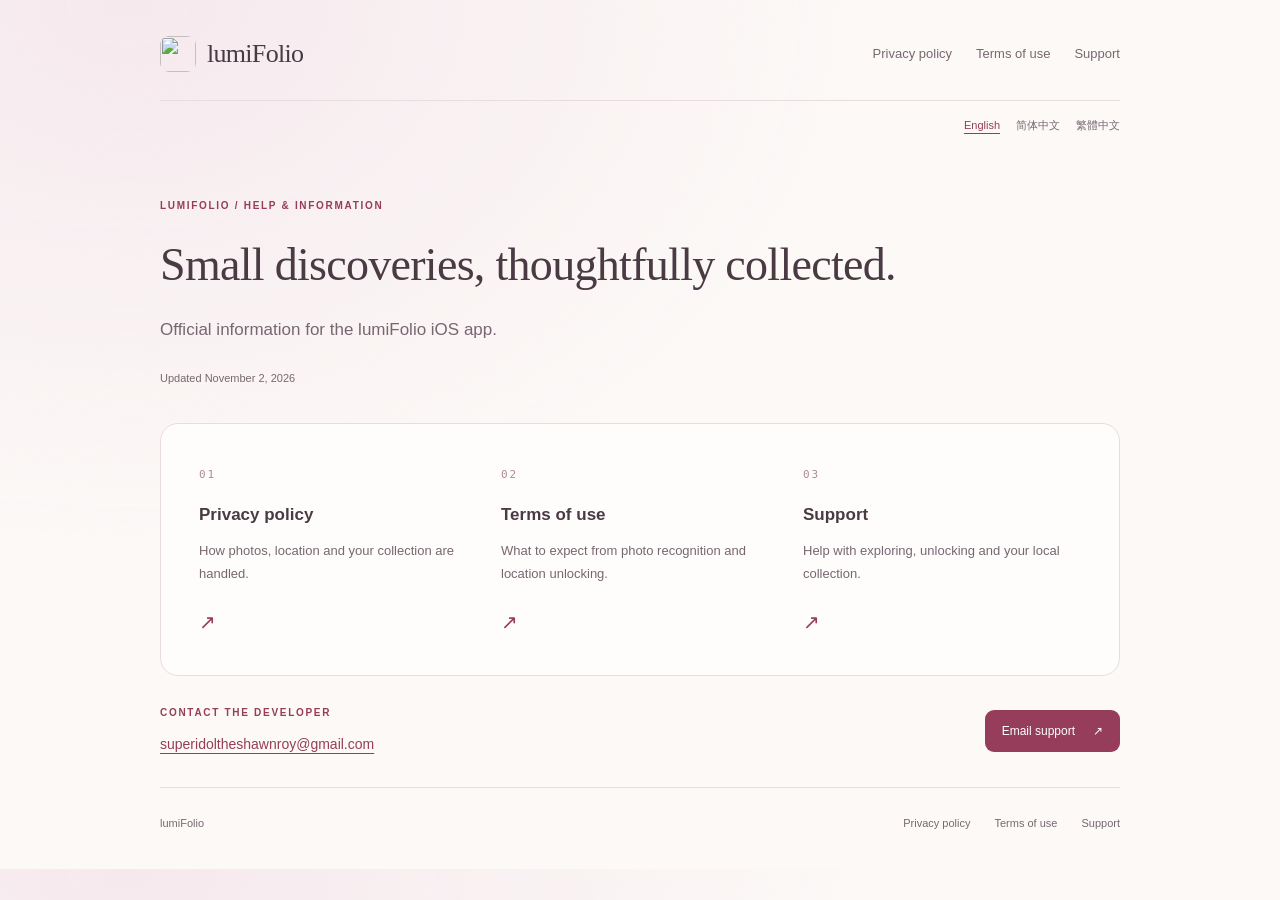
==== index.html @ ff323363 "Publish lumiFolio privacy, terms and support pages" ====
<!doctype html>
<html lang="en"><head><meta charset="utf-8"><meta name="viewport" content="width=device-width,initial-scale=1"><meta name="description" content="Official information for the lumiFolio iOS app."><title>Help &amp; information · lumiFolio</title><link rel="canonical" href="https://superidoltheshawnroy.github.io/lumifolio-support/index.html"><link rel="icon" href="assets/icon.png"><link rel="stylesheet" href="style.css"></head>
<body><a class="skip" href="#content">Help &amp; information</a><div class="page"><header><a class="brand" href="index.html"><img src="assets/icon.png" width="36" height="36" alt="">lumiFolio</a><nav aria-label="Information"><a href="privacy.html">Privacy policy</a><a href="terms.html">Terms of use</a><a href="support.html">Support</a></nav></header><div class="languages"><a href="index.html" lang="en" aria-current="true">English</a><a href="zh-Hans/index.html" lang="zh-Hans">简体中文</a><a href="zh-Hant/index.html" lang="zh-Hant">繁體中文</a></div><main id="content"><div class="title-block"><span class="eyebrow">lumiFolio / Help &amp; information</span><h1>Small discoveries, thoughtfully collected.</h1><p class="lead">Official information for the lumiFolio iOS app.</p><p class="date">Updated November 2, 2026</p></div><div class="document"><div class="routes"><a href="privacy.html"><span class="route-number">01</span><h2>Privacy policy</h2><p>How photos, location and your collection are handled.</p><span aria-hidden="true">↗</span></a><a href="terms.html"><span class="route-number">02</span><h2>Terms of use</h2><p>What to expect from photo recognition and location unlocking.</p><span aria-hidden="true">↗</span></a><a href="support.html"><span class="route-number">03</span><h2>Support</h2><p>Help with exploring, unlocking and your local collection.</p><span aria-hidden="true">↗</span></a></div></div><aside class="contact"><div><span class="eyebrow">Contact the developer</span><a class="email" href="mailto:superidoltheshawnroy@gmail.com?subject=lumiFolio%20support">superidoltheshawnroy@gmail.com</a></div><a class="email-button" href="mailto:superidoltheshawnroy@gmail.com?subject=lumiFolio%20support">Email support <span aria-hidden="true">↗</span></a></aside></main><footer><span>lumiFolio</span><div><a href="privacy.html">Privacy policy</a><a href="terms.html">Terms of use</a><a href="support.html">Support</a></div></footer></div></body></html>
---- style.css ----
:root{color-scheme:light;--paper:#fcf9f7;--card:#fffdfc;--ink:#493a43;--muted:#776771;--line:#e9dce1;--accent:#953d5a;--soft:#f3e6eb}*{box-sizing:border-box}html{scroll-behavior:smooth}body{margin:0;background:radial-gradient(ellipse at 10% 0%,#f6e9ee,transparent 45%),var(--paper);color:var(--ink);font-family:-apple-system,BlinkMacSystemFont,"Segoe UI","PingFang SC","Microsoft YaHei",sans-serif;font-size:16px;line-height:1.85;-webkit-font-smoothing:antialiased}a{color:var(--accent);text-underline-offset:4px}a:focus-visible,summary:focus-visible{outline:2px solid var(--accent);outline-offset:5px;border-radius:4px}.page{max-width:1040px;margin:auto;padding:0 40px}.skip{position:absolute;top:-80px;left:20px;background:var(--card);padding:10px 20px;z-index:5}.skip:focus{top:10px}header{display:flex;align-items:center;justify-content:space-between;gap:28px;padding:30px 0 22px;border-bottom:1px solid var(--line)}.brand{display:flex;align-items:center;gap:11px;text-decoration:none;font-family:Georgia,"Songti SC",serif;font-size:26px;font-weight:500;letter-spacing:-.7px;color:var(--ink)}.brand img{border-radius:9px}nav,footer>div{display:flex;gap:24px;flex-wrap:wrap}nav a,footer a{text-decoration:none;font-size:13px;color:var(--muted)}nav a[aria-current=page],footer a[aria-current=page]{color:var(--accent)}.languages{display:flex;justify-content:flex-end;gap:16px;padding-top:14px}.languages a{font-size:11px;text-decoration:none;color:var(--muted)}.languages a[aria-current=true]{color:var(--accent);text-decoration:underline}.title-block{padding:54px 0 35px}.eyebrow{text-transform:uppercase;letter-spacing:1.7px;font-size:10px;color:var(--accent);font-weight:600}h1{font-family:Georgia,"Songti SC","Noto Serif CJK SC",serif;font-size:clamp(30px,4.6vw,46px);line-height:1.35;font-weight:500;letter-spacing:-.7px;max-width:780px;margin:15px 0}p{margin:0 0 18px}.lead{font-size:17px;color:var(--muted);margin-top:18px;max-width:670px}.date{font-size:11px;color:var(--muted);margin:22px 0 0}.document{background:var(--card);border:1px solid var(--line);border-radius:18px;padding:34px 38px;max-width:960px}.document section+section{margin-top:30px}.document h2{font-size:18px;line-height:1.5;font-weight:600;margin:0 0 13px;display:flex;gap:14px;align-items:baseline}.document p{font-size:14px;line-height:1.95;white-space:pre-line}.number{font-size:10px;font-family:ui-monospace,monospace;color:#ae8a9a;letter-spacing:1px;flex:none}.summary{padding-bottom:22px;border-bottom:1px solid var(--line);font-weight:500}.document p:last-child{margin-bottom:0}.small-note{color:var(--muted);font-size:12px!important;line-height:1.9!important;margin-top:27px}.contact{padding:28px 0;display:flex;justify-content:space-between;gap:20px;align-items:center;border-bottom:1px solid var(--line)}.contact .eyebrow{display:block;margin-bottom:7px;font-size:10px}.email{font-size:14px;overflow-wrap:anywhere}.email-button{background:var(--accent);color:white;text-decoration:none;padding:10px 17px;font-size:12px;border-radius:9px;white-space:nowrap;display:flex;gap:18px;align-items:center}.email-button:hover{background:#7d3049}footer{display:flex;justify-content:space-between;padding:25px 0 36px;gap:25px;color:var(--muted);font-size:11px}footer a{font-size:11px}.routes{display:grid;grid-template-columns:repeat(3,minmax(0,1fr));gap:24px}.routes>a{position:relative;text-decoration:none;color:var(--ink);padding-right:12px}.routes h2{margin:14px 0 12px;font-size:17px}.routes p{font-size:13px;color:var(--muted);line-height:1.8}.routes>a>span:last-child{color:var(--accent);font-size:20px}.route-number{font:11px ui-monospace,monospace;color:#ae8a9a;letter-spacing:2px}details{border-top:1px solid var(--line);padding:17px 0}details:last-of-type{border-bottom:1px solid var(--line)}summary{cursor:pointer;font-size:14px;font-weight:500}details p{padding:12px 0 0;color:var(--muted);margin:0}@media(max-width:650px){.page{padding:0 22px}header{align-items:flex-start;padding-top:24px;gap:17px;flex-direction:column}.brand{font-size:25px}nav{gap:20px}nav a{font-size:12px}.languages{gap:14px}.title-block{padding:36px 0 26px}.lead{font-size:15px}.document{padding:25px 22px;border-radius:14px}.document h2{font-size:16px;gap:10px}.document p{font-size:14px}.contact{align-items:flex-start;flex-direction:column;padding:25px 0}.email{font-size:13px}footer{flex-direction:column;gap:12px}.routes{grid-template-columns:1fr;gap:24px}.routes>a+a{border-top:1px solid var(--line);padding-top:22px}.routes h2{margin-top:7px}.title-block h1{font-size:32px}}
@media(prefers-reduced-motion:reduce){html{scroll-behavior:auto}}
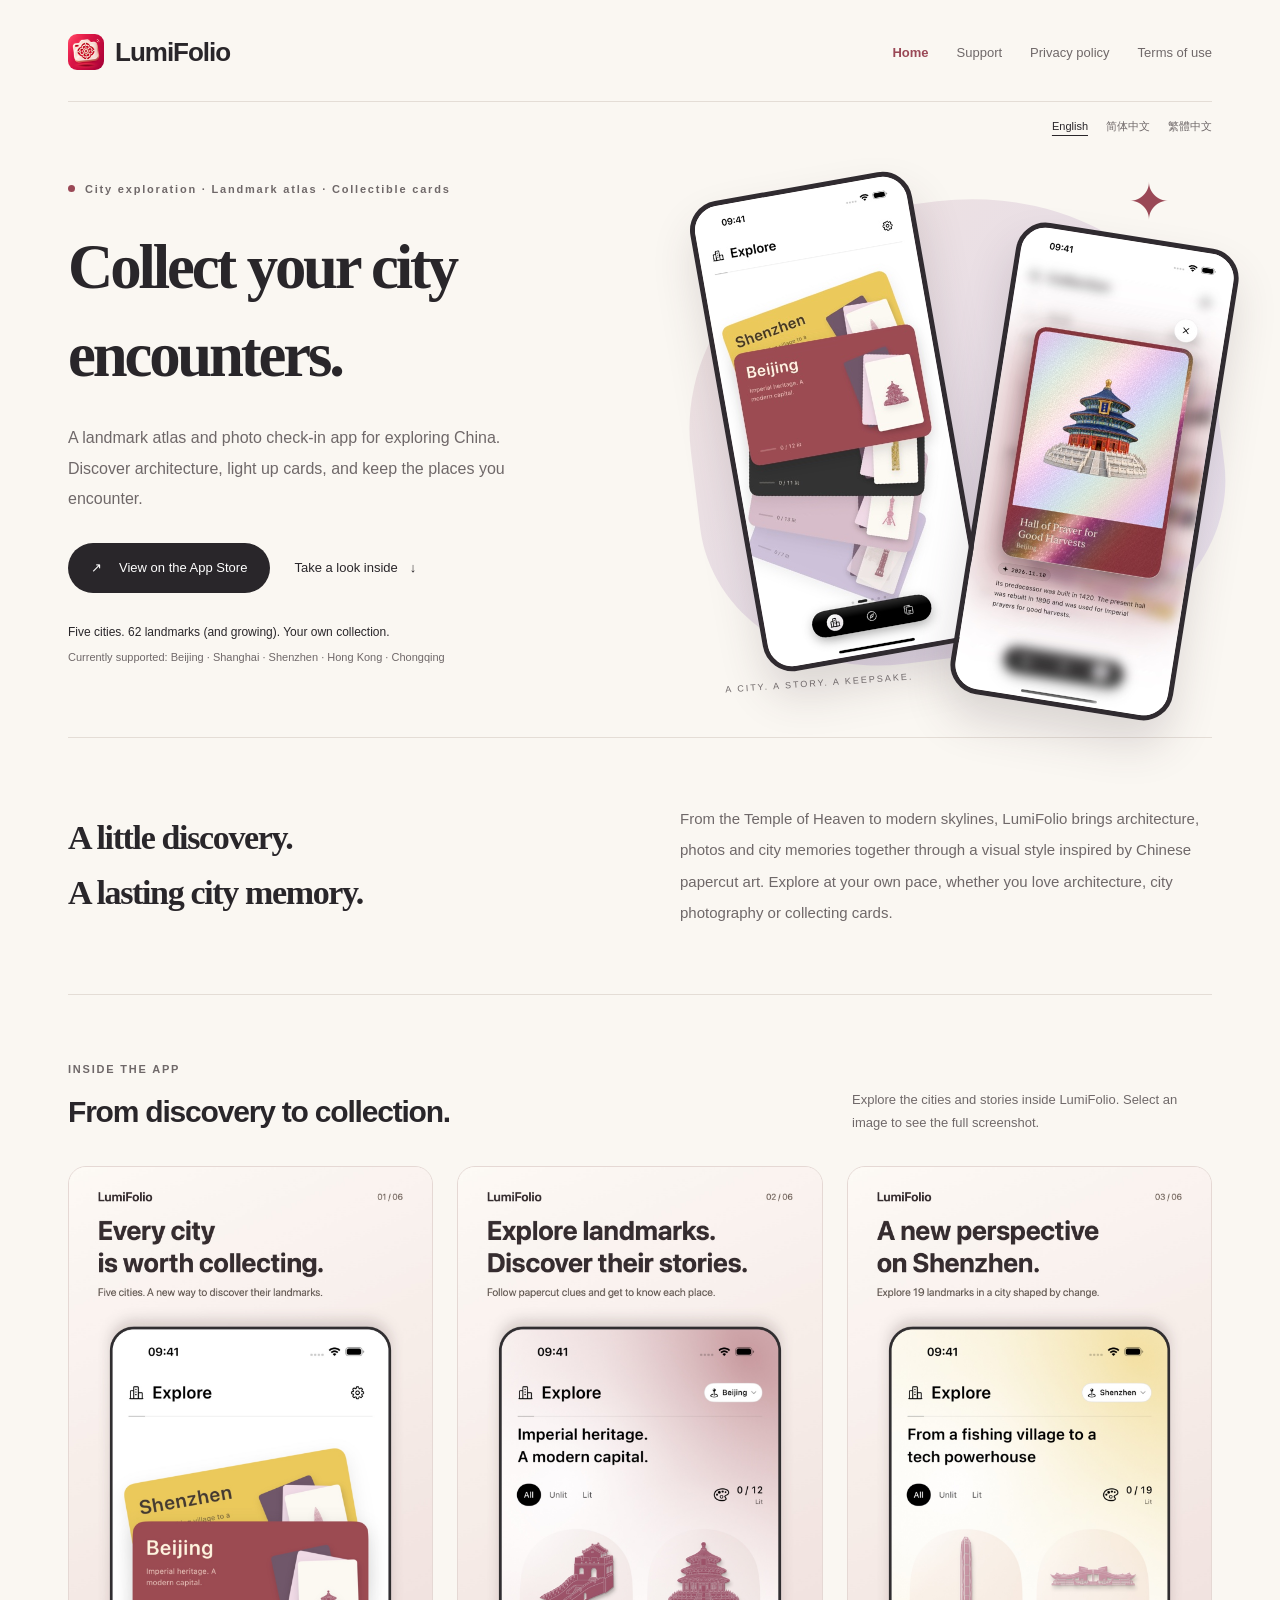
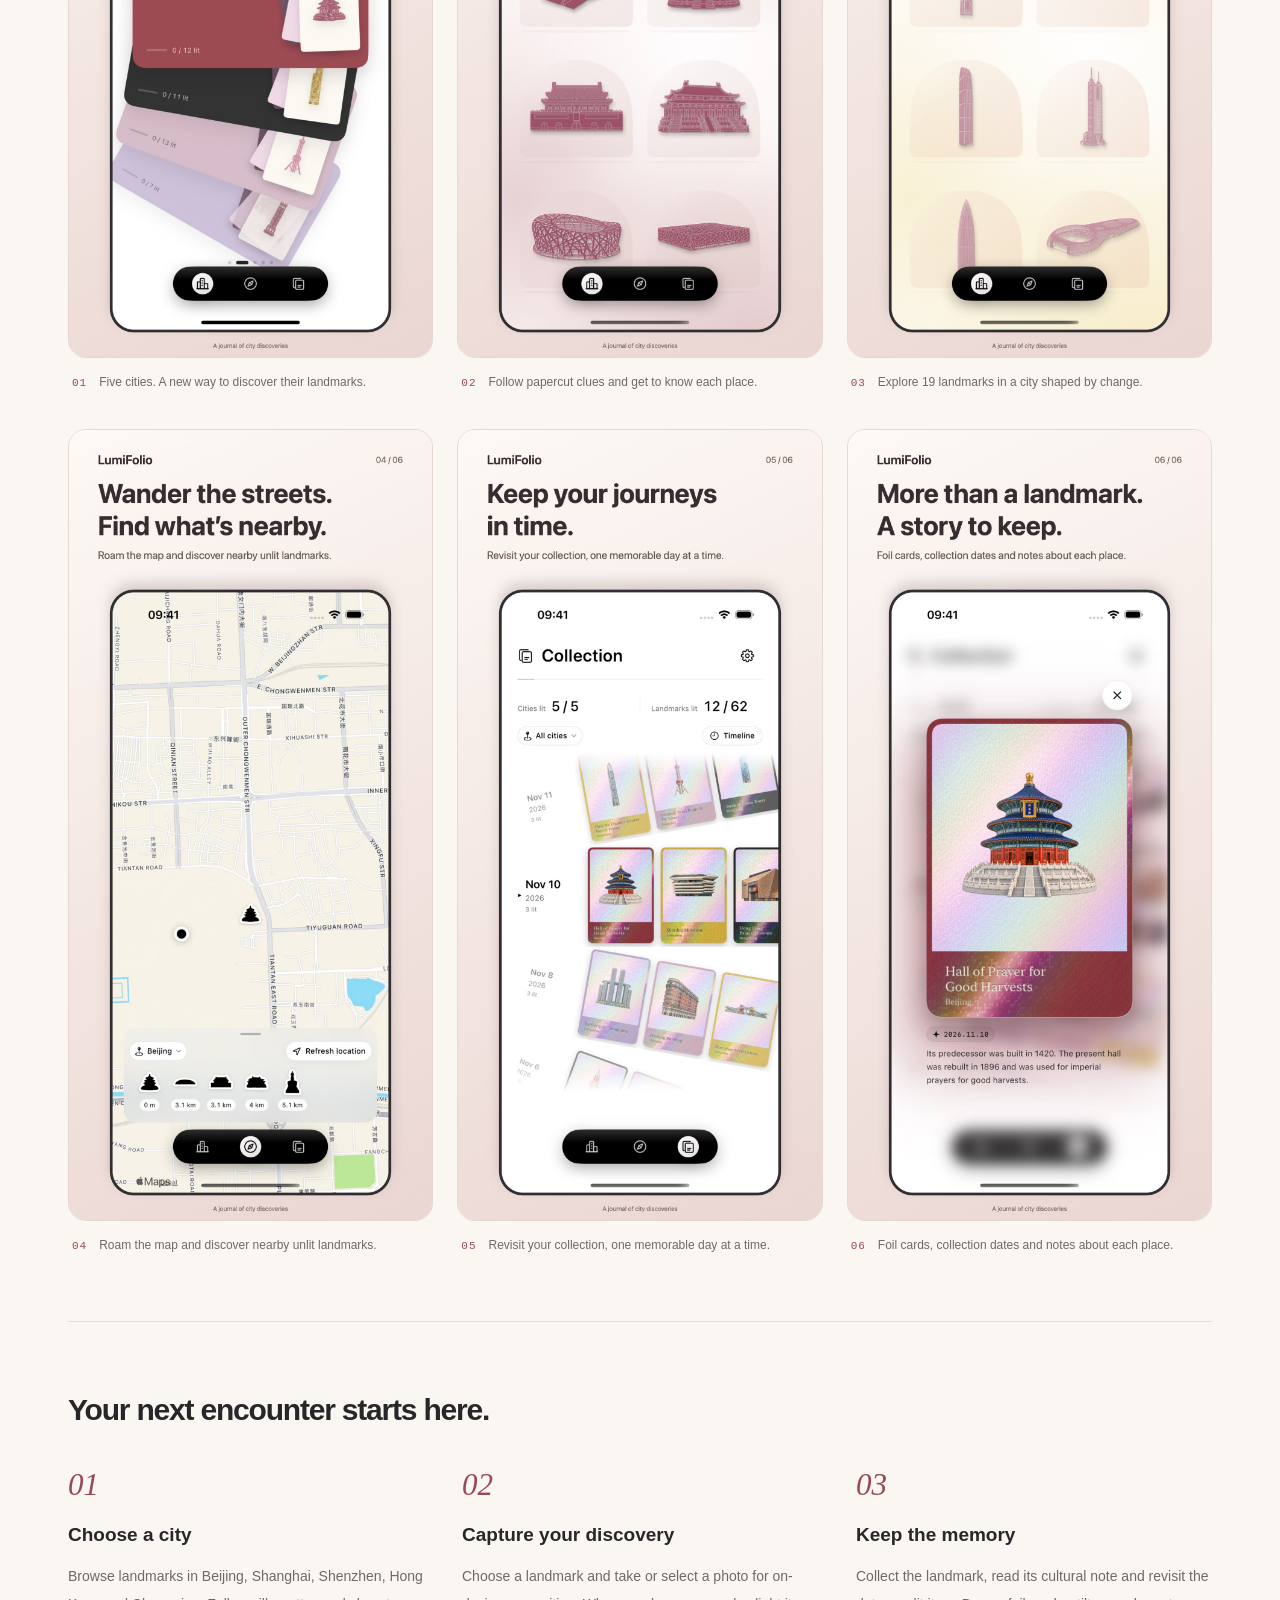
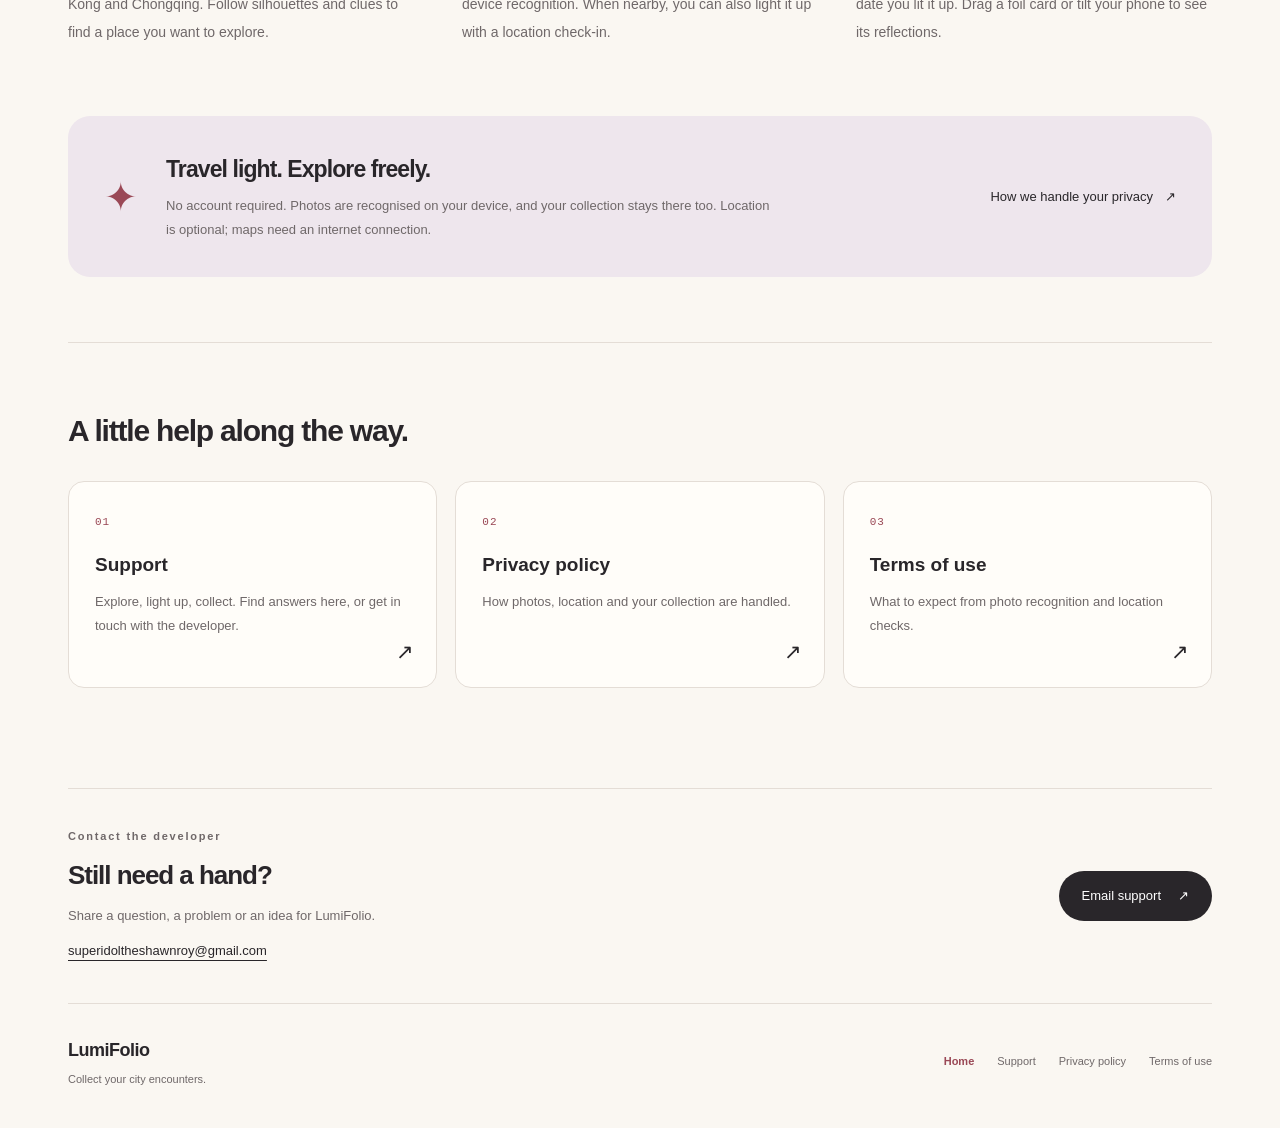
==== commit bc92fb86: "Refresh LumiFolio website with app screenshots and product introduction" ====
--- a/index.html
+++ b/index.html
@@ -1,3 +1,3 @@
 <!doctype html>
-<html lang="en"><head><meta charset="utf-8"><meta name="viewport" content="width=device-width,initial-scale=1"><meta name="description" content="Official information for the lumiFolio iOS app."><title>Help &amp; information · lumiFolio</title><link rel="canonical" href="https://superidoltheshawnroy.github.io/lumifolio-support/index.html"><link rel="icon" href="assets/icon.png"><link rel="stylesheet" href="style.css"></head>
-<body><a class="skip" href="#content">Help &amp; information</a><div class="page"><header><a class="brand" href="index.html"><img src="assets/icon.png" width="36" height="36" alt="">lumiFolio</a><nav aria-label="Information"><a href="privacy.html">Privacy policy</a><a href="terms.html">Terms of use</a><a href="support.html">Support</a></nav></header><div class="languages"><a href="index.html" lang="en" aria-current="true">English</a><a href="zh-Hans/index.html" lang="zh-Hans">简体中文</a><a href="zh-Hant/index.html" lang="zh-Hant">繁體中文</a></div><main id="content"><div class="title-block"><span class="eyebrow">lumiFolio / Help &amp; information</span><h1>Small discoveries, thoughtfully collected.</h1><p class="lead">Official information for the lumiFolio iOS app.</p><p class="date">Updated November 2, 2026</p></div><div class="document"><div class="routes"><a href="privacy.html"><span class="route-number">01</span><h2>Privacy policy</h2><p>How photos, location and your collection are handled.</p><span aria-hidden="true">↗</span></a><a href="terms.html"><span class="route-number">02</span><h2>Terms of use</h2><p>What to expect from photo recognition and location unlocking.</p><span aria-hidden="true">↗</span></a><a href="support.html"><span class="route-number">03</span><h2>Support</h2><p>Help with exploring, unlocking and your local collection.</p><span aria-hidden="true">↗</span></a></div></div><aside class="contact"><div><span class="eyebrow">Contact the developer</span><a class="email" href="mailto:superidoltheshawnroy@gmail.com?subject=lumiFolio%20support">superidoltheshawnroy@gmail.com</a></div><a class="email-button" href="mailto:superidoltheshawnroy@gmail.com?subject=lumiFolio%20support">Email support <span aria-hidden="true">↗</span></a></aside></main><footer><span>lumiFolio</span><div><a href="privacy.html">Privacy policy</a><a href="terms.html">Terms of use</a><a href="support.html">Support</a></div></footer></div></body></html>+<html lang="en"><head><meta charset="utf-8"><meta name="viewport" content="width=device-width,initial-scale=1"><meta name="description" content="A landmark atlas and photo check-in app for exploring China. Discover architecture, light up cards, and keep the places you encounter."><meta name="theme-color" content="#faf7f2"><title>Collect your city encounters. · LumiFolio</title><link rel="canonical" href="https://superidoltheshawnroy.github.io/lumifolio-support/index.html"><link rel="alternate" hreflang="en" href="https://superidoltheshawnroy.github.io/lumifolio-support/index.html"><link rel="alternate" hreflang="zh-Hans" href="https://superidoltheshawnroy.github.io/lumifolio-support/zh-Hans/index.html"><link rel="alternate" hreflang="zh-Hant" href="https://superidoltheshawnroy.github.io/lumifolio-support/zh-Hant/index.html"><meta property="og:title" content="Collect your city encounters. · LumiFolio"><meta property="og:description" content="A landmark atlas and photo check-in app for exploring China. Discover architecture, light up cards, and keep the places you encounter."><meta property="og:type" content="website"><meta property="og:url" content="https://superidoltheshawnroy.github.io/lumifolio-support/index.html"><link rel="icon" href="assets/icon.png"><link rel="stylesheet" href="style.css"></head>
+<body class="page-home"><a class="skip" href="#content">Home</a><div class="page"><header><a class="brand" href="index.html"><img src="assets/icon.png" width="36" height="36" alt="">LumiFolio</a><nav aria-label="Information"><a href="index.html" aria-current="page">Home</a><a href="support.html">Support</a><a href="privacy.html">Privacy policy</a><a href="terms.html">Terms of use</a></nav></header><div class="languages"><a href="index.html" lang="en" hreflang="en" aria-current="true">English</a><a href="zh-Hans/index.html" lang="zh-Hans" hreflang="zh-Hans">简体中文</a><a href="zh-Hant/index.html" lang="zh-Hant" hreflang="zh-Hant">繁體中文</a></div><main id="content"><div class="title-block"><div class="title-copy"><span class="eyebrow"><i class="status-dot" aria-hidden="true"></i>City exploration · Landmark atlas · Collectible cards</span><h1><span>Collect your city</span><span>encounters.</span></h1><p class="lead">A landmark atlas and photo check-in app for exploring China. Discover architecture, light up cards, and keep the places you encounter.</p><div class="hero-actions"><a class="app-store" href="https://apps.apple.com/app/id6829957036"><span aria-hidden="true">↗</span>View on the App Store</a><a class="text-link" href="#inside">Take a look inside <span aria-hidden="true">↓</span></a></div><p class="hero-meta">Five cities. 62 landmarks (and growing). Your own collection.</p><p class="hero-cities">Currently supported: Beijing · Shanghai · Shenzhen · Hong Kong · Chongqing</p></div><div class="hero-art" role="img" aria-label="App screens showing city exploration and a landmark foil card"><span class="art-orbit" aria-hidden="true"></span><span class="art-star" aria-hidden="true">✦</span><img class="device device-explore" src="assets/screenshots/en/01-explore-screen.jpg" width="368" height="800" alt="" fetchpriority="high"><img class="device device-flash" src="assets/screenshots/en/06-flash-screen.jpg" width="368" height="800" alt=""><span class="art-note" aria-hidden="true">A CITY. A STORY. A KEEPSAKE.</span></div></div><div class="home-content"><section class="position section"><h2>A little discovery.<br>A lasting city memory.</h2><p>From the Temple of Heaven to modern skylines, LumiFolio brings architecture, photos and city memories together through a visual style inspired by Chinese papercut art. Explore at your own pace, whether you love architecture, city photography or collecting cards.</p></section><section class="showcase section" id="inside"><div class="section-heading"><div><span class="eyebrow">INSIDE THE APP</span><h2>From discovery to collection.</h2></div><p>Explore the cities and stories inside LumiFolio. Select an image to see the full screenshot.</p></div><div class="screenshot-grid"><figure><a class="poster-link" href="assets/screenshots/en/01-explore.jpg"><img src="assets/screenshots/en/01-explore.jpg" width="1206" height="2622" loading="lazy" decoding="async" alt="Every city is worth collecting. — Five cities. A new way to discover their landmarks."></a><figcaption><span class="number">01</span><span>Five cities. A new way to discover their landmarks.</span></figcaption></figure><figure><a class="poster-link" href="assets/screenshots/en/02-city.jpg"><img src="assets/screenshots/en/02-city.jpg" width="1206" height="2622" loading="lazy" decoding="async" alt="Explore landmarks. Discover their stories. — Follow papercut clues and get to know each place."></a><figcaption><span class="number">02</span><span>Follow papercut clues and get to know each place.</span></figcaption></figure><figure><a class="poster-link" href="assets/screenshots/en/03-shenzhen.jpg"><img src="assets/screenshots/en/03-shenzhen.jpg" width="1206" height="2622" loading="lazy" decoding="async" alt="A new perspective on Shenzhen. — Explore 19 landmarks in a city shaped by change."></a><figcaption><span class="number">03</span><span>Explore 19 landmarks in a city shaped by change.</span></figcaption></figure><figure><a class="poster-link" href="assets/screenshots/en/04-roam.jpg"><img src="assets/screenshots/en/04-roam.jpg" width="1206" height="2622" loading="lazy" decoding="async" alt="Wander the streets. Find what’s nearby. — Roam the map and discover nearby unlit landmarks."></a><figcaption><span class="number">04</span><span>Roam the map and discover nearby unlit landmarks.</span></figcaption></figure><figure><a class="poster-link" href="assets/screenshots/en/05-timeline-multicity.jpg"><img src="assets/screenshots/en/05-timeline-multicity.jpg" width="1206" height="2622" loading="lazy" decoding="async" alt="Keep your journeys in time. — Revisit your collection, one memorable day at a time."></a><figcaption><span class="number">05</span><span>Revisit your collection, one memorable day at a time.</span></figcaption></figure><figure><a class="poster-link" href="assets/screenshots/en/06-flash.jpg"><img src="assets/screenshots/en/06-flash.jpg" width="1206" height="2622" loading="lazy" decoding="async" alt="More than a landmark. A story to keep. — Foil cards, collection dates and notes about each place."></a><figcaption><span class="number">06</span><span>Foil cards, collection dates and notes about each place.</span></figcaption></figure></div></section><section class="how-it-works section"><h2>Your next encounter starts here.</h2><ol class="steps"><li><span class="step-number">01</span><h3>Choose a city</h3><p>Browse landmarks in Beijing, Shanghai, Shenzhen, Hong Kong and Chongqing. Follow silhouettes and clues to find a place you want to explore.</p></li><li><span class="step-number">02</span><h3>Capture your discovery</h3><p>Choose a landmark and take or select a photo for on-device recognition. When nearby, you can also light it up with a location check-in.</p></li><li><span class="step-number">03</span><h3>Keep the memory</h3><p>Collect the landmark, read its cultural note and revisit the date you lit it up. Drag a foil card or tilt your phone to see its reflections.</p></li></ol></section><aside class="privacy-banner"><span class="privacy-mark" aria-hidden="true">✦</span><div><h2>Travel light. Explore freely.</h2><p>No account required. Photos are recognised on your device, and your collection stays there too. Location is optional; maps need an internet connection.</p></div><a class="text-link" href="privacy.html">How we handle your privacy <span aria-hidden="true">↗</span></a></aside><section class="resources section"><h2>A little help along the way.</h2><div class="routes"><a href="support.html"><span class="route-number">01</span><h3>Support</h3><p>Explore, light up, collect. Find answers here, or get in touch with the developer.</p><span class="route-arrow" aria-hidden="true">↗</span></a><a href="privacy.html"><span class="route-number">02</span><h3>Privacy policy</h3><p>How photos, location and your collection are handled.</p><span class="route-arrow" aria-hidden="true">↗</span></a><a href="terms.html"><span class="route-number">03</span><h3>Terms of use</h3><p>What to expect from photo recognition and location checks.</p><span class="route-arrow" aria-hidden="true">↗</span></a></div></section></div><aside class="contact"><div><span class="eyebrow">Contact the developer</span><h2>Still need a hand?</h2><p>Share a question, a problem or an idea for LumiFolio.</p><a class="email" href="mailto:superidoltheshawnroy@gmail.com?subject=LumiFolio%20support">superidoltheshawnroy@gmail.com</a></div><a class="email-button" href="mailto:superidoltheshawnroy@gmail.com?subject=LumiFolio%20support">Email support <span aria-hidden="true">↗</span></a></aside></main><footer><div><a class="footer-brand" href="index.html">LumiFolio</a><p>Collect your city encounters.</p></div><div class="footer-links"><a href="index.html" aria-current="page">Home</a><a href="support.html">Support</a><a href="privacy.html">Privacy policy</a><a href="terms.html">Terms of use</a></div></footer></div></body></html>
--- a/style.css
+++ b/style.css
@@ -1,2 +1,12 @@
-:root{color-scheme:light;--paper:#fcf9f7;--card:#fffdfc;--ink:#493a43;--muted:#776771;--line:#e9dce1;--accent:#953d5a;--soft:#f3e6eb}*{box-sizing:border-box}html{scroll-behavior:smooth}body{margin:0;background:radial-gradient(ellipse at 10% 0%,#f6e9ee,transparent 45%),var(--paper);color:var(--ink);font-family:-apple-system,BlinkMacSystemFont,"Segoe UI","PingFang SC","Microsoft YaHei",sans-serif;font-size:16px;line-height:1.85;-webkit-font-smoothing:antialiased}a{color:var(--accent);text-underline-offset:4px}a:focus-visible,summary:focus-visible{outline:2px solid var(--accent);outline-offset:5px;border-radius:4px}.page{max-width:1040px;margin:auto;padding:0 40px}.skip{position:absolute;top:-80px;left:20px;background:var(--card);padding:10px 20px;z-index:5}.skip:focus{top:10px}header{display:flex;align-items:center;justify-content:space-between;gap:28px;padding:30px 0 22px;border-bottom:1px solid var(--line)}.brand{display:flex;align-items:center;gap:11px;text-decoration:none;font-family:Georgia,"Songti SC",serif;font-size:26px;font-weight:500;letter-spacing:-.7px;color:var(--ink)}.brand img{border-radius:9px}nav,footer>div{display:flex;gap:24px;flex-wrap:wrap}nav a,footer a{text-decoration:none;font-size:13px;color:var(--muted)}nav a[aria-current=page],footer a[aria-current=page]{color:var(--accent)}.languages{display:flex;justify-content:flex-end;gap:16px;padding-top:14px}.languages a{font-size:11px;text-decoration:none;color:var(--muted)}.languages a[aria-current=true]{color:var(--accent);text-decoration:underline}.title-block{padding:54px 0 35px}.eyebrow{text-transform:uppercase;letter-spacing:1.7px;font-size:10px;color:var(--accent);font-weight:600}h1{font-family:Georgia,"Songti SC","Noto Serif CJK SC",serif;font-size:clamp(30px,4.6vw,46px);line-height:1.35;font-weight:500;letter-spacing:-.7px;max-width:780px;margin:15px 0}p{margin:0 0 18px}.lead{font-size:17px;color:var(--muted);margin-top:18px;max-width:670px}.date{font-size:11px;color:var(--muted);margin:22px 0 0}.document{background:var(--card);border:1px solid var(--line);border-radius:18px;padding:34px 38px;max-width:960px}.document section+section{margin-top:30px}.document h2{font-size:18px;line-height:1.5;font-weight:600;margin:0 0 13px;display:flex;gap:14px;align-items:baseline}.document p{font-size:14px;line-height:1.95;white-space:pre-line}.number{font-size:10px;font-family:ui-monospace,monospace;color:#ae8a9a;letter-spacing:1px;flex:none}.summary{padding-bottom:22px;border-bottom:1px solid var(--line);font-weight:500}.document p:last-child{margin-bottom:0}.small-note{color:var(--muted);font-size:12px!important;line-height:1.9!important;margin-top:27px}.contact{padding:28px 0;display:flex;justify-content:space-between;gap:20px;align-items:center;border-bottom:1px solid var(--line)}.contact .eyebrow{display:block;margin-bottom:7px;font-size:10px}.email{font-size:14px;overflow-wrap:anywhere}.email-button{background:var(--accent);color:white;text-decoration:none;padding:10px 17px;font-size:12px;border-radius:9px;white-space:nowrap;display:flex;gap:18px;align-items:center}.email-button:hover{background:#7d3049}footer{display:flex;justify-content:space-between;padding:25px 0 36px;gap:25px;color:var(--muted);font-size:11px}footer a{font-size:11px}.routes{display:grid;grid-template-columns:repeat(3,minmax(0,1fr));gap:24px}.routes>a{position:relative;text-decoration:none;color:var(--ink);padding-right:12px}.routes h2{margin:14px 0 12px;font-size:17px}.routes p{font-size:13px;color:var(--muted);line-height:1.8}.routes>a>span:last-child{color:var(--accent);font-size:20px}.route-number{font:11px ui-monospace,monospace;color:#ae8a9a;letter-spacing:2px}details{border-top:1px solid var(--line);padding:17px 0}details:last-of-type{border-bottom:1px solid var(--line)}summary{cursor:pointer;font-size:14px;font-weight:500}details p{padding:12px 0 0;color:var(--muted);margin:0}@media(max-width:650px){.page{padding:0 22px}header{align-items:flex-start;padding-top:24px;gap:17px;flex-direction:column}.brand{font-size:25px}nav{gap:20px}nav a{font-size:12px}.languages{gap:14px}.title-block{padding:36px 0 26px}.lead{font-size:15px}.document{padding:25px 22px;border-radius:14px}.document h2{font-size:16px;gap:10px}.document p{font-size:14px}.contact{align-items:flex-start;flex-direction:column;padding:25px 0}.email{font-size:13px}footer{flex-direction:column;gap:12px}.routes{grid-template-columns:1fr;gap:24px}.routes>a+a{border-top:1px solid var(--line);padding-top:22px}.routes h2{margin-top:7px}.title-block h1{font-size:32px}}
-@media(prefers-reduced-motion:reduce){html{scroll-behavior:auto}}
+:root{color-scheme:light;--paper:#faf7f2;--card:#fffdf9;--ink:#29262a;--muted:#6f6869;--line:#e4ddd6;--rose:#9a4856;--lilac:#d9cbdc;--serif:"Iowan Old Style","Songti SC","Noto Serif CJK SC",serif}
+*{box-sizing:border-box}html{scroll-behavior:smooth;scroll-padding-top:28px}body{margin:0;background:var(--paper);color:var(--ink);font-family:-apple-system,BlinkMacSystemFont,"Segoe UI","PingFang SC","Microsoft YaHei",sans-serif;font-size:16px;line-height:1.8;-webkit-font-smoothing:antialiased}a{color:inherit;text-underline-offset:5px}a:focus-visible,summary:focus-visible{outline:2px solid var(--rose);outline-offset:5px}img{max-width:100%;height:auto}p{margin:0 0 18px}h1,h2,h3{margin:0;font-weight:600}h1,h2{letter-spacing:-.04em}h2{font-size:30px;line-height:1.5}h3{font-size:19px;line-height:1.5}.page{max-width:1240px;margin:auto;padding:0 48px}.skip{position:absolute;top:-90px;left:20px;background:var(--card);padding:10px 20px;z-index:5}.skip:focus{top:10px}
+header{display:flex;align-items:center;justify-content:space-between;gap:28px;padding:29px 0 25px;border-bottom:1px solid var(--line)}.brand{display:flex;align-items:center;gap:11px;text-decoration:none;font-size:26px;font-weight:650;letter-spacing:-1px}.brand img{border-radius:9px}nav,.footer-links{display:flex;gap:28px;flex-wrap:wrap}nav a,.footer-links a{text-decoration:none;font-size:13px;color:var(--muted)}nav a[aria-current=page],.footer-links a[aria-current=page]{color:var(--rose);font-weight:600}nav a:hover,.footer-links a:hover{text-decoration:underline}.languages{display:flex;justify-content:flex-end;gap:18px;padding-top:15px}.languages a{font-size:11px;text-decoration:none;color:var(--muted)}.languages a[aria-current=true]{color:var(--ink);text-decoration:underline}.title-block{padding:54px 0 40px}.eyebrow{display:block;letter-spacing:1.8px;font-size:11px;color:var(--muted);font-weight:550}.status-dot{display:inline-block;width:7px;height:7px;border-radius:50%;background:var(--rose);margin-right:10px;vertical-align:1px}h1{font-family:var(--serif);font-size:clamp(36px,4.8vw,56px);line-height:1.3;margin:18px 0;max-width:850px}.lead{font-size:17px;color:var(--muted);margin-top:20px;max-width:660px;line-height:1.9}.date{font-size:11px;color:var(--muted);margin:22px 0 0}.title-copy{min-width:0}.text-link{display:inline-flex;align-items:center;gap:12px;font-size:13px;text-decoration:none}.text-link:hover{text-decoration:underline}.app-store,.email-button{display:inline-flex;align-items:center;justify-content:center;gap:17px;background:var(--ink);color:#fff;text-decoration:none;padding:13px 23px;font-size:13px;border-radius:30px;white-space:nowrap;transition:background .2s,transform .2s}.app-store:hover,.email-button:hover{background:var(--rose);transform:translateY(-2px)}
+.page-home .title-block{display:grid;grid-template-columns:1.1fr 1fr;align-items:center;gap:32px;padding:20px 0 45px;min-height:595px}.page-home h1{font-size:clamp(42px,4.9vw,64px);line-height:1.4;letter-spacing:-.05em;margin:24px 0}.page-home h1 span{display:block}.page-home .lead{font-size:16px;max-width:480px}.hero-actions{display:flex;align-items:center;flex-wrap:wrap;gap:24px;margin:29px 0}.hero-meta{font-size:12px;margin:0 0 5px;color:var(--ink)}.hero-cities{font-size:11px;color:var(--muted);margin:0}.hero-art{position:relative;height:535px;isolation:isolate}.art-orbit{position:absolute;inset:44px -6px 36px 8px;background:linear-gradient(140deg,#f0e3e0,#e5dce9 70%,#ebe4ed);border-radius:48% 48% 35% 35%;transform:rotate(-7deg);z-index:-1}.device{position:absolute;width:47%;max-width:225px;border:5px solid #302b30;border-radius:30px;box-shadow:0 25px 44px #4533422b}.device-explore{left:8%;top:26px;transform:rotate(-10deg)}.device-flash{right:1%;top:76px;transform:rotate(9deg)}.art-star{position:absolute;right:8%;top:0;font-size:50px;color:var(--rose)}.art-note{position:absolute;bottom:0;left:8%;font-size:9px;letter-spacing:2px;color:var(--muted);transform:rotate(-4deg)}
+.section{padding:65px 0;border-top:1px solid var(--line)}.position{display:grid;grid-template-columns:1fr 1fr;gap:80px;align-items:center}.position h2{font-family:var(--serif);font-size:34px;line-height:1.6}.position p{font-size:15px;color:var(--muted);margin:0;line-height:2.1}.section-heading{display:flex;justify-content:space-between;gap:40px;align-items:flex-end;margin-bottom:32px}.section-heading h2{margin-top:10px}.section-heading>p{font-size:13px;color:var(--muted);max-width:360px;margin:0}.screenshot-grid{display:grid;grid-template-columns:repeat(3,minmax(0,1fr));gap:35px 24px}figure{margin:0;min-width:0}.poster-link{display:block;border-radius:18px;overflow:hidden;border:1px solid #e5d8d4;background:#f0e3df;transition:transform .25s,box-shadow .25s}.poster-link:hover{transform:translateY(-5px);box-shadow:0 15px 30px #49334116}.poster-link img{display:block;width:100%}figcaption{display:flex;align-items:baseline;gap:12px;font-size:12px;color:var(--muted);line-height:1.8;padding:14px 4px 0}.number{font:11px ui-monospace,monospace;color:var(--rose);letter-spacing:1px;flex:none}.steps{list-style:none;padding:0;margin:35px 0 0;display:grid;grid-template-columns:repeat(3,minmax(0,1fr));gap:38px}.step-number{display:block;color:var(--rose);font:italic 31px var(--serif);margin-bottom:18px}.steps h3{margin-bottom:12px}.steps p{color:var(--muted);font-size:14px;line-height:2;margin:0}.privacy-banner{display:flex;align-items:center;gap:28px;padding:36px;background:#eee6ed;border-radius:22px;margin:5px 0 65px}.privacy-mark{font-size:40px;color:var(--rose);flex:none}.privacy-banner h2{font-size:23px}.privacy-banner p{font-size:13px;color:var(--muted);max-width:610px;margin:8px 0 0}.privacy-banner>.text-link{margin-left:auto;flex:none}.resources h2{margin-bottom:28px}.routes{display:grid;grid-template-columns:repeat(3,minmax(0,1fr));gap:18px}.routes>a{position:relative;text-decoration:none;padding:24px 26px 32px;border:1px solid var(--line);border-radius:16px;background:var(--card);min-width:0;transition:border-color .2s}.routes>a:hover{border-color:var(--rose)}.routes h3{margin:16px 0 10px}.routes p{font-size:13px;color:var(--muted);line-height:1.9;padding-bottom:16px;margin:0}.route-arrow{position:absolute;right:22px;bottom:16px;font-size:21px}.route-number{font:11px ui-monospace,monospace;color:var(--rose);letter-spacing:1px}
+.document{background:var(--card);border:1px solid var(--line);border-radius:22px;padding:36px 42px;max-width:1040px}.document section+section{margin-top:32px}.document h2{font-size:18px;line-height:1.6;letter-spacing:0;margin:0 0 13px;display:flex;gap:15px;align-items:baseline}.document p{font-size:14px;line-height:1.95;white-space:pre-line}.document p:last-child{margin-bottom:0}.summary{padding-bottom:24px;border-bottom:1px solid var(--line);font-weight:500}.small-note{color:var(--muted);font-size:12px!important;line-height:1.9!important;margin-top:28px}.support-layout{display:grid;grid-template-columns:255px minmax(0,1fr);gap:65px;padding-bottom:65px}.help-topics{display:flex;flex-direction:column;align-self:start;position:sticky;top:28px;background:#eee6ed;padding:8px 22px;border-radius:16px}.help-topics>a{display:flex;align-items:baseline;gap:12px;text-decoration:none;font-size:13px;padding:19px 0}.help-topics>a+ a{border-top:1px solid #d8cbd5}.help-topics>a>span:last-child{margin-left:auto}.help-topics>a:hover{color:var(--rose)}.faq-group{scroll-margin-top:28px}.faq-group+.faq-group{margin-top:45px}.faq-group h2{display:flex;align-items:baseline;gap:16px;font-size:22px;margin:0 0 20px}details{border-top:1px solid var(--line);padding:19px 0}details:last-of-type{border-bottom:1px solid var(--line)}summary{cursor:pointer;font-size:15px;font-weight:550;line-height:1.7;padding-right:15px}summary::marker{color:var(--rose)}details p{padding:15px 0 0;color:var(--muted);font-size:14px;line-height:1.95;margin:0}details[open] summary{color:var(--rose)}
+.contact{padding:38px 0;display:flex;justify-content:space-between;gap:40px;align-items:center;border-top:1px solid var(--line);border-bottom:1px solid var(--line);margin-top:35px}.contact .eyebrow{margin-bottom:9px}.contact h2{font-size:26px}.contact p{color:var(--muted);font-size:13px;max-width:650px;margin:9px 0}.email{font-size:13px;overflow-wrap:anywhere}.email-button{flex:none}footer{display:flex;justify-content:space-between;align-items:center;padding:30px 0 38px;gap:30px;color:var(--muted);font-size:11px}.footer-brand{font-size:18px;color:var(--ink);font-weight:600;text-decoration:none;letter-spacing:-.5px}footer p{margin:4px 0 0}.footer-links{gap:23px}.footer-links a{font-size:11px}
+@media(min-width:1400px){.page-home .title-block{min-height:620px}}
+@media(max-width:1000px){.page{padding:0 32px}.page-home .title-block{gap:18px;min-height:540px}.page-home h1{font-size:48px}.hero-art{height:465px}.device{border-radius:26px;width:46%}.device-explore{left:5%;top:35px}.device-flash{top:90px;right:0}.art-note{font-size:8px;bottom:4px;left:0}.hero-actions{gap:17px}.hero-actions .text-link{font-size:12px}.position{gap:40px}.position h2{font-size:29px}.privacy-banner{padding:28px;gap:20px;flex-wrap:wrap}.privacy-banner>.text-link{margin-left:60px}.support-layout{grid-template-columns:215px minmax(0,1fr);gap:35px}.help-topics{padding:6px 16px}.steps{gap:28px}nav{gap:20px}}
+@media(max-width:700px){.page{padding:0 22px}header{align-items:flex-start;padding:22px 0 18px;gap:18px;flex-direction:column}.brand{font-size:25px}nav{gap:23px}nav a{font-size:12px}.languages{gap:16px}.eyebrow{font-size:10px;letter-spacing:1.2px}.title-block{padding:38px 0 30px}h1{font-size:36px}.lead{font-size:15px}.page-home .title-block{display:flex;flex-direction:column;align-items:stretch;padding:37px 0 30px;gap:26px}.page-home h1{font-size:45px;line-height:1.45;margin:20px 0}.page-home .lead{font-size:15px;max-width:450px;margin-top:16px}.hero-actions{margin:25px 0 23px;gap:22px}.app-store{font-size:12px;padding:12px 20px}.hero-meta{font-size:11px}.hero-cities{font-size:10px}.hero-art{height:485px;width:100%;max-width:420px;align-self:center}.device{width:46%;border-width:4px;border-radius:26px}.device-explore{left:7%;top:24px}.device-flash{right:3%;top:78px}.art-orbit{inset:35px 7px 38px 9px}.art-note{left:10%;bottom:7px}.art-star{font-size:42px;right:10%;top:0}.section{padding:42px 0}h2{font-size:25px}.position{grid-template-columns:1fr;gap:22px}.position h2{font-size:29px}.position p{font-size:14px}.section-heading{display:block;margin-bottom:25px}.section-heading>p{max-width:400px;margin-top:14px;font-size:12px}.screenshot-grid{grid-template-columns:repeat(2,minmax(0,1fr));gap:25px 14px}.poster-link{border-radius:12px}figcaption{font-size:11px;gap:8px;padding-top:10px;display:block}figcaption .number{margin-right:7px;font-size:9px}.steps{grid-template-columns:1fr;gap:28px;margin-top:28px}.steps li{position:relative;padding-left:50px}.step-number{position:absolute;left:0;top:0;font-size:26px}.steps h3{font-size:18px;margin-bottom:7px}.steps p{font-size:13px}.privacy-banner{margin:0 0 42px;padding:26px 23px;border-radius:18px;gap:14px;align-items:flex-start}.privacy-mark{font-size:28px;line-height:1.2}.privacy-banner>div{flex:1}.privacy-banner h2{font-size:20px}.privacy-banner p{font-size:12px}.privacy-banner>.text-link{margin-left:42px;font-size:12px}.routes{grid-template-columns:1fr;gap:13px}.routes>a{padding:19px 23px 27px}.routes h3{font-size:18px;margin-top:10px}.routes p{padding-right:20px;padding-bottom:0}.resources h2{margin-bottom:23px}.document{padding:25px 23px;border-radius:18px}.document h2{font-size:16px;gap:10px}.document p{font-size:14px}.support-layout{grid-template-columns:1fr;gap:35px;padding-bottom:18px}.help-topics{position:static;padding:6px 20px}.help-topics>a{padding:15px 0}.faq-group h2{font-size:20px;margin-bottom:18px}summary{font-size:14px}details p{font-size:13px}.contact{align-items:flex-start;flex-direction:column;gap:23px;padding:29px 0;margin-top:24px}.contact h2{font-size:24px}.email{font-size:12px}footer{align-items:flex-start;flex-direction:column;gap:24px;padding-bottom:30px}.footer-links{gap:24px}}
+@media(max-width:380px){.page{padding:0 18px}.page-home h1{font-size:39px}.hero-art{height:435px}.device{border-radius:23px}.hero-actions{gap:14px}.hero-actions .text-link{font-size:11px}nav{gap:19px}}
+@media(prefers-reduced-motion:reduce){html{scroll-behavior:auto}*,*::before,*::after{transition:none!important}}
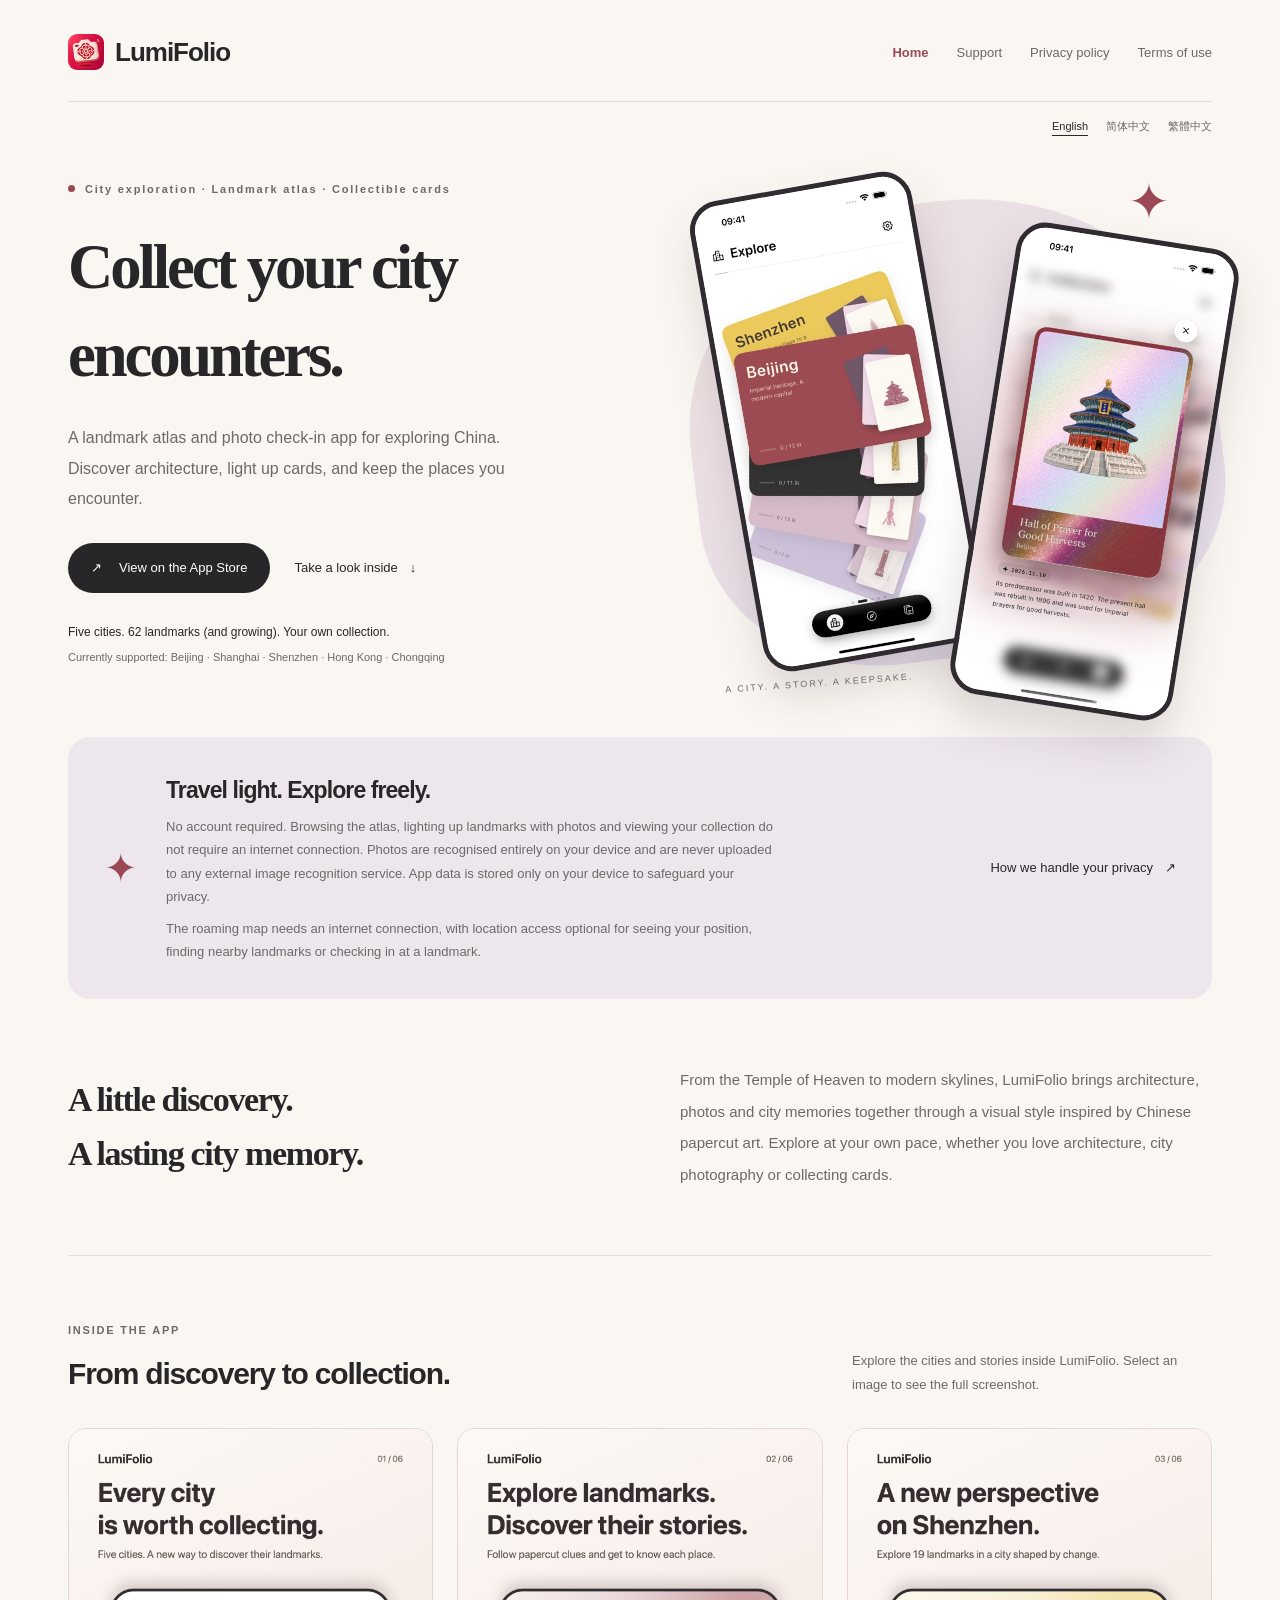
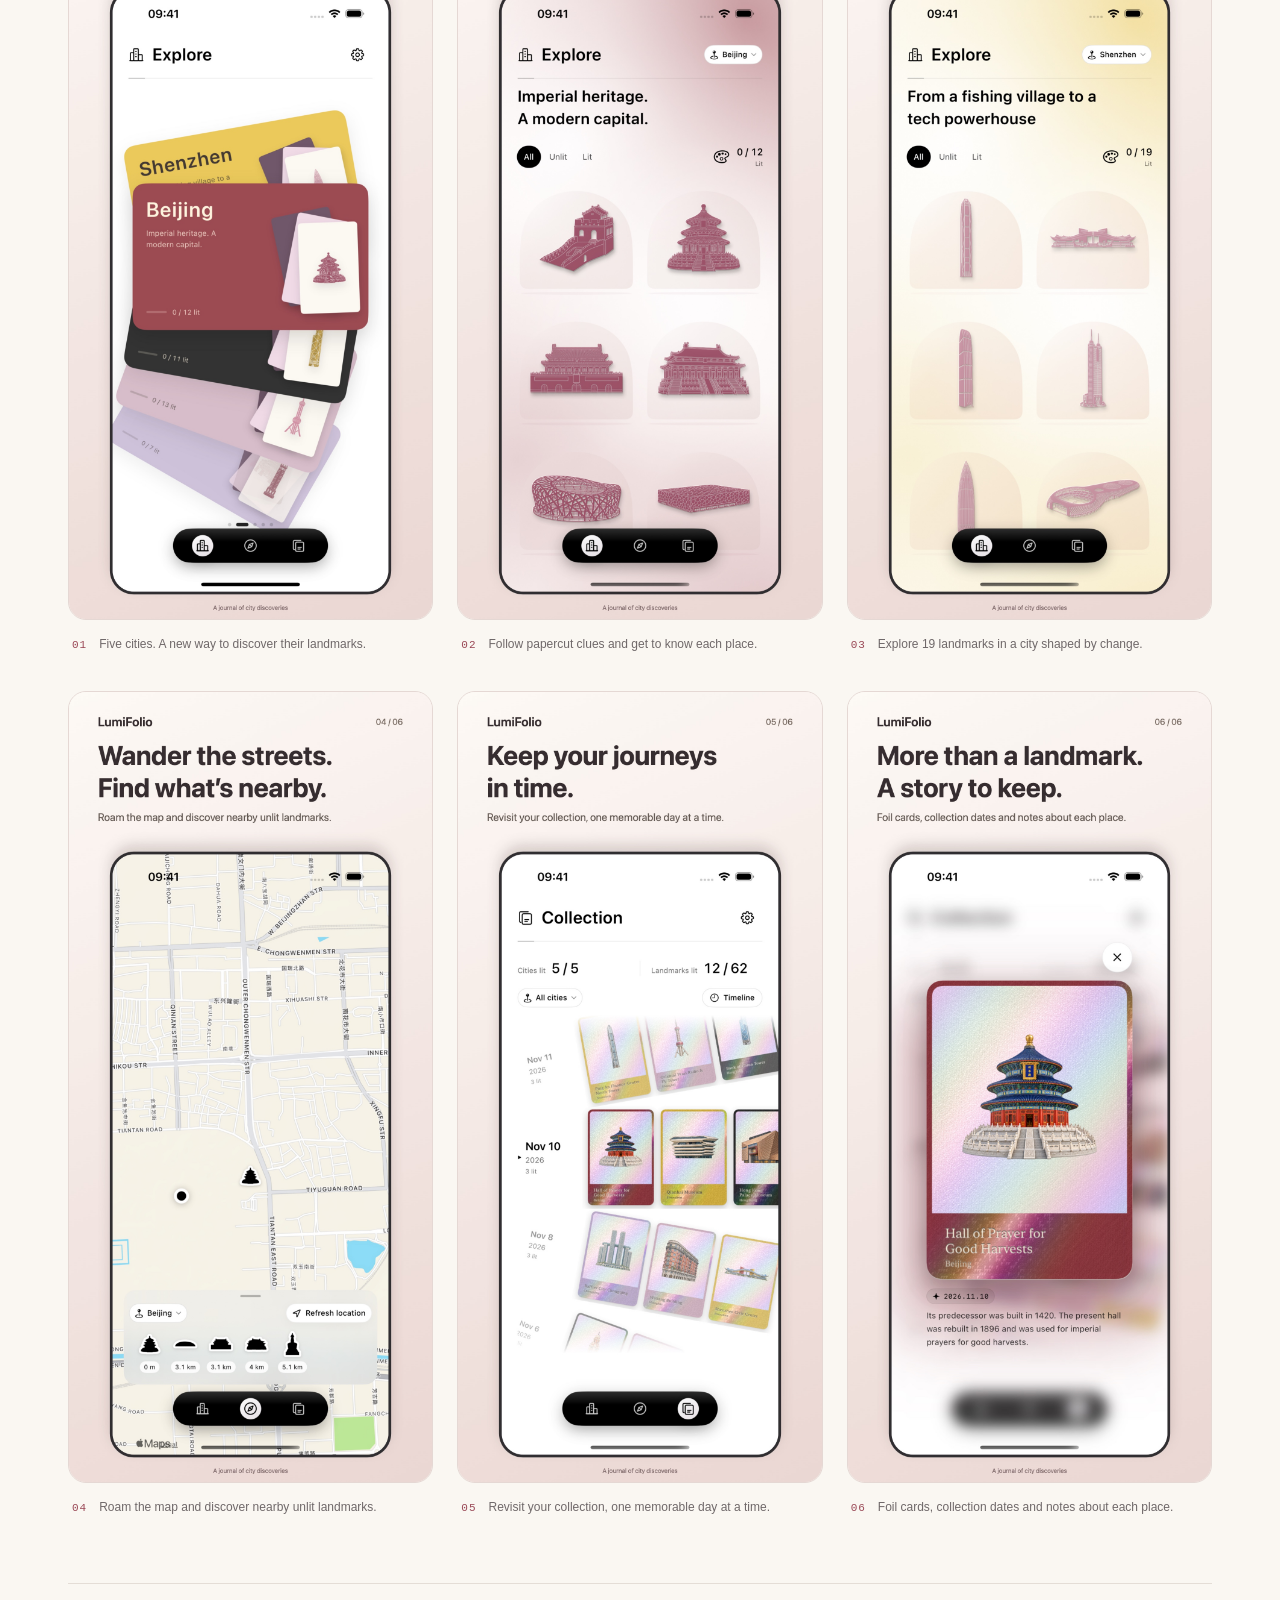
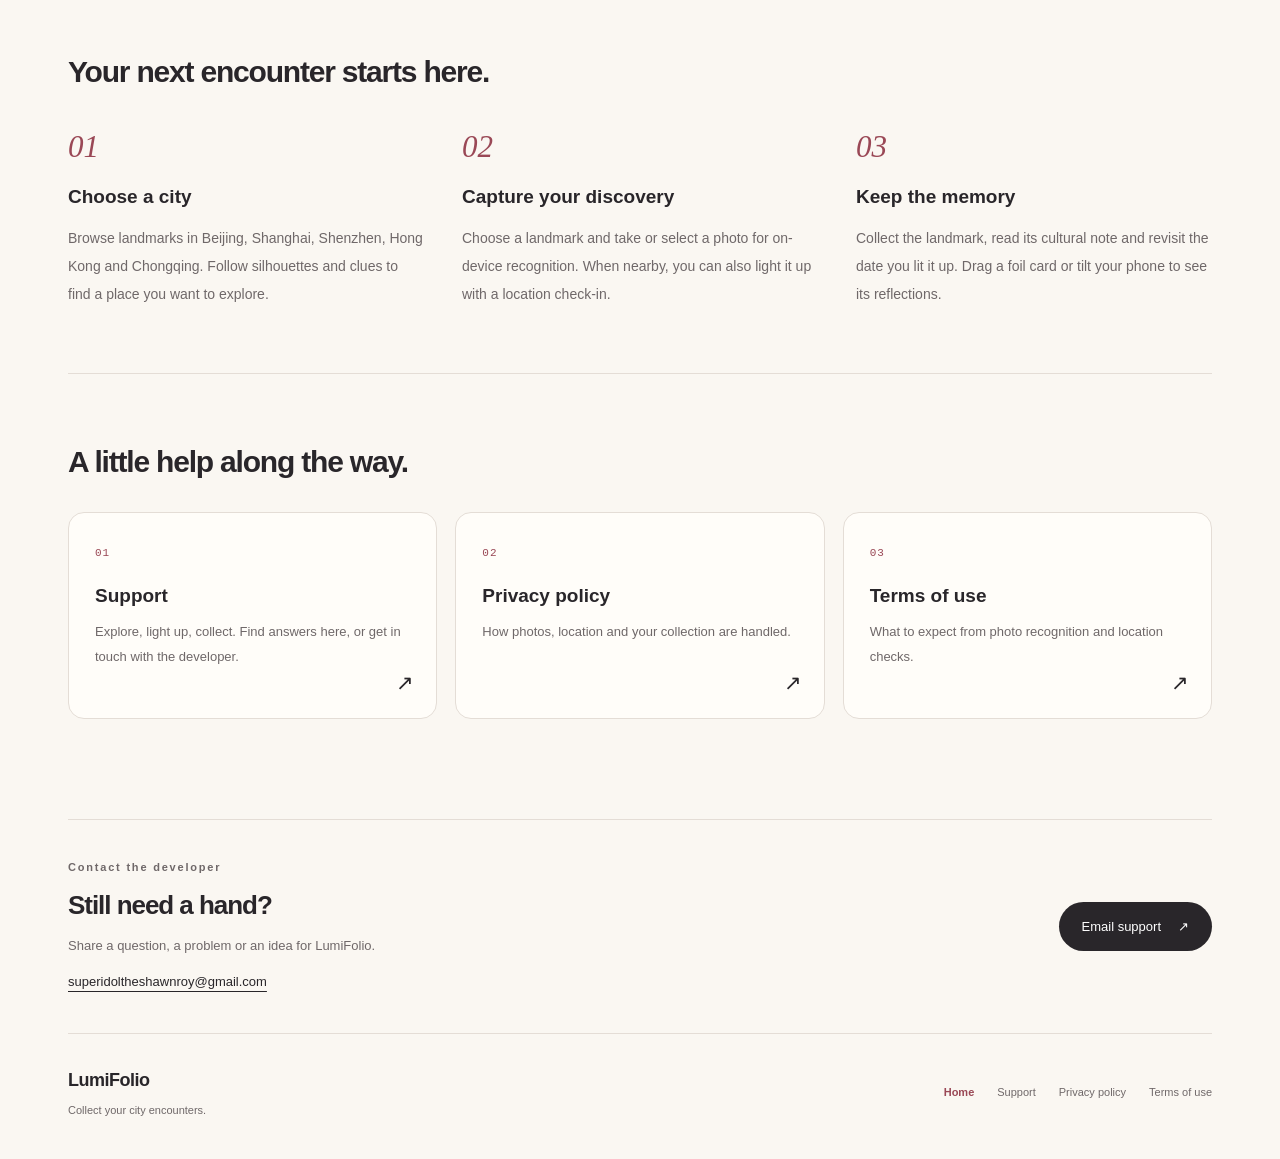
==== commit a69e8f1f: "Highlight local recognition and privacy near the homepage introduction" ====
--- a/index.html
+++ b/index.html
@@ -1,3 +1,3 @@
 <!doctype html>
 <html lang="en"><head><meta charset="utf-8"><meta name="viewport" content="width=device-width,initial-scale=1"><meta name="description" content="A landmark atlas and photo check-in app for exploring China. Discover architecture, light up cards, and keep the places you encounter."><meta name="theme-color" content="#faf7f2"><title>Collect your city encounters. · LumiFolio</title><link rel="canonical" href="https://superidoltheshawnroy.github.io/lumifolio-support/index.html"><link rel="alternate" hreflang="en" href="https://superidoltheshawnroy.github.io/lumifolio-support/index.html"><link rel="alternate" hreflang="zh-Hans" href="https://superidoltheshawnroy.github.io/lumifolio-support/zh-Hans/index.html"><link rel="alternate" hreflang="zh-Hant" href="https://superidoltheshawnroy.github.io/lumifolio-support/zh-Hant/index.html"><meta property="og:title" content="Collect your city encounters. · LumiFolio"><meta property="og:description" content="A landmark atlas and photo check-in app for exploring China. Discover architecture, light up cards, and keep the places you encounter."><meta property="og:type" content="website"><meta property="og:url" content="https://superidoltheshawnroy.github.io/lumifolio-support/index.html"><link rel="icon" href="assets/icon.png"><link rel="stylesheet" href="style.css"></head>
-<body class="page-home"><a class="skip" href="#content">Home</a><div class="page"><header><a class="brand" href="index.html"><img src="assets/icon.png" width="36" height="36" alt="">LumiFolio</a><nav aria-label="Information"><a href="index.html" aria-current="page">Home</a><a href="support.html">Support</a><a href="privacy.html">Privacy policy</a><a href="terms.html">Terms of use</a></nav></header><div class="languages"><a href="index.html" lang="en" hreflang="en" aria-current="true">English</a><a href="zh-Hans/index.html" lang="zh-Hans" hreflang="zh-Hans">简体中文</a><a href="zh-Hant/index.html" lang="zh-Hant" hreflang="zh-Hant">繁體中文</a></div><main id="content"><div class="title-block"><div class="title-copy"><span class="eyebrow"><i class="status-dot" aria-hidden="true"></i>City exploration · Landmark atlas · Collectible cards</span><h1><span>Collect your city</span><span>encounters.</span></h1><p class="lead">A landmark atlas and photo check-in app for exploring China. Discover architecture, light up cards, and keep the places you encounter.</p><div class="hero-actions"><a class="app-store" href="https://apps.apple.com/app/id6829957036"><span aria-hidden="true">↗</span>View on the App Store</a><a class="text-link" href="#inside">Take a look inside <span aria-hidden="true">↓</span></a></div><p class="hero-meta">Five cities. 62 landmarks (and growing). Your own collection.</p><p class="hero-cities">Currently supported: Beijing · Shanghai · Shenzhen · Hong Kong · Chongqing</p></div><div class="hero-art" role="img" aria-label="App screens showing city exploration and a landmark foil card"><span class="art-orbit" aria-hidden="true"></span><span class="art-star" aria-hidden="true">✦</span><img class="device device-explore" src="assets/screenshots/en/01-explore-screen.jpg" width="368" height="800" alt="" fetchpriority="high"><img class="device device-flash" src="assets/screenshots/en/06-flash-screen.jpg" width="368" height="800" alt=""><span class="art-note" aria-hidden="true">A CITY. A STORY. A KEEPSAKE.</span></div></div><div class="home-content"><section class="position section"><h2>A little discovery.<br>A lasting city memory.</h2><p>From the Temple of Heaven to modern skylines, LumiFolio brings architecture, photos and city memories together through a visual style inspired by Chinese papercut art. Explore at your own pace, whether you love architecture, city photography or collecting cards.</p></section><section class="showcase section" id="inside"><div class="section-heading"><div><span class="eyebrow">INSIDE THE APP</span><h2>From discovery to collection.</h2></div><p>Explore the cities and stories inside LumiFolio. Select an image to see the full screenshot.</p></div><div class="screenshot-grid"><figure><a class="poster-link" href="assets/screenshots/en/01-explore.jpg"><img src="assets/screenshots/en/01-explore.jpg" width="1206" height="2622" loading="lazy" decoding="async" alt="Every city is worth collecting. — Five cities. A new way to discover their landmarks."></a><figcaption><span class="number">01</span><span>Five cities. A new way to discover their landmarks.</span></figcaption></figure><figure><a class="poster-link" href="assets/screenshots/en/02-city.jpg"><img src="assets/screenshots/en/02-city.jpg" width="1206" height="2622" loading="lazy" decoding="async" alt="Explore landmarks. Discover their stories. — Follow papercut clues and get to know each place."></a><figcaption><span class="number">02</span><span>Follow papercut clues and get to know each place.</span></figcaption></figure><figure><a class="poster-link" href="assets/screenshots/en/03-shenzhen.jpg"><img src="assets/screenshots/en/03-shenzhen.jpg" width="1206" height="2622" loading="lazy" decoding="async" alt="A new perspective on Shenzhen. — Explore 19 landmarks in a city shaped by change."></a><figcaption><span class="number">03</span><span>Explore 19 landmarks in a city shaped by change.</span></figcaption></figure><figure><a class="poster-link" href="assets/screenshots/en/04-roam.jpg"><img src="assets/screenshots/en/04-roam.jpg" width="1206" height="2622" loading="lazy" decoding="async" alt="Wander the streets. Find what’s nearby. — Roam the map and discover nearby unlit landmarks."></a><figcaption><span class="number">04</span><span>Roam the map and discover nearby unlit landmarks.</span></figcaption></figure><figure><a class="poster-link" href="assets/screenshots/en/05-timeline-multicity.jpg"><img src="assets/screenshots/en/05-timeline-multicity.jpg" width="1206" height="2622" loading="lazy" decoding="async" alt="Keep your journeys in time. — Revisit your collection, one memorable day at a time."></a><figcaption><span class="number">05</span><span>Revisit your collection, one memorable day at a time.</span></figcaption></figure><figure><a class="poster-link" href="assets/screenshots/en/06-flash.jpg"><img src="assets/screenshots/en/06-flash.jpg" width="1206" height="2622" loading="lazy" decoding="async" alt="More than a landmark. A story to keep. — Foil cards, collection dates and notes about each place."></a><figcaption><span class="number">06</span><span>Foil cards, collection dates and notes about each place.</span></figcaption></figure></div></section><section class="how-it-works section"><h2>Your next encounter starts here.</h2><ol class="steps"><li><span class="step-number">01</span><h3>Choose a city</h3><p>Browse landmarks in Beijing, Shanghai, Shenzhen, Hong Kong and Chongqing. Follow silhouettes and clues to find a place you want to explore.</p></li><li><span class="step-number">02</span><h3>Capture your discovery</h3><p>Choose a landmark and take or select a photo for on-device recognition. When nearby, you can also light it up with a location check-in.</p></li><li><span class="step-number">03</span><h3>Keep the memory</h3><p>Collect the landmark, read its cultural note and revisit the date you lit it up. Drag a foil card or tilt your phone to see its reflections.</p></li></ol></section><aside class="privacy-banner"><span class="privacy-mark" aria-hidden="true">✦</span><div><h2>Travel light. Explore freely.</h2><p>No account required. Photos are recognised on your device, and your collection stays there too. Location is optional; maps need an internet connection.</p></div><a class="text-link" href="privacy.html">How we handle your privacy <span aria-hidden="true">↗</span></a></aside><section class="resources section"><h2>A little help along the way.</h2><div class="routes"><a href="support.html"><span class="route-number">01</span><h3>Support</h3><p>Explore, light up, collect. Find answers here, or get in touch with the developer.</p><span class="route-arrow" aria-hidden="true">↗</span></a><a href="privacy.html"><span class="route-number">02</span><h3>Privacy policy</h3><p>How photos, location and your collection are handled.</p><span class="route-arrow" aria-hidden="true">↗</span></a><a href="terms.html"><span class="route-number">03</span><h3>Terms of use</h3><p>What to expect from photo recognition and location checks.</p><span class="route-arrow" aria-hidden="true">↗</span></a></div></section></div><aside class="contact"><div><span class="eyebrow">Contact the developer</span><h2>Still need a hand?</h2><p>Share a question, a problem or an idea for LumiFolio.</p><a class="email" href="mailto:superidoltheshawnroy@gmail.com?subject=LumiFolio%20support">superidoltheshawnroy@gmail.com</a></div><a class="email-button" href="mailto:superidoltheshawnroy@gmail.com?subject=LumiFolio%20support">Email support <span aria-hidden="true">↗</span></a></aside></main><footer><div><a class="footer-brand" href="index.html">LumiFolio</a><p>Collect your city encounters.</p></div><div class="footer-links"><a href="index.html" aria-current="page">Home</a><a href="support.html">Support</a><a href="privacy.html">Privacy policy</a><a href="terms.html">Terms of use</a></div></footer></div></body></html>+<body class="page-home"><a class="skip" href="#content">Home</a><div class="page"><header><a class="brand" href="index.html"><img src="assets/icon.png" width="36" height="36" alt="">LumiFolio</a><nav aria-label="Information"><a href="index.html" aria-current="page">Home</a><a href="support.html">Support</a><a href="privacy.html">Privacy policy</a><a href="terms.html">Terms of use</a></nav></header><div class="languages"><a href="index.html" lang="en" hreflang="en" aria-current="true">English</a><a href="zh-Hans/index.html" lang="zh-Hans" hreflang="zh-Hans">简体中文</a><a href="zh-Hant/index.html" lang="zh-Hant" hreflang="zh-Hant">繁體中文</a></div><main id="content"><div class="title-block"><div class="title-copy"><span class="eyebrow"><i class="status-dot" aria-hidden="true"></i>City exploration · Landmark atlas · Collectible cards</span><h1><span>Collect your city</span><span>encounters.</span></h1><p class="lead">A landmark atlas and photo check-in app for exploring China. Discover architecture, light up cards, and keep the places you encounter.</p><div class="hero-actions"><a class="app-store" href="https://apps.apple.com/app/id6829957036"><span aria-hidden="true">↗</span>View on the App Store</a><a class="text-link" href="#inside">Take a look inside <span aria-hidden="true">↓</span></a></div><p class="hero-meta">Five cities. 62 landmarks (and growing). Your own collection.</p><p class="hero-cities">Currently supported: Beijing · Shanghai · Shenzhen · Hong Kong · Chongqing</p></div><div class="hero-art" role="img" aria-label="App screens showing city exploration and a landmark foil card"><span class="art-orbit" aria-hidden="true"></span><span class="art-star" aria-hidden="true">✦</span><img class="device device-explore" src="assets/screenshots/en/01-explore-screen.jpg" width="368" height="800" alt="" fetchpriority="high"><img class="device device-flash" src="assets/screenshots/en/06-flash-screen.jpg" width="368" height="800" alt=""><span class="art-note" aria-hidden="true">A CITY. A STORY. A KEEPSAKE.</span></div></div><div class="home-content"><aside class="privacy-banner" id="offline"><span class="privacy-mark" aria-hidden="true">✦</span><div><h2>Travel light. Explore freely.</h2><p>No account required. Browsing the atlas, lighting up landmarks with photos and viewing your collection do not require an internet connection. Photos are recognised entirely on your device and are never uploaded to any external image recognition service. App data is stored only on your device to safeguard your privacy.</p><p>The roaming map needs an internet connection, with location access optional for seeing your position, finding nearby landmarks or checking in at a landmark.</p></div><a class="text-link" href="privacy.html">How we handle your privacy <span aria-hidden="true">↗</span></a></aside><section class="position section"><h2>A little discovery.<br>A lasting city memory.</h2><p>From the Temple of Heaven to modern skylines, LumiFolio brings architecture, photos and city memories together through a visual style inspired by Chinese papercut art. Explore at your own pace, whether you love architecture, city photography or collecting cards.</p></section><section class="showcase section" id="inside"><div class="section-heading"><div><span class="eyebrow">INSIDE THE APP</span><h2>From discovery to collection.</h2></div><p>Explore the cities and stories inside LumiFolio. Select an image to see the full screenshot.</p></div><div class="screenshot-grid"><figure><a class="poster-link" href="assets/screenshots/en/01-explore.jpg"><img src="assets/screenshots/en/01-explore.jpg" width="1206" height="2622" loading="lazy" decoding="async" alt="Every city is worth collecting. — Five cities. A new way to discover their landmarks."></a><figcaption><span class="number">01</span><span>Five cities. A new way to discover their landmarks.</span></figcaption></figure><figure><a class="poster-link" href="assets/screenshots/en/02-city.jpg"><img src="assets/screenshots/en/02-city.jpg" width="1206" height="2622" loading="lazy" decoding="async" alt="Explore landmarks. Discover their stories. — Follow papercut clues and get to know each place."></a><figcaption><span class="number">02</span><span>Follow papercut clues and get to know each place.</span></figcaption></figure><figure><a class="poster-link" href="assets/screenshots/en/03-shenzhen.jpg"><img src="assets/screenshots/en/03-shenzhen.jpg" width="1206" height="2622" loading="lazy" decoding="async" alt="A new perspective on Shenzhen. — Explore 19 landmarks in a city shaped by change."></a><figcaption><span class="number">03</span><span>Explore 19 landmarks in a city shaped by change.</span></figcaption></figure><figure><a class="poster-link" href="assets/screenshots/en/04-roam.jpg"><img src="assets/screenshots/en/04-roam.jpg" width="1206" height="2622" loading="lazy" decoding="async" alt="Wander the streets. Find what’s nearby. — Roam the map and discover nearby unlit landmarks."></a><figcaption><span class="number">04</span><span>Roam the map and discover nearby unlit landmarks.</span></figcaption></figure><figure><a class="poster-link" href="assets/screenshots/en/05-timeline-multicity.jpg"><img src="assets/screenshots/en/05-timeline-multicity.jpg" width="1206" height="2622" loading="lazy" decoding="async" alt="Keep your journeys in time. — Revisit your collection, one memorable day at a time."></a><figcaption><span class="number">05</span><span>Revisit your collection, one memorable day at a time.</span></figcaption></figure><figure><a class="poster-link" href="assets/screenshots/en/06-flash.jpg"><img src="assets/screenshots/en/06-flash.jpg" width="1206" height="2622" loading="lazy" decoding="async" alt="More than a landmark. A story to keep. — Foil cards, collection dates and notes about each place."></a><figcaption><span class="number">06</span><span>Foil cards, collection dates and notes about each place.</span></figcaption></figure></div></section><section class="how-it-works section"><h2>Your next encounter starts here.</h2><ol class="steps"><li><span class="step-number">01</span><h3>Choose a city</h3><p>Browse landmarks in Beijing, Shanghai, Shenzhen, Hong Kong and Chongqing. Follow silhouettes and clues to find a place you want to explore.</p></li><li><span class="step-number">02</span><h3>Capture your discovery</h3><p>Choose a landmark and take or select a photo for on-device recognition. When nearby, you can also light it up with a location check-in.</p></li><li><span class="step-number">03</span><h3>Keep the memory</h3><p>Collect the landmark, read its cultural note and revisit the date you lit it up. Drag a foil card or tilt your phone to see its reflections.</p></li></ol></section><section class="resources section"><h2>A little help along the way.</h2><div class="routes"><a href="support.html"><span class="route-number">01</span><h3>Support</h3><p>Explore, light up, collect. Find answers here, or get in touch with the developer.</p><span class="route-arrow" aria-hidden="true">↗</span></a><a href="privacy.html"><span class="route-number">02</span><h3>Privacy policy</h3><p>How photos, location and your collection are handled.</p><span class="route-arrow" aria-hidden="true">↗</span></a><a href="terms.html"><span class="route-number">03</span><h3>Terms of use</h3><p>What to expect from photo recognition and location checks.</p><span class="route-arrow" aria-hidden="true">↗</span></a></div></section></div><aside class="contact"><div><span class="eyebrow">Contact the developer</span><h2>Still need a hand?</h2><p>Share a question, a problem or an idea for LumiFolio.</p><a class="email" href="mailto:superidoltheshawnroy@gmail.com?subject=LumiFolio%20support">superidoltheshawnroy@gmail.com</a></div><a class="email-button" href="mailto:superidoltheshawnroy@gmail.com?subject=LumiFolio%20support">Email support <span aria-hidden="true">↗</span></a></aside></main><footer><div><a class="footer-brand" href="index.html">LumiFolio</a><p>Collect your city encounters.</p></div><div class="footer-links"><a href="index.html" aria-current="page">Home</a><a href="support.html">Support</a><a href="privacy.html">Privacy policy</a><a href="terms.html">Terms of use</a></div></footer></div></body></html>
--- a/style.css
+++ b/style.css
@@ -2,11 +2,11 @@
 *{box-sizing:border-box}html{scroll-behavior:smooth;scroll-padding-top:28px}body{margin:0;background:var(--paper);color:var(--ink);font-family:-apple-system,BlinkMacSystemFont,"Segoe UI","PingFang SC","Microsoft YaHei",sans-serif;font-size:16px;line-height:1.8;-webkit-font-smoothing:antialiased}a{color:inherit;text-underline-offset:5px}a:focus-visible,summary:focus-visible{outline:2px solid var(--rose);outline-offset:5px}img{max-width:100%;height:auto}p{margin:0 0 18px}h1,h2,h3{margin:0;font-weight:600}h1,h2{letter-spacing:-.04em}h2{font-size:30px;line-height:1.5}h3{font-size:19px;line-height:1.5}.page{max-width:1240px;margin:auto;padding:0 48px}.skip{position:absolute;top:-90px;left:20px;background:var(--card);padding:10px 20px;z-index:5}.skip:focus{top:10px}
 header{display:flex;align-items:center;justify-content:space-between;gap:28px;padding:29px 0 25px;border-bottom:1px solid var(--line)}.brand{display:flex;align-items:center;gap:11px;text-decoration:none;font-size:26px;font-weight:650;letter-spacing:-1px}.brand img{border-radius:9px}nav,.footer-links{display:flex;gap:28px;flex-wrap:wrap}nav a,.footer-links a{text-decoration:none;font-size:13px;color:var(--muted)}nav a[aria-current=page],.footer-links a[aria-current=page]{color:var(--rose);font-weight:600}nav a:hover,.footer-links a:hover{text-decoration:underline}.languages{display:flex;justify-content:flex-end;gap:18px;padding-top:15px}.languages a{font-size:11px;text-decoration:none;color:var(--muted)}.languages a[aria-current=true]{color:var(--ink);text-decoration:underline}.title-block{padding:54px 0 40px}.eyebrow{display:block;letter-spacing:1.8px;font-size:11px;color:var(--muted);font-weight:550}.status-dot{display:inline-block;width:7px;height:7px;border-radius:50%;background:var(--rose);margin-right:10px;vertical-align:1px}h1{font-family:var(--serif);font-size:clamp(36px,4.8vw,56px);line-height:1.3;margin:18px 0;max-width:850px}.lead{font-size:17px;color:var(--muted);margin-top:20px;max-width:660px;line-height:1.9}.date{font-size:11px;color:var(--muted);margin:22px 0 0}.title-copy{min-width:0}.text-link{display:inline-flex;align-items:center;gap:12px;font-size:13px;text-decoration:none}.text-link:hover{text-decoration:underline}.app-store,.email-button{display:inline-flex;align-items:center;justify-content:center;gap:17px;background:var(--ink);color:#fff;text-decoration:none;padding:13px 23px;font-size:13px;border-radius:30px;white-space:nowrap;transition:background .2s,transform .2s}.app-store:hover,.email-button:hover{background:var(--rose);transform:translateY(-2px)}
 .page-home .title-block{display:grid;grid-template-columns:1.1fr 1fr;align-items:center;gap:32px;padding:20px 0 45px;min-height:595px}.page-home h1{font-size:clamp(42px,4.9vw,64px);line-height:1.4;letter-spacing:-.05em;margin:24px 0}.page-home h1 span{display:block}.page-home .lead{font-size:16px;max-width:480px}.hero-actions{display:flex;align-items:center;flex-wrap:wrap;gap:24px;margin:29px 0}.hero-meta{font-size:12px;margin:0 0 5px;color:var(--ink)}.hero-cities{font-size:11px;color:var(--muted);margin:0}.hero-art{position:relative;height:535px;isolation:isolate}.art-orbit{position:absolute;inset:44px -6px 36px 8px;background:linear-gradient(140deg,#f0e3e0,#e5dce9 70%,#ebe4ed);border-radius:48% 48% 35% 35%;transform:rotate(-7deg);z-index:-1}.device{position:absolute;width:47%;max-width:225px;border:5px solid #302b30;border-radius:30px;box-shadow:0 25px 44px #4533422b}.device-explore{left:8%;top:26px;transform:rotate(-10deg)}.device-flash{right:1%;top:76px;transform:rotate(9deg)}.art-star{position:absolute;right:8%;top:0;font-size:50px;color:var(--rose)}.art-note{position:absolute;bottom:0;left:8%;font-size:9px;letter-spacing:2px;color:var(--muted);transform:rotate(-4deg)}
-.section{padding:65px 0;border-top:1px solid var(--line)}.position{display:grid;grid-template-columns:1fr 1fr;gap:80px;align-items:center}.position h2{font-family:var(--serif);font-size:34px;line-height:1.6}.position p{font-size:15px;color:var(--muted);margin:0;line-height:2.1}.section-heading{display:flex;justify-content:space-between;gap:40px;align-items:flex-end;margin-bottom:32px}.section-heading h2{margin-top:10px}.section-heading>p{font-size:13px;color:var(--muted);max-width:360px;margin:0}.screenshot-grid{display:grid;grid-template-columns:repeat(3,minmax(0,1fr));gap:35px 24px}figure{margin:0;min-width:0}.poster-link{display:block;border-radius:18px;overflow:hidden;border:1px solid #e5d8d4;background:#f0e3df;transition:transform .25s,box-shadow .25s}.poster-link:hover{transform:translateY(-5px);box-shadow:0 15px 30px #49334116}.poster-link img{display:block;width:100%}figcaption{display:flex;align-items:baseline;gap:12px;font-size:12px;color:var(--muted);line-height:1.8;padding:14px 4px 0}.number{font:11px ui-monospace,monospace;color:var(--rose);letter-spacing:1px;flex:none}.steps{list-style:none;padding:0;margin:35px 0 0;display:grid;grid-template-columns:repeat(3,minmax(0,1fr));gap:38px}.step-number{display:block;color:var(--rose);font:italic 31px var(--serif);margin-bottom:18px}.steps h3{margin-bottom:12px}.steps p{color:var(--muted);font-size:14px;line-height:2;margin:0}.privacy-banner{display:flex;align-items:center;gap:28px;padding:36px;background:#eee6ed;border-radius:22px;margin:5px 0 65px}.privacy-mark{font-size:40px;color:var(--rose);flex:none}.privacy-banner h2{font-size:23px}.privacy-banner p{font-size:13px;color:var(--muted);max-width:610px;margin:8px 0 0}.privacy-banner>.text-link{margin-left:auto;flex:none}.resources h2{margin-bottom:28px}.routes{display:grid;grid-template-columns:repeat(3,minmax(0,1fr));gap:18px}.routes>a{position:relative;text-decoration:none;padding:24px 26px 32px;border:1px solid var(--line);border-radius:16px;background:var(--card);min-width:0;transition:border-color .2s}.routes>a:hover{border-color:var(--rose)}.routes h3{margin:16px 0 10px}.routes p{font-size:13px;color:var(--muted);line-height:1.9;padding-bottom:16px;margin:0}.route-arrow{position:absolute;right:22px;bottom:16px;font-size:21px}.route-number{font:11px ui-monospace,monospace;color:var(--rose);letter-spacing:1px}
+.section{padding:65px 0;border-top:1px solid var(--line)}.position{border-top:0;display:grid;grid-template-columns:1fr 1fr;gap:80px;align-items:center}.position h2{font-family:var(--serif);font-size:34px;line-height:1.6}.position p{font-size:15px;color:var(--muted);margin:0;line-height:2.1}.section-heading{display:flex;justify-content:space-between;gap:40px;align-items:flex-end;margin-bottom:32px}.section-heading h2{margin-top:10px}.section-heading>p{font-size:13px;color:var(--muted);max-width:360px;margin:0}.screenshot-grid{display:grid;grid-template-columns:repeat(3,minmax(0,1fr));gap:35px 24px}figure{margin:0;min-width:0}.poster-link{display:block;border-radius:18px;overflow:hidden;border:1px solid #e5d8d4;background:#f0e3df;transition:transform .25s,box-shadow .25s}.poster-link:hover{transform:translateY(-5px);box-shadow:0 15px 30px #49334116}.poster-link img{display:block;width:100%}figcaption{display:flex;align-items:baseline;gap:12px;font-size:12px;color:var(--muted);line-height:1.8;padding:14px 4px 0}.number{font:11px ui-monospace,monospace;color:var(--rose);letter-spacing:1px;flex:none}.steps{list-style:none;padding:0;margin:35px 0 0;display:grid;grid-template-columns:repeat(3,minmax(0,1fr));gap:38px}.step-number{display:block;color:var(--rose);font:italic 31px var(--serif);margin-bottom:18px}.steps h3{margin-bottom:12px}.steps p{color:var(--muted);font-size:14px;line-height:2;margin:0}.privacy-banner{display:flex;align-items:center;gap:28px;padding:36px;background:#eee6ed;border-radius:22px;margin:0}.privacy-mark{font-size:40px;color:var(--rose);flex:none}.privacy-banner h2{font-size:23px}.privacy-banner p{font-size:13px;color:var(--muted);max-width:610px;margin:8px 0 0}.privacy-banner>.text-link{margin-left:auto;flex:none}.resources h2{margin-bottom:28px}.routes{display:grid;grid-template-columns:repeat(3,minmax(0,1fr));gap:18px}.routes>a{position:relative;text-decoration:none;padding:24px 26px 32px;border:1px solid var(--line);border-radius:16px;background:var(--card);min-width:0;transition:border-color .2s}.routes>a:hover{border-color:var(--rose)}.routes h3{margin:16px 0 10px}.routes p{font-size:13px;color:var(--muted);line-height:1.9;padding-bottom:16px;margin:0}.route-arrow{position:absolute;right:22px;bottom:16px;font-size:21px}.route-number{font:11px ui-monospace,monospace;color:var(--rose);letter-spacing:1px}
 .document{background:var(--card);border:1px solid var(--line);border-radius:22px;padding:36px 42px;max-width:1040px}.document section+section{margin-top:32px}.document h2{font-size:18px;line-height:1.6;letter-spacing:0;margin:0 0 13px;display:flex;gap:15px;align-items:baseline}.document p{font-size:14px;line-height:1.95;white-space:pre-line}.document p:last-child{margin-bottom:0}.summary{padding-bottom:24px;border-bottom:1px solid var(--line);font-weight:500}.small-note{color:var(--muted);font-size:12px!important;line-height:1.9!important;margin-top:28px}.support-layout{display:grid;grid-template-columns:255px minmax(0,1fr);gap:65px;padding-bottom:65px}.help-topics{display:flex;flex-direction:column;align-self:start;position:sticky;top:28px;background:#eee6ed;padding:8px 22px;border-radius:16px}.help-topics>a{display:flex;align-items:baseline;gap:12px;text-decoration:none;font-size:13px;padding:19px 0}.help-topics>a+ a{border-top:1px solid #d8cbd5}.help-topics>a>span:last-child{margin-left:auto}.help-topics>a:hover{color:var(--rose)}.faq-group{scroll-margin-top:28px}.faq-group+.faq-group{margin-top:45px}.faq-group h2{display:flex;align-items:baseline;gap:16px;font-size:22px;margin:0 0 20px}details{border-top:1px solid var(--line);padding:19px 0}details:last-of-type{border-bottom:1px solid var(--line)}summary{cursor:pointer;font-size:15px;font-weight:550;line-height:1.7;padding-right:15px}summary::marker{color:var(--rose)}details p{padding:15px 0 0;color:var(--muted);font-size:14px;line-height:1.95;margin:0}details[open] summary{color:var(--rose)}
 .contact{padding:38px 0;display:flex;justify-content:space-between;gap:40px;align-items:center;border-top:1px solid var(--line);border-bottom:1px solid var(--line);margin-top:35px}.contact .eyebrow{margin-bottom:9px}.contact h2{font-size:26px}.contact p{color:var(--muted);font-size:13px;max-width:650px;margin:9px 0}.email{font-size:13px;overflow-wrap:anywhere}.email-button{flex:none}footer{display:flex;justify-content:space-between;align-items:center;padding:30px 0 38px;gap:30px;color:var(--muted);font-size:11px}.footer-brand{font-size:18px;color:var(--ink);font-weight:600;text-decoration:none;letter-spacing:-.5px}footer p{margin:4px 0 0}.footer-links{gap:23px}.footer-links a{font-size:11px}
 @media(min-width:1400px){.page-home .title-block{min-height:620px}}
 @media(max-width:1000px){.page{padding:0 32px}.page-home .title-block{gap:18px;min-height:540px}.page-home h1{font-size:48px}.hero-art{height:465px}.device{border-radius:26px;width:46%}.device-explore{left:5%;top:35px}.device-flash{top:90px;right:0}.art-note{font-size:8px;bottom:4px;left:0}.hero-actions{gap:17px}.hero-actions .text-link{font-size:12px}.position{gap:40px}.position h2{font-size:29px}.privacy-banner{padding:28px;gap:20px;flex-wrap:wrap}.privacy-banner>.text-link{margin-left:60px}.support-layout{grid-template-columns:215px minmax(0,1fr);gap:35px}.help-topics{padding:6px 16px}.steps{gap:28px}nav{gap:20px}}
-@media(max-width:700px){.page{padding:0 22px}header{align-items:flex-start;padding:22px 0 18px;gap:18px;flex-direction:column}.brand{font-size:25px}nav{gap:23px}nav a{font-size:12px}.languages{gap:16px}.eyebrow{font-size:10px;letter-spacing:1.2px}.title-block{padding:38px 0 30px}h1{font-size:36px}.lead{font-size:15px}.page-home .title-block{display:flex;flex-direction:column;align-items:stretch;padding:37px 0 30px;gap:26px}.page-home h1{font-size:45px;line-height:1.45;margin:20px 0}.page-home .lead{font-size:15px;max-width:450px;margin-top:16px}.hero-actions{margin:25px 0 23px;gap:22px}.app-store{font-size:12px;padding:12px 20px}.hero-meta{font-size:11px}.hero-cities{font-size:10px}.hero-art{height:485px;width:100%;max-width:420px;align-self:center}.device{width:46%;border-width:4px;border-radius:26px}.device-explore{left:7%;top:24px}.device-flash{right:3%;top:78px}.art-orbit{inset:35px 7px 38px 9px}.art-note{left:10%;bottom:7px}.art-star{font-size:42px;right:10%;top:0}.section{padding:42px 0}h2{font-size:25px}.position{grid-template-columns:1fr;gap:22px}.position h2{font-size:29px}.position p{font-size:14px}.section-heading{display:block;margin-bottom:25px}.section-heading>p{max-width:400px;margin-top:14px;font-size:12px}.screenshot-grid{grid-template-columns:repeat(2,minmax(0,1fr));gap:25px 14px}.poster-link{border-radius:12px}figcaption{font-size:11px;gap:8px;padding-top:10px;display:block}figcaption .number{margin-right:7px;font-size:9px}.steps{grid-template-columns:1fr;gap:28px;margin-top:28px}.steps li{position:relative;padding-left:50px}.step-number{position:absolute;left:0;top:0;font-size:26px}.steps h3{font-size:18px;margin-bottom:7px}.steps p{font-size:13px}.privacy-banner{margin:0 0 42px;padding:26px 23px;border-radius:18px;gap:14px;align-items:flex-start}.privacy-mark{font-size:28px;line-height:1.2}.privacy-banner>div{flex:1}.privacy-banner h2{font-size:20px}.privacy-banner p{font-size:12px}.privacy-banner>.text-link{margin-left:42px;font-size:12px}.routes{grid-template-columns:1fr;gap:13px}.routes>a{padding:19px 23px 27px}.routes h3{font-size:18px;margin-top:10px}.routes p{padding-right:20px;padding-bottom:0}.resources h2{margin-bottom:23px}.document{padding:25px 23px;border-radius:18px}.document h2{font-size:16px;gap:10px}.document p{font-size:14px}.support-layout{grid-template-columns:1fr;gap:35px;padding-bottom:18px}.help-topics{position:static;padding:6px 20px}.help-topics>a{padding:15px 0}.faq-group h2{font-size:20px;margin-bottom:18px}summary{font-size:14px}details p{font-size:13px}.contact{align-items:flex-start;flex-direction:column;gap:23px;padding:29px 0;margin-top:24px}.contact h2{font-size:24px}.email{font-size:12px}footer{align-items:flex-start;flex-direction:column;gap:24px;padding-bottom:30px}.footer-links{gap:24px}}
+@media(max-width:700px){.page{padding:0 22px}header{align-items:flex-start;padding:22px 0 18px;gap:18px;flex-direction:column}.brand{font-size:25px}nav{gap:23px}nav a{font-size:12px}.languages{gap:16px}.eyebrow{font-size:10px;letter-spacing:1.2px}.title-block{padding:38px 0 30px}h1{font-size:36px}.lead{font-size:15px}.page-home .title-block{display:flex;flex-direction:column;align-items:stretch;padding:37px 0 30px;gap:26px}.page-home h1{font-size:45px;line-height:1.45;margin:20px 0}.page-home .lead{font-size:15px;max-width:450px;margin-top:16px}.hero-actions{margin:25px 0 23px;gap:22px}.app-store{font-size:12px;padding:12px 20px}.hero-meta{font-size:11px}.hero-cities{font-size:10px}.hero-art{height:485px;width:100%;max-width:420px;align-self:center}.device{width:46%;border-width:4px;border-radius:26px}.device-explore{left:7%;top:24px}.device-flash{right:3%;top:78px}.art-orbit{inset:35px 7px 38px 9px}.art-note{left:10%;bottom:7px}.art-star{font-size:42px;right:10%;top:0}.section{padding:42px 0}h2{font-size:25px}.position{grid-template-columns:1fr;gap:22px}.position h2{font-size:29px}.position p{font-size:14px}.section-heading{display:block;margin-bottom:25px}.section-heading>p{max-width:400px;margin-top:14px;font-size:12px}.screenshot-grid{grid-template-columns:repeat(2,minmax(0,1fr));gap:25px 14px}.poster-link{border-radius:12px}figcaption{font-size:11px;gap:8px;padding-top:10px;display:block}figcaption .number{margin-right:7px;font-size:9px}.steps{grid-template-columns:1fr;gap:28px;margin-top:28px}.steps li{position:relative;padding-left:50px}.step-number{position:absolute;left:0;top:0;font-size:26px}.steps h3{font-size:18px;margin-bottom:7px}.steps p{font-size:13px}.privacy-banner{display:grid;grid-template-columns:28px minmax(0,1fr);margin:0;padding:26px 23px;border-radius:18px;gap:14px;align-items:start}.privacy-mark{font-size:28px;line-height:1.2}.privacy-banner>div{min-width:0}.privacy-banner h2{font-size:20px}.privacy-banner p{font-size:12px}.privacy-banner>.text-link{grid-column:2;margin-left:0;font-size:12px}.routes{grid-template-columns:1fr;gap:13px}.routes>a{padding:19px 23px 27px}.routes h3{font-size:18px;margin-top:10px}.routes p{padding-right:20px;padding-bottom:0}.resources h2{margin-bottom:23px}.document{padding:25px 23px;border-radius:18px}.document h2{font-size:16px;gap:10px}.document p{font-size:14px}.support-layout{grid-template-columns:1fr;gap:35px;padding-bottom:18px}.help-topics{position:static;padding:6px 20px}.help-topics>a{padding:15px 0}.faq-group h2{font-size:20px;margin-bottom:18px}summary{font-size:14px}details p{font-size:13px}.contact{align-items:flex-start;flex-direction:column;gap:23px;padding:29px 0;margin-top:24px}.contact h2{font-size:24px}.email{font-size:12px}footer{align-items:flex-start;flex-direction:column;gap:24px;padding-bottom:30px}.footer-links{gap:24px}}
 @media(max-width:380px){.page{padding:0 18px}.page-home h1{font-size:39px}.hero-art{height:435px}.device{border-radius:23px}.hero-actions{gap:14px}.hero-actions .text-link{font-size:11px}nav{gap:19px}}
 @media(prefers-reduced-motion:reduce){html{scroll-behavior:auto}*,*::before,*::after{transition:none!important}}
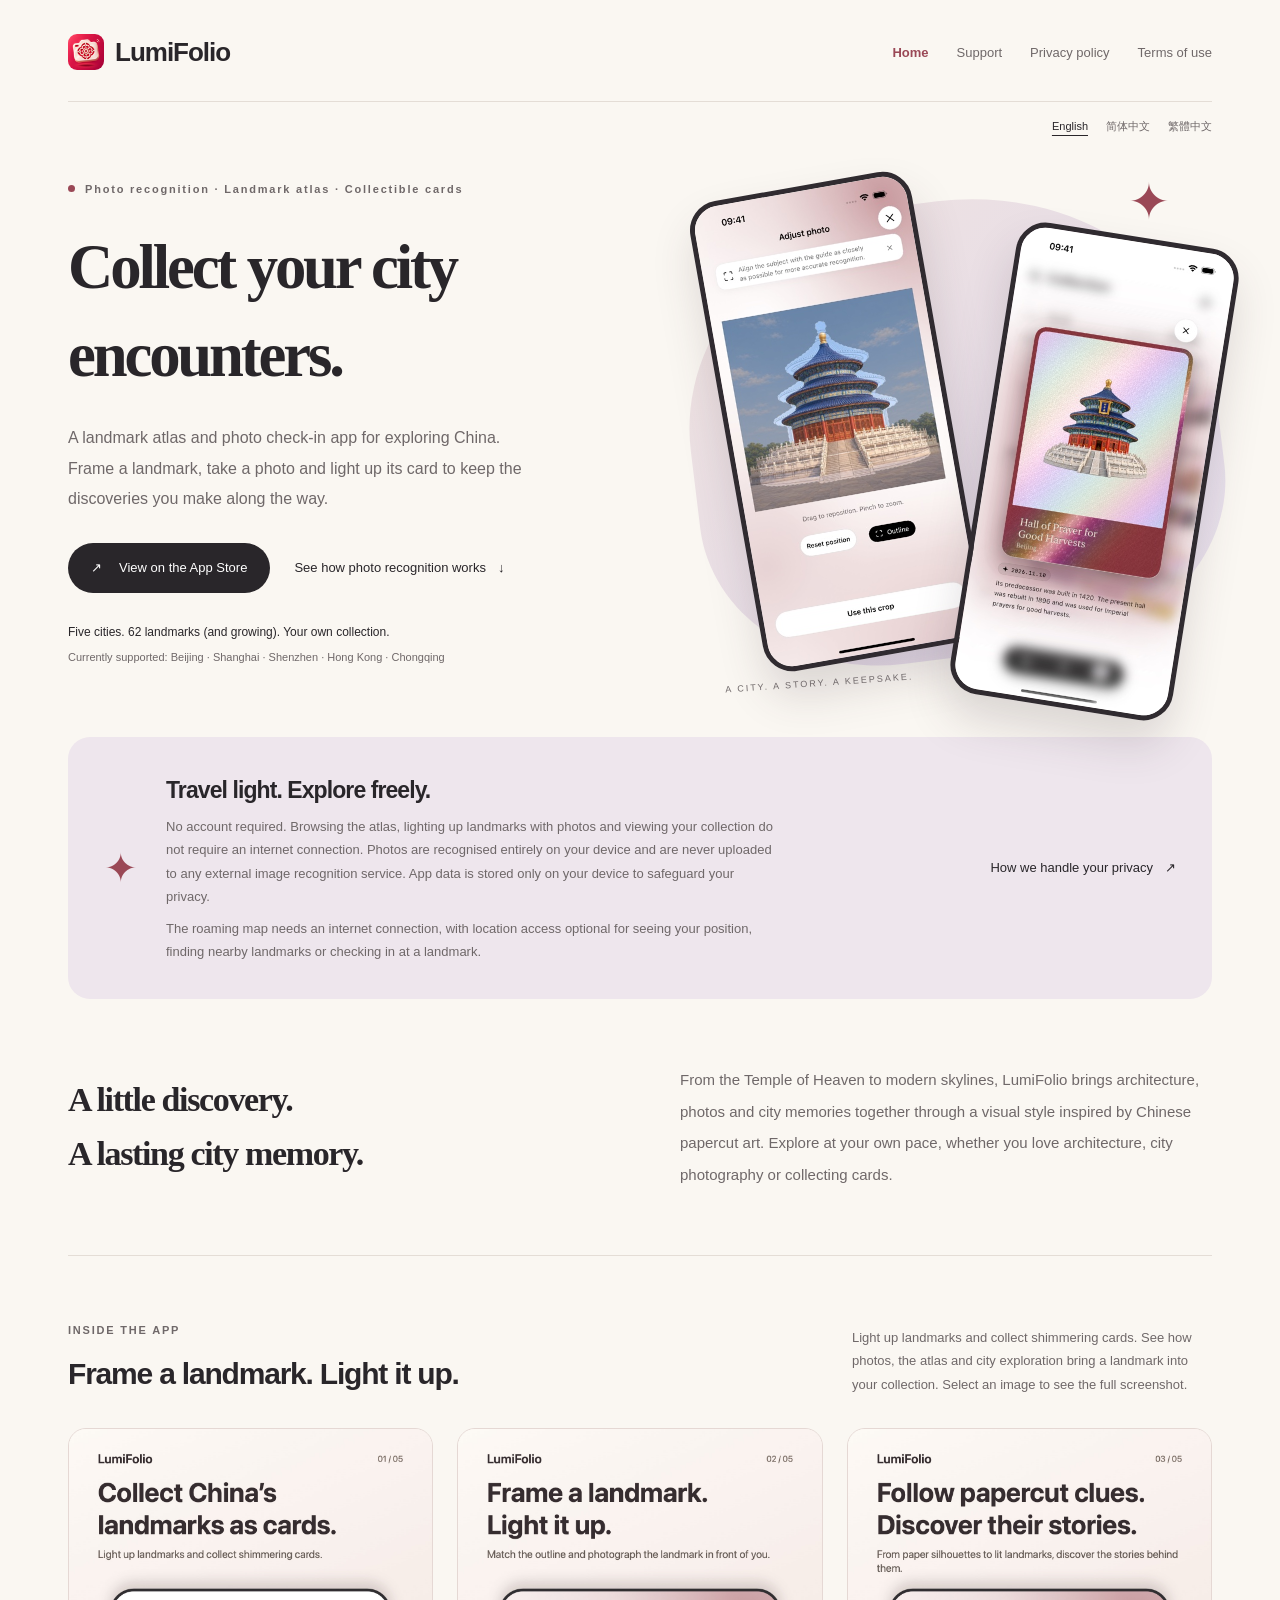
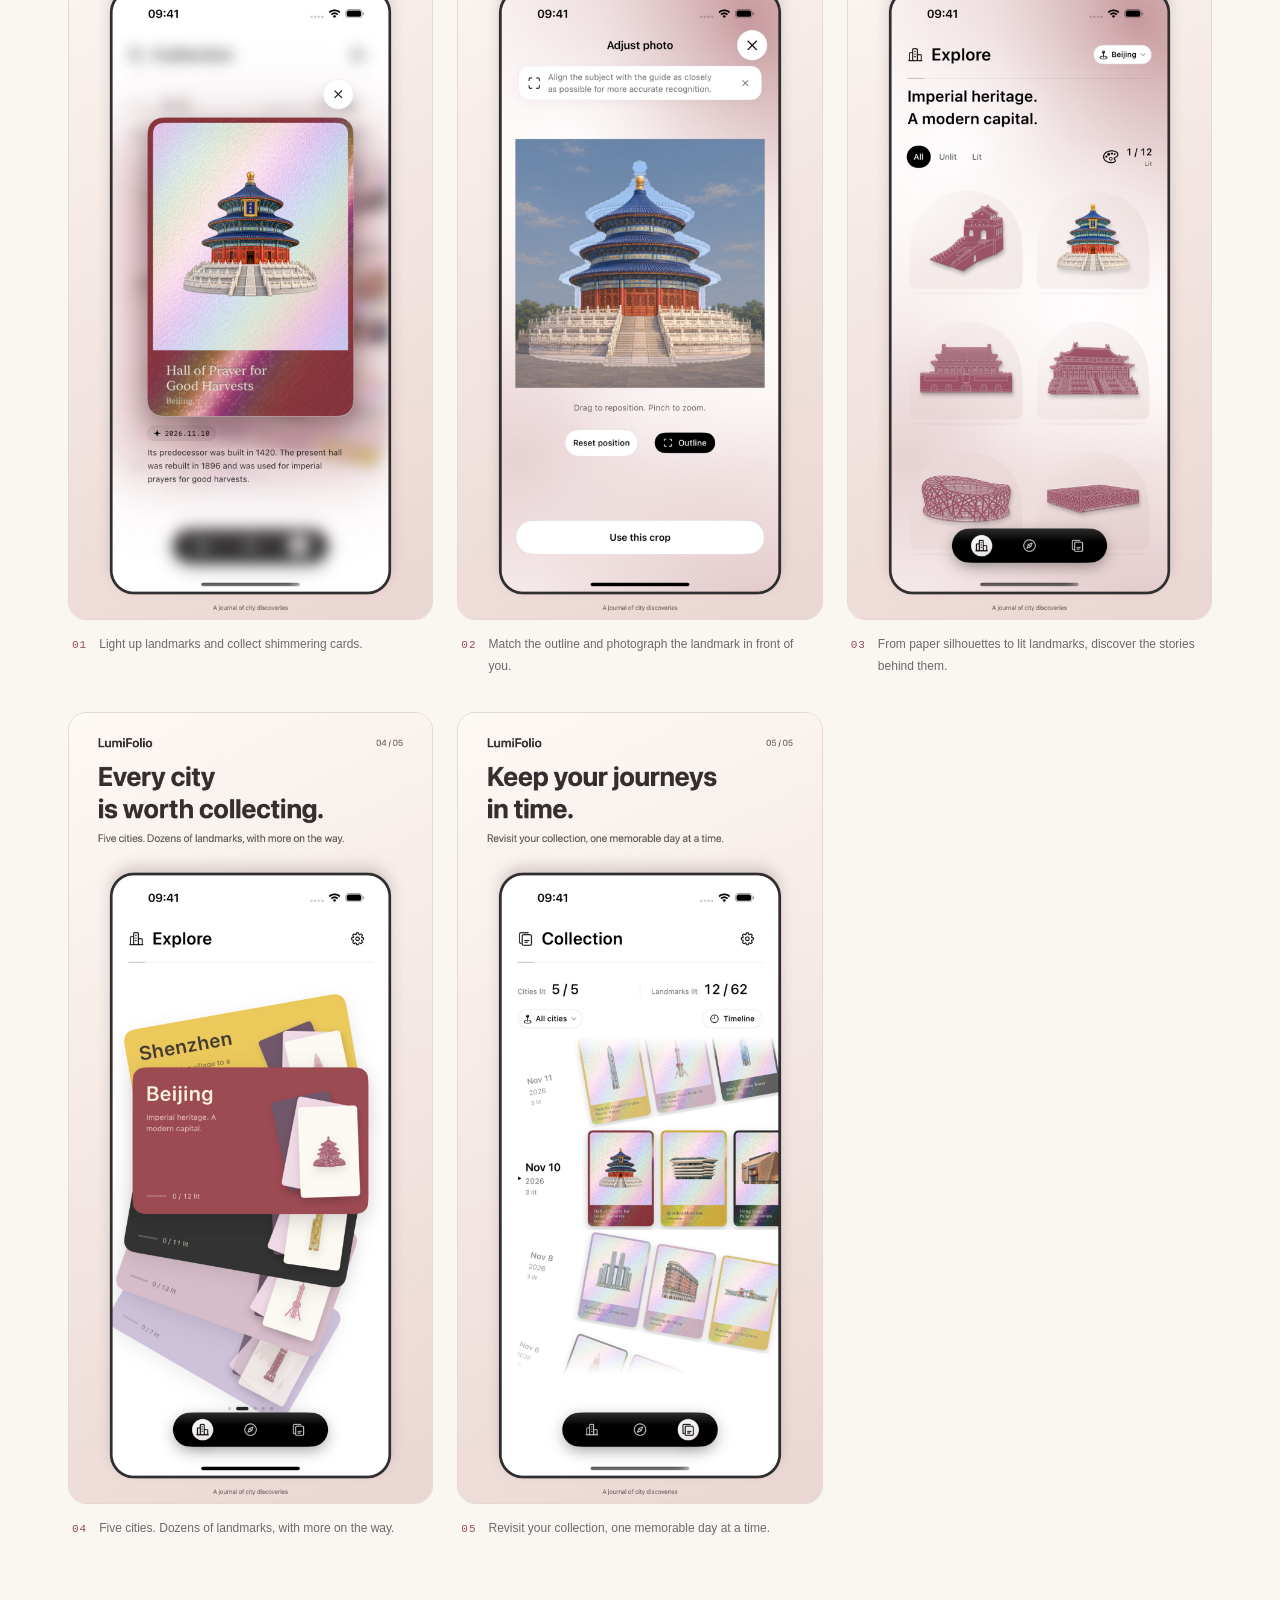
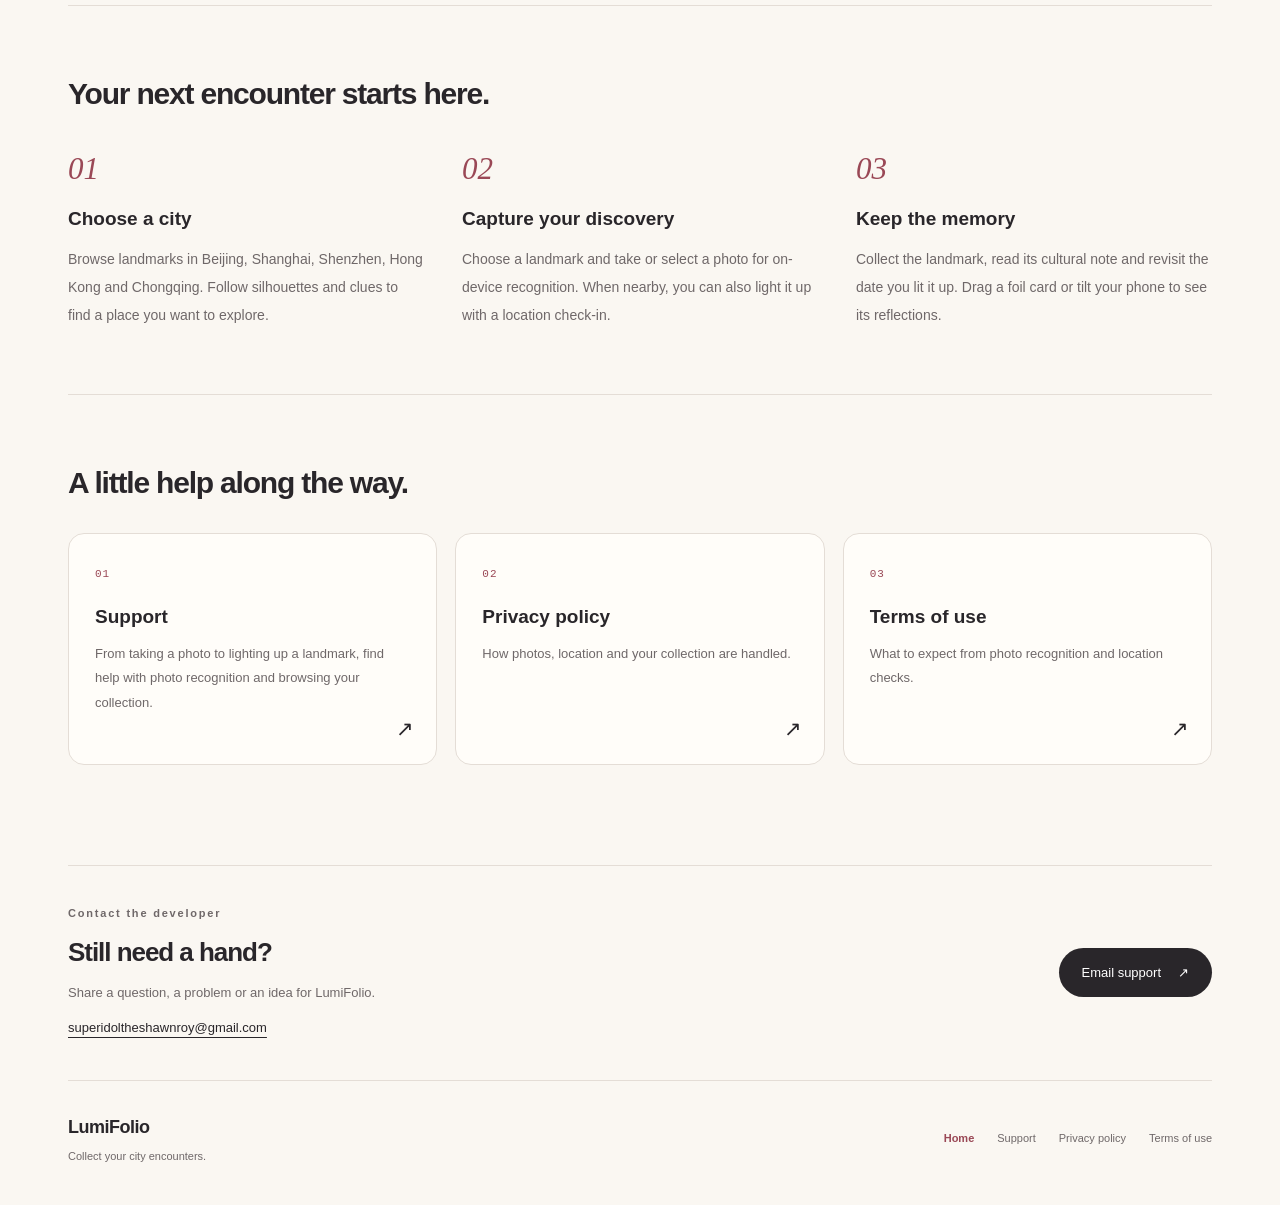
==== commit a51960b4: "Refresh website materials and prioritize photo recognition guidance" ====
--- a/index.html
+++ b/index.html
@@ -1,3 +1,3 @@
 <!doctype html>
-<html lang="en"><head><meta charset="utf-8"><meta name="viewport" content="width=device-width,initial-scale=1"><meta name="description" content="A landmark atlas and photo check-in app for exploring China. Discover architecture, light up cards, and keep the places you encounter."><meta name="theme-color" content="#faf7f2"><title>Collect your city encounters. · LumiFolio</title><link rel="canonical" href="https://superidoltheshawnroy.github.io/lumifolio-support/index.html"><link rel="alternate" hreflang="en" href="https://superidoltheshawnroy.github.io/lumifolio-support/index.html"><link rel="alternate" hreflang="zh-Hans" href="https://superidoltheshawnroy.github.io/lumifolio-support/zh-Hans/index.html"><link rel="alternate" hreflang="zh-Hant" href="https://superidoltheshawnroy.github.io/lumifolio-support/zh-Hant/index.html"><meta property="og:title" content="Collect your city encounters. · LumiFolio"><meta property="og:description" content="A landmark atlas and photo check-in app for exploring China. Discover architecture, light up cards, and keep the places you encounter."><meta property="og:type" content="website"><meta property="og:url" content="https://superidoltheshawnroy.github.io/lumifolio-support/index.html"><link rel="icon" href="assets/icon.png"><link rel="stylesheet" href="style.css"></head>
-<body class="page-home"><a class="skip" href="#content">Home</a><div class="page"><header><a class="brand" href="index.html"><img src="assets/icon.png" width="36" height="36" alt="">LumiFolio</a><nav aria-label="Information"><a href="index.html" aria-current="page">Home</a><a href="support.html">Support</a><a href="privacy.html">Privacy policy</a><a href="terms.html">Terms of use</a></nav></header><div class="languages"><a href="index.html" lang="en" hreflang="en" aria-current="true">English</a><a href="zh-Hans/index.html" lang="zh-Hans" hreflang="zh-Hans">简体中文</a><a href="zh-Hant/index.html" lang="zh-Hant" hreflang="zh-Hant">繁體中文</a></div><main id="content"><div class="title-block"><div class="title-copy"><span class="eyebrow"><i class="status-dot" aria-hidden="true"></i>City exploration · Landmark atlas · Collectible cards</span><h1><span>Collect your city</span><span>encounters.</span></h1><p class="lead">A landmark atlas and photo check-in app for exploring China. Discover architecture, light up cards, and keep the places you encounter.</p><div class="hero-actions"><a class="app-store" href="https://apps.apple.com/app/id6829957036"><span aria-hidden="true">↗</span>View on the App Store</a><a class="text-link" href="#inside">Take a look inside <span aria-hidden="true">↓</span></a></div><p class="hero-meta">Five cities. 62 landmarks (and growing). Your own collection.</p><p class="hero-cities">Currently supported: Beijing · Shanghai · Shenzhen · Hong Kong · Chongqing</p></div><div class="hero-art" role="img" aria-label="App screens showing city exploration and a landmark foil card"><span class="art-orbit" aria-hidden="true"></span><span class="art-star" aria-hidden="true">✦</span><img class="device device-explore" src="assets/screenshots/en/01-explore-screen.jpg" width="368" height="800" alt="" fetchpriority="high"><img class="device device-flash" src="assets/screenshots/en/06-flash-screen.jpg" width="368" height="800" alt=""><span class="art-note" aria-hidden="true">A CITY. A STORY. A KEEPSAKE.</span></div></div><div class="home-content"><aside class="privacy-banner" id="offline"><span class="privacy-mark" aria-hidden="true">✦</span><div><h2>Travel light. Explore freely.</h2><p>No account required. Browsing the atlas, lighting up landmarks with photos and viewing your collection do not require an internet connection. Photos are recognised entirely on your device and are never uploaded to any external image recognition service. App data is stored only on your device to safeguard your privacy.</p><p>The roaming map needs an internet connection, with location access optional for seeing your position, finding nearby landmarks or checking in at a landmark.</p></div><a class="text-link" href="privacy.html">How we handle your privacy <span aria-hidden="true">↗</span></a></aside><section class="position section"><h2>A little discovery.<br>A lasting city memory.</h2><p>From the Temple of Heaven to modern skylines, LumiFolio brings architecture, photos and city memories together through a visual style inspired by Chinese papercut art. Explore at your own pace, whether you love architecture, city photography or collecting cards.</p></section><section class="showcase section" id="inside"><div class="section-heading"><div><span class="eyebrow">INSIDE THE APP</span><h2>From discovery to collection.</h2></div><p>Explore the cities and stories inside LumiFolio. Select an image to see the full screenshot.</p></div><div class="screenshot-grid"><figure><a class="poster-link" href="assets/screenshots/en/01-explore.jpg"><img src="assets/screenshots/en/01-explore.jpg" width="1206" height="2622" loading="lazy" decoding="async" alt="Every city is worth collecting. — Five cities. A new way to discover their landmarks."></a><figcaption><span class="number">01</span><span>Five cities. A new way to discover their landmarks.</span></figcaption></figure><figure><a class="poster-link" href="assets/screenshots/en/02-city.jpg"><img src="assets/screenshots/en/02-city.jpg" width="1206" height="2622" loading="lazy" decoding="async" alt="Explore landmarks. Discover their stories. — Follow papercut clues and get to know each place."></a><figcaption><span class="number">02</span><span>Follow papercut clues and get to know each place.</span></figcaption></figure><figure><a class="poster-link" href="assets/screenshots/en/03-shenzhen.jpg"><img src="assets/screenshots/en/03-shenzhen.jpg" width="1206" height="2622" loading="lazy" decoding="async" alt="A new perspective on Shenzhen. — Explore 19 landmarks in a city shaped by change."></a><figcaption><span class="number">03</span><span>Explore 19 landmarks in a city shaped by change.</span></figcaption></figure><figure><a class="poster-link" href="assets/screenshots/en/04-roam.jpg"><img src="assets/screenshots/en/04-roam.jpg" width="1206" height="2622" loading="lazy" decoding="async" alt="Wander the streets. Find what’s nearby. — Roam the map and discover nearby unlit landmarks."></a><figcaption><span class="number">04</span><span>Roam the map and discover nearby unlit landmarks.</span></figcaption></figure><figure><a class="poster-link" href="assets/screenshots/en/05-timeline-multicity.jpg"><img src="assets/screenshots/en/05-timeline-multicity.jpg" width="1206" height="2622" loading="lazy" decoding="async" alt="Keep your journeys in time. — Revisit your collection, one memorable day at a time."></a><figcaption><span class="number">05</span><span>Revisit your collection, one memorable day at a time.</span></figcaption></figure><figure><a class="poster-link" href="assets/screenshots/en/06-flash.jpg"><img src="assets/screenshots/en/06-flash.jpg" width="1206" height="2622" loading="lazy" decoding="async" alt="More than a landmark. A story to keep. — Foil cards, collection dates and notes about each place."></a><figcaption><span class="number">06</span><span>Foil cards, collection dates and notes about each place.</span></figcaption></figure></div></section><section class="how-it-works section"><h2>Your next encounter starts here.</h2><ol class="steps"><li><span class="step-number">01</span><h3>Choose a city</h3><p>Browse landmarks in Beijing, Shanghai, Shenzhen, Hong Kong and Chongqing. Follow silhouettes and clues to find a place you want to explore.</p></li><li><span class="step-number">02</span><h3>Capture your discovery</h3><p>Choose a landmark and take or select a photo for on-device recognition. When nearby, you can also light it up with a location check-in.</p></li><li><span class="step-number">03</span><h3>Keep the memory</h3><p>Collect the landmark, read its cultural note and revisit the date you lit it up. Drag a foil card or tilt your phone to see its reflections.</p></li></ol></section><section class="resources section"><h2>A little help along the way.</h2><div class="routes"><a href="support.html"><span class="route-number">01</span><h3>Support</h3><p>Explore, light up, collect. Find answers here, or get in touch with the developer.</p><span class="route-arrow" aria-hidden="true">↗</span></a><a href="privacy.html"><span class="route-number">02</span><h3>Privacy policy</h3><p>How photos, location and your collection are handled.</p><span class="route-arrow" aria-hidden="true">↗</span></a><a href="terms.html"><span class="route-number">03</span><h3>Terms of use</h3><p>What to expect from photo recognition and location checks.</p><span class="route-arrow" aria-hidden="true">↗</span></a></div></section></div><aside class="contact"><div><span class="eyebrow">Contact the developer</span><h2>Still need a hand?</h2><p>Share a question, a problem or an idea for LumiFolio.</p><a class="email" href="mailto:superidoltheshawnroy@gmail.com?subject=LumiFolio%20support">superidoltheshawnroy@gmail.com</a></div><a class="email-button" href="mailto:superidoltheshawnroy@gmail.com?subject=LumiFolio%20support">Email support <span aria-hidden="true">↗</span></a></aside></main><footer><div><a class="footer-brand" href="index.html">LumiFolio</a><p>Collect your city encounters.</p></div><div class="footer-links"><a href="index.html" aria-current="page">Home</a><a href="support.html">Support</a><a href="privacy.html">Privacy policy</a><a href="terms.html">Terms of use</a></div></footer></div></body></html>+<html lang="en"><head><meta charset="utf-8"><meta name="viewport" content="width=device-width,initial-scale=1"><meta name="description" content="A landmark atlas and photo check-in app for exploring China. Frame a landmark, take a photo and light up its card to keep the discoveries you make along the way."><meta name="theme-color" content="#faf7f2"><title>Collect your city encounters. · LumiFolio</title><link rel="canonical" href="https://superidoltheshawnroy.github.io/lumifolio-support/index.html"><link rel="alternate" hreflang="en" href="https://superidoltheshawnroy.github.io/lumifolio-support/index.html"><link rel="alternate" hreflang="zh-Hans" href="https://superidoltheshawnroy.github.io/lumifolio-support/zh-Hans/index.html"><link rel="alternate" hreflang="zh-Hant" href="https://superidoltheshawnroy.github.io/lumifolio-support/zh-Hant/index.html"><meta property="og:title" content="Collect your city encounters. · LumiFolio"><meta property="og:description" content="A landmark atlas and photo check-in app for exploring China. Frame a landmark, take a photo and light up its card to keep the discoveries you make along the way."><meta property="og:type" content="website"><meta property="og:url" content="https://superidoltheshawnroy.github.io/lumifolio-support/index.html"><link rel="icon" href="assets/icon.png"><link rel="stylesheet" href="style.css"></head>
+<body class="page-home"><a class="skip" href="#content">Home</a><div class="page"><header><a class="brand" href="index.html"><img src="assets/icon.png" width="36" height="36" alt="">LumiFolio</a><nav aria-label="Information"><a href="index.html" aria-current="page">Home</a><a href="support.html">Support</a><a href="privacy.html">Privacy policy</a><a href="terms.html">Terms of use</a></nav></header><div class="languages"><a href="index.html" lang="en" hreflang="en" aria-current="true">English</a><a href="zh-Hans/index.html" lang="zh-Hans" hreflang="zh-Hans">简体中文</a><a href="zh-Hant/index.html" lang="zh-Hant" hreflang="zh-Hant">繁體中文</a></div><main id="content"><div class="title-block"><div class="title-copy"><span class="eyebrow"><i class="status-dot" aria-hidden="true"></i>Photo recognition · Landmark atlas · Collectible cards</span><h1><span>Collect your city</span><span>encounters.</span></h1><p class="lead">A landmark atlas and photo check-in app for exploring China. Frame a landmark, take a photo and light up its card to keep the discoveries you make along the way.</p><div class="hero-actions"><a class="app-store" href="https://apps.apple.com/app/id6829957036"><span aria-hidden="true">↗</span>View on the App Store</a><a class="text-link" href="#inside">See how photo recognition works <span aria-hidden="true">↓</span></a></div><p class="hero-meta">Five cities. 62 landmarks (and growing). Your own collection.</p><p class="hero-cities">Currently supported: Beijing · Shanghai · Shenzhen · Hong Kong · Chongqing</p></div><div class="hero-art" role="img" aria-label="App screens showing on-device photo recognition and a lit landmark foil card"><span class="art-orbit" aria-hidden="true"></span><span class="art-star" aria-hidden="true">✦</span><img class="device device-photo" src="assets/screenshots/en/08-photo-light-screen.jpg" width="368" height="800" alt="" fetchpriority="high"><img class="device device-flash" src="assets/screenshots/en/06-flash-screen.jpg" width="368" height="800" alt=""><span class="art-note" aria-hidden="true">A CITY. A STORY. A KEEPSAKE.</span></div></div><div class="home-content"><aside class="privacy-banner" id="offline"><span class="privacy-mark" aria-hidden="true">✦</span><div><h2>Travel light. Explore freely.</h2><p>No account required. Browsing the atlas, lighting up landmarks with photos and viewing your collection do not require an internet connection. Photos are recognised entirely on your device and are never uploaded to any external image recognition service. App data is stored only on your device to safeguard your privacy.</p><p>The roaming map needs an internet connection, with location access optional for seeing your position, finding nearby landmarks or checking in at a landmark.</p></div><a class="text-link" href="privacy.html">How we handle your privacy <span aria-hidden="true">↗</span></a></aside><section class="position section"><h2>A little discovery.<br>A lasting city memory.</h2><p>From the Temple of Heaven to modern skylines, LumiFolio brings architecture, photos and city memories together through a visual style inspired by Chinese papercut art. Explore at your own pace, whether you love architecture, city photography or collecting cards.</p></section><section class="showcase section" id="inside"><div class="section-heading"><div><span class="eyebrow">INSIDE THE APP</span><h2>Frame a landmark. Light it up.</h2></div><p>Light up landmarks and collect shimmering cards. See how photos, the atlas and city exploration bring a landmark into your collection. Select an image to see the full screenshot.</p></div><div class="screenshot-grid"><figure><a class="poster-link" href="assets/screenshots/en/01-flash.jpg"><img src="assets/screenshots/en/01-flash.jpg" width="1206" height="2622" loading="lazy" decoding="async" alt="Collect China’s landmarks as cards. — Light up landmarks and collect shimmering cards."></a><figcaption><span class="number">01</span><span>Light up landmarks and collect shimmering cards.</span></figcaption></figure><figure><a class="poster-link" href="assets/screenshots/en/02-photo-light.jpg"><img src="assets/screenshots/en/02-photo-light.jpg" width="1206" height="2622" loading="lazy" decoding="async" alt="Frame a landmark. Light it up. — Match the outline and photograph the landmark in front of you."></a><figcaption><span class="number">02</span><span>Match the outline and photograph the landmark in front of you.</span></figcaption></figure><figure><a class="poster-link" href="assets/screenshots/en/03-city.jpg"><img src="assets/screenshots/en/03-city.jpg" width="1206" height="2622" loading="lazy" decoding="async" alt="Follow papercut clues. Discover their stories. — From paper silhouettes to lit landmarks, discover the stories behind them."></a><figcaption><span class="number">03</span><span>From paper silhouettes to lit landmarks, discover the stories behind them.</span></figcaption></figure><figure><a class="poster-link" href="assets/screenshots/en/04-explore.jpg"><img src="assets/screenshots/en/04-explore.jpg" width="1206" height="2622" loading="lazy" decoding="async" alt="Every city is worth collecting. — Five cities. Dozens of landmarks, with more on the way."></a><figcaption><span class="number">04</span><span>Five cities. Dozens of landmarks, with more on the way.</span></figcaption></figure><figure><a class="poster-link" href="assets/screenshots/en/05-timeline-multicity.jpg"><img src="assets/screenshots/en/05-timeline-multicity.jpg" width="1206" height="2622" loading="lazy" decoding="async" alt="Keep your journeys in time. — Revisit your collection, one memorable day at a time."></a><figcaption><span class="number">05</span><span>Revisit your collection, one memorable day at a time.</span></figcaption></figure></div></section><section class="how-it-works section"><h2>Your next encounter starts here.</h2><ol class="steps"><li><span class="step-number">01</span><h3>Choose a city</h3><p>Browse landmarks in Beijing, Shanghai, Shenzhen, Hong Kong and Chongqing. Follow silhouettes and clues to find a place you want to explore.</p></li><li><span class="step-number">02</span><h3>Capture your discovery</h3><p>Choose a landmark and take or select a photo for on-device recognition. When nearby, you can also light it up with a location check-in.</p></li><li><span class="step-number">03</span><h3>Keep the memory</h3><p>Collect the landmark, read its cultural note and revisit the date you lit it up. Drag a foil card or tilt your phone to see its reflections.</p></li></ol></section><section class="resources section"><h2>A little help along the way.</h2><div class="routes"><a href="support.html"><span class="route-number">01</span><h3>Support</h3><p>From taking a photo to lighting up a landmark, find help with photo recognition and browsing your collection.</p><span class="route-arrow" aria-hidden="true">↗</span></a><a href="privacy.html"><span class="route-number">02</span><h3>Privacy policy</h3><p>How photos, location and your collection are handled.</p><span class="route-arrow" aria-hidden="true">↗</span></a><a href="terms.html"><span class="route-number">03</span><h3>Terms of use</h3><p>What to expect from photo recognition and location checks.</p><span class="route-arrow" aria-hidden="true">↗</span></a></div></section></div><aside class="contact"><div><span class="eyebrow">Contact the developer</span><h2>Still need a hand?</h2><p>Share a question, a problem or an idea for LumiFolio.</p><a class="email" href="mailto:superidoltheshawnroy@gmail.com?subject=LumiFolio%20support">superidoltheshawnroy@gmail.com</a></div><a class="email-button" href="mailto:superidoltheshawnroy@gmail.com?subject=LumiFolio%20support">Email support <span aria-hidden="true">↗</span></a></aside></main><footer><div><a class="footer-brand" href="index.html">LumiFolio</a><p>Collect your city encounters.</p></div><div class="footer-links"><a href="index.html" aria-current="page">Home</a><a href="support.html">Support</a><a href="privacy.html">Privacy policy</a><a href="terms.html">Terms of use</a></div></footer></div></body></html>
--- a/style.css
+++ b/style.css
@@ -1,12 +1,12 @@
 :root{color-scheme:light;--paper:#faf7f2;--card:#fffdf9;--ink:#29262a;--muted:#6f6869;--line:#e4ddd6;--rose:#9a4856;--lilac:#d9cbdc;--serif:"Iowan Old Style","Songti SC","Noto Serif CJK SC",serif}
 *{box-sizing:border-box}html{scroll-behavior:smooth;scroll-padding-top:28px}body{margin:0;background:var(--paper);color:var(--ink);font-family:-apple-system,BlinkMacSystemFont,"Segoe UI","PingFang SC","Microsoft YaHei",sans-serif;font-size:16px;line-height:1.8;-webkit-font-smoothing:antialiased}a{color:inherit;text-underline-offset:5px}a:focus-visible,summary:focus-visible{outline:2px solid var(--rose);outline-offset:5px}img{max-width:100%;height:auto}p{margin:0 0 18px}h1,h2,h3{margin:0;font-weight:600}h1,h2{letter-spacing:-.04em}h2{font-size:30px;line-height:1.5}h3{font-size:19px;line-height:1.5}.page{max-width:1240px;margin:auto;padding:0 48px}.skip{position:absolute;top:-90px;left:20px;background:var(--card);padding:10px 20px;z-index:5}.skip:focus{top:10px}
 header{display:flex;align-items:center;justify-content:space-between;gap:28px;padding:29px 0 25px;border-bottom:1px solid var(--line)}.brand{display:flex;align-items:center;gap:11px;text-decoration:none;font-size:26px;font-weight:650;letter-spacing:-1px}.brand img{border-radius:9px}nav,.footer-links{display:flex;gap:28px;flex-wrap:wrap}nav a,.footer-links a{text-decoration:none;font-size:13px;color:var(--muted)}nav a[aria-current=page],.footer-links a[aria-current=page]{color:var(--rose);font-weight:600}nav a:hover,.footer-links a:hover{text-decoration:underline}.languages{display:flex;justify-content:flex-end;gap:18px;padding-top:15px}.languages a{font-size:11px;text-decoration:none;color:var(--muted)}.languages a[aria-current=true]{color:var(--ink);text-decoration:underline}.title-block{padding:54px 0 40px}.eyebrow{display:block;letter-spacing:1.8px;font-size:11px;color:var(--muted);font-weight:550}.status-dot{display:inline-block;width:7px;height:7px;border-radius:50%;background:var(--rose);margin-right:10px;vertical-align:1px}h1{font-family:var(--serif);font-size:clamp(36px,4.8vw,56px);line-height:1.3;margin:18px 0;max-width:850px}.lead{font-size:17px;color:var(--muted);margin-top:20px;max-width:660px;line-height:1.9}.date{font-size:11px;color:var(--muted);margin:22px 0 0}.title-copy{min-width:0}.text-link{display:inline-flex;align-items:center;gap:12px;font-size:13px;text-decoration:none}.text-link:hover{text-decoration:underline}.app-store,.email-button{display:inline-flex;align-items:center;justify-content:center;gap:17px;background:var(--ink);color:#fff;text-decoration:none;padding:13px 23px;font-size:13px;border-radius:30px;white-space:nowrap;transition:background .2s,transform .2s}.app-store:hover,.email-button:hover{background:var(--rose);transform:translateY(-2px)}
-.page-home .title-block{display:grid;grid-template-columns:1.1fr 1fr;align-items:center;gap:32px;padding:20px 0 45px;min-height:595px}.page-home h1{font-size:clamp(42px,4.9vw,64px);line-height:1.4;letter-spacing:-.05em;margin:24px 0}.page-home h1 span{display:block}.page-home .lead{font-size:16px;max-width:480px}.hero-actions{display:flex;align-items:center;flex-wrap:wrap;gap:24px;margin:29px 0}.hero-meta{font-size:12px;margin:0 0 5px;color:var(--ink)}.hero-cities{font-size:11px;color:var(--muted);margin:0}.hero-art{position:relative;height:535px;isolation:isolate}.art-orbit{position:absolute;inset:44px -6px 36px 8px;background:linear-gradient(140deg,#f0e3e0,#e5dce9 70%,#ebe4ed);border-radius:48% 48% 35% 35%;transform:rotate(-7deg);z-index:-1}.device{position:absolute;width:47%;max-width:225px;border:5px solid #302b30;border-radius:30px;box-shadow:0 25px 44px #4533422b}.device-explore{left:8%;top:26px;transform:rotate(-10deg)}.device-flash{right:1%;top:76px;transform:rotate(9deg)}.art-star{position:absolute;right:8%;top:0;font-size:50px;color:var(--rose)}.art-note{position:absolute;bottom:0;left:8%;font-size:9px;letter-spacing:2px;color:var(--muted);transform:rotate(-4deg)}
+.page-home .title-block{display:grid;grid-template-columns:1.1fr 1fr;align-items:center;gap:32px;padding:20px 0 45px;min-height:595px}.page-home h1{font-size:clamp(42px,4.9vw,64px);line-height:1.4;letter-spacing:-.05em;margin:24px 0}.page-home h1 span{display:block}.page-home .lead{font-size:16px;max-width:480px}.hero-actions{display:flex;align-items:center;flex-wrap:wrap;gap:24px;margin:29px 0}.hero-meta{font-size:12px;margin:0 0 5px;color:var(--ink)}.hero-cities{font-size:11px;color:var(--muted);margin:0}.hero-art{position:relative;height:535px;isolation:isolate}.art-orbit{position:absolute;inset:44px -6px 36px 8px;background:linear-gradient(140deg,#f0e3e0,#e5dce9 70%,#ebe4ed);border-radius:48% 48% 35% 35%;transform:rotate(-7deg);z-index:-1}.device{position:absolute;width:47%;max-width:225px;border:5px solid #302b30;border-radius:30px;box-shadow:0 25px 44px #4533422b}.device-photo{left:8%;top:26px;transform:rotate(-10deg)}.device-flash{right:1%;top:76px;transform:rotate(9deg)}.art-star{position:absolute;right:8%;top:0;font-size:50px;color:var(--rose)}.art-note{position:absolute;bottom:0;left:8%;font-size:9px;letter-spacing:2px;color:var(--muted);transform:rotate(-4deg)}
 .section{padding:65px 0;border-top:1px solid var(--line)}.position{border-top:0;display:grid;grid-template-columns:1fr 1fr;gap:80px;align-items:center}.position h2{font-family:var(--serif);font-size:34px;line-height:1.6}.position p{font-size:15px;color:var(--muted);margin:0;line-height:2.1}.section-heading{display:flex;justify-content:space-between;gap:40px;align-items:flex-end;margin-bottom:32px}.section-heading h2{margin-top:10px}.section-heading>p{font-size:13px;color:var(--muted);max-width:360px;margin:0}.screenshot-grid{display:grid;grid-template-columns:repeat(3,minmax(0,1fr));gap:35px 24px}figure{margin:0;min-width:0}.poster-link{display:block;border-radius:18px;overflow:hidden;border:1px solid #e5d8d4;background:#f0e3df;transition:transform .25s,box-shadow .25s}.poster-link:hover{transform:translateY(-5px);box-shadow:0 15px 30px #49334116}.poster-link img{display:block;width:100%}figcaption{display:flex;align-items:baseline;gap:12px;font-size:12px;color:var(--muted);line-height:1.8;padding:14px 4px 0}.number{font:11px ui-monospace,monospace;color:var(--rose);letter-spacing:1px;flex:none}.steps{list-style:none;padding:0;margin:35px 0 0;display:grid;grid-template-columns:repeat(3,minmax(0,1fr));gap:38px}.step-number{display:block;color:var(--rose);font:italic 31px var(--serif);margin-bottom:18px}.steps h3{margin-bottom:12px}.steps p{color:var(--muted);font-size:14px;line-height:2;margin:0}.privacy-banner{display:flex;align-items:center;gap:28px;padding:36px;background:#eee6ed;border-radius:22px;margin:0}.privacy-mark{font-size:40px;color:var(--rose);flex:none}.privacy-banner h2{font-size:23px}.privacy-banner p{font-size:13px;color:var(--muted);max-width:610px;margin:8px 0 0}.privacy-banner>.text-link{margin-left:auto;flex:none}.resources h2{margin-bottom:28px}.routes{display:grid;grid-template-columns:repeat(3,minmax(0,1fr));gap:18px}.routes>a{position:relative;text-decoration:none;padding:24px 26px 32px;border:1px solid var(--line);border-radius:16px;background:var(--card);min-width:0;transition:border-color .2s}.routes>a:hover{border-color:var(--rose)}.routes h3{margin:16px 0 10px}.routes p{font-size:13px;color:var(--muted);line-height:1.9;padding-bottom:16px;margin:0}.route-arrow{position:absolute;right:22px;bottom:16px;font-size:21px}.route-number{font:11px ui-monospace,monospace;color:var(--rose);letter-spacing:1px}
 .document{background:var(--card);border:1px solid var(--line);border-radius:22px;padding:36px 42px;max-width:1040px}.document section+section{margin-top:32px}.document h2{font-size:18px;line-height:1.6;letter-spacing:0;margin:0 0 13px;display:flex;gap:15px;align-items:baseline}.document p{font-size:14px;line-height:1.95;white-space:pre-line}.document p:last-child{margin-bottom:0}.summary{padding-bottom:24px;border-bottom:1px solid var(--line);font-weight:500}.small-note{color:var(--muted);font-size:12px!important;line-height:1.9!important;margin-top:28px}.support-layout{display:grid;grid-template-columns:255px minmax(0,1fr);gap:65px;padding-bottom:65px}.help-topics{display:flex;flex-direction:column;align-self:start;position:sticky;top:28px;background:#eee6ed;padding:8px 22px;border-radius:16px}.help-topics>a{display:flex;align-items:baseline;gap:12px;text-decoration:none;font-size:13px;padding:19px 0}.help-topics>a+ a{border-top:1px solid #d8cbd5}.help-topics>a>span:last-child{margin-left:auto}.help-topics>a:hover{color:var(--rose)}.faq-group{scroll-margin-top:28px}.faq-group+.faq-group{margin-top:45px}.faq-group h2{display:flex;align-items:baseline;gap:16px;font-size:22px;margin:0 0 20px}details{border-top:1px solid var(--line);padding:19px 0}details:last-of-type{border-bottom:1px solid var(--line)}summary{cursor:pointer;font-size:15px;font-weight:550;line-height:1.7;padding-right:15px}summary::marker{color:var(--rose)}details p{padding:15px 0 0;color:var(--muted);font-size:14px;line-height:1.95;margin:0}details[open] summary{color:var(--rose)}
 .contact{padding:38px 0;display:flex;justify-content:space-between;gap:40px;align-items:center;border-top:1px solid var(--line);border-bottom:1px solid var(--line);margin-top:35px}.contact .eyebrow{margin-bottom:9px}.contact h2{font-size:26px}.contact p{color:var(--muted);font-size:13px;max-width:650px;margin:9px 0}.email{font-size:13px;overflow-wrap:anywhere}.email-button{flex:none}footer{display:flex;justify-content:space-between;align-items:center;padding:30px 0 38px;gap:30px;color:var(--muted);font-size:11px}.footer-brand{font-size:18px;color:var(--ink);font-weight:600;text-decoration:none;letter-spacing:-.5px}footer p{margin:4px 0 0}.footer-links{gap:23px}.footer-links a{font-size:11px}
 @media(min-width:1400px){.page-home .title-block{min-height:620px}}
-@media(max-width:1000px){.page{padding:0 32px}.page-home .title-block{gap:18px;min-height:540px}.page-home h1{font-size:48px}.hero-art{height:465px}.device{border-radius:26px;width:46%}.device-explore{left:5%;top:35px}.device-flash{top:90px;right:0}.art-note{font-size:8px;bottom:4px;left:0}.hero-actions{gap:17px}.hero-actions .text-link{font-size:12px}.position{gap:40px}.position h2{font-size:29px}.privacy-banner{padding:28px;gap:20px;flex-wrap:wrap}.privacy-banner>.text-link{margin-left:60px}.support-layout{grid-template-columns:215px minmax(0,1fr);gap:35px}.help-topics{padding:6px 16px}.steps{gap:28px}nav{gap:20px}}
-@media(max-width:700px){.page{padding:0 22px}header{align-items:flex-start;padding:22px 0 18px;gap:18px;flex-direction:column}.brand{font-size:25px}nav{gap:23px}nav a{font-size:12px}.languages{gap:16px}.eyebrow{font-size:10px;letter-spacing:1.2px}.title-block{padding:38px 0 30px}h1{font-size:36px}.lead{font-size:15px}.page-home .title-block{display:flex;flex-direction:column;align-items:stretch;padding:37px 0 30px;gap:26px}.page-home h1{font-size:45px;line-height:1.45;margin:20px 0}.page-home .lead{font-size:15px;max-width:450px;margin-top:16px}.hero-actions{margin:25px 0 23px;gap:22px}.app-store{font-size:12px;padding:12px 20px}.hero-meta{font-size:11px}.hero-cities{font-size:10px}.hero-art{height:485px;width:100%;max-width:420px;align-self:center}.device{width:46%;border-width:4px;border-radius:26px}.device-explore{left:7%;top:24px}.device-flash{right:3%;top:78px}.art-orbit{inset:35px 7px 38px 9px}.art-note{left:10%;bottom:7px}.art-star{font-size:42px;right:10%;top:0}.section{padding:42px 0}h2{font-size:25px}.position{grid-template-columns:1fr;gap:22px}.position h2{font-size:29px}.position p{font-size:14px}.section-heading{display:block;margin-bottom:25px}.section-heading>p{max-width:400px;margin-top:14px;font-size:12px}.screenshot-grid{grid-template-columns:repeat(2,minmax(0,1fr));gap:25px 14px}.poster-link{border-radius:12px}figcaption{font-size:11px;gap:8px;padding-top:10px;display:block}figcaption .number{margin-right:7px;font-size:9px}.steps{grid-template-columns:1fr;gap:28px;margin-top:28px}.steps li{position:relative;padding-left:50px}.step-number{position:absolute;left:0;top:0;font-size:26px}.steps h3{font-size:18px;margin-bottom:7px}.steps p{font-size:13px}.privacy-banner{display:grid;grid-template-columns:28px minmax(0,1fr);margin:0;padding:26px 23px;border-radius:18px;gap:14px;align-items:start}.privacy-mark{font-size:28px;line-height:1.2}.privacy-banner>div{min-width:0}.privacy-banner h2{font-size:20px}.privacy-banner p{font-size:12px}.privacy-banner>.text-link{grid-column:2;margin-left:0;font-size:12px}.routes{grid-template-columns:1fr;gap:13px}.routes>a{padding:19px 23px 27px}.routes h3{font-size:18px;margin-top:10px}.routes p{padding-right:20px;padding-bottom:0}.resources h2{margin-bottom:23px}.document{padding:25px 23px;border-radius:18px}.document h2{font-size:16px;gap:10px}.document p{font-size:14px}.support-layout{grid-template-columns:1fr;gap:35px;padding-bottom:18px}.help-topics{position:static;padding:6px 20px}.help-topics>a{padding:15px 0}.faq-group h2{font-size:20px;margin-bottom:18px}summary{font-size:14px}details p{font-size:13px}.contact{align-items:flex-start;flex-direction:column;gap:23px;padding:29px 0;margin-top:24px}.contact h2{font-size:24px}.email{font-size:12px}footer{align-items:flex-start;flex-direction:column;gap:24px;padding-bottom:30px}.footer-links{gap:24px}}
+@media(max-width:1000px){.page{padding:0 32px}.page-home .title-block{gap:18px;min-height:540px}.page-home h1{font-size:48px}.hero-art{height:465px}.device{border-radius:26px;width:46%}.device-photo{left:5%;top:35px}.device-flash{top:90px;right:0}.art-note{font-size:8px;bottom:4px;left:0}.hero-actions{gap:17px}.hero-actions .text-link{font-size:12px}.position{gap:40px}.position h2{font-size:29px}.privacy-banner{padding:28px;gap:20px;flex-wrap:wrap}.privacy-banner>.text-link{margin-left:60px}.support-layout{grid-template-columns:215px minmax(0,1fr);gap:35px}.help-topics{padding:6px 16px}.steps{gap:28px}nav{gap:20px}}
+@media(max-width:700px){.page{padding:0 22px}header{align-items:flex-start;padding:22px 0 18px;gap:18px;flex-direction:column}.brand{font-size:25px}nav{gap:23px}nav a{font-size:12px}.languages{gap:16px}.eyebrow{font-size:10px;letter-spacing:1.2px}.title-block{padding:38px 0 30px}h1{font-size:36px}.lead{font-size:15px}.page-home .title-block{display:flex;flex-direction:column;align-items:stretch;padding:37px 0 30px;gap:26px}.page-home h1{font-size:45px;line-height:1.45;margin:20px 0}.page-home .lead{font-size:15px;max-width:450px;margin-top:16px}.hero-actions{margin:25px 0 23px;gap:22px}.app-store{font-size:12px;padding:12px 20px}.hero-meta{font-size:11px}.hero-cities{font-size:10px}.hero-art{height:485px;width:100%;max-width:420px;align-self:center}.device{width:46%;border-width:4px;border-radius:26px}.device-photo{left:7%;top:24px}.device-flash{right:3%;top:78px}.art-orbit{inset:35px 7px 38px 9px}.art-note{left:10%;bottom:7px}.art-star{font-size:42px;right:10%;top:0}.section{padding:42px 0}h2{font-size:25px}.position{grid-template-columns:1fr;gap:22px}.position h2{font-size:29px}.position p{font-size:14px}.section-heading{display:block;margin-bottom:25px}.section-heading>p{max-width:400px;margin-top:14px;font-size:12px}.screenshot-grid{grid-template-columns:repeat(2,minmax(0,1fr));gap:25px 14px}.poster-link{border-radius:12px}figcaption{font-size:11px;gap:8px;padding-top:10px;display:block}figcaption .number{margin-right:7px;font-size:9px}.steps{grid-template-columns:1fr;gap:28px;margin-top:28px}.steps li{position:relative;padding-left:50px}.step-number{position:absolute;left:0;top:0;font-size:26px}.steps h3{font-size:18px;margin-bottom:7px}.steps p{font-size:13px}.privacy-banner{display:grid;grid-template-columns:28px minmax(0,1fr);margin:0;padding:26px 23px;border-radius:18px;gap:14px;align-items:start}.privacy-mark{font-size:28px;line-height:1.2}.privacy-banner>div{min-width:0}.privacy-banner h2{font-size:20px}.privacy-banner p{font-size:12px}.privacy-banner>.text-link{grid-column:2;margin-left:0;font-size:12px}.routes{grid-template-columns:1fr;gap:13px}.routes>a{padding:19px 23px 27px}.routes h3{font-size:18px;margin-top:10px}.routes p{padding-right:20px;padding-bottom:0}.resources h2{margin-bottom:23px}.document{padding:25px 23px;border-radius:18px}.document h2{font-size:16px;gap:10px}.document p{font-size:14px}.support-layout{grid-template-columns:1fr;gap:35px;padding-bottom:18px}.help-topics{position:static;padding:6px 20px}.help-topics>a{padding:15px 0}.faq-group h2{font-size:20px;margin-bottom:18px}summary{font-size:14px}details p{font-size:13px}.contact{align-items:flex-start;flex-direction:column;gap:23px;padding:29px 0;margin-top:24px}.contact h2{font-size:24px}.email{font-size:12px}footer{align-items:flex-start;flex-direction:column;gap:24px;padding-bottom:30px}.footer-links{gap:24px}}
 @media(max-width:380px){.page{padding:0 18px}.page-home h1{font-size:39px}.hero-art{height:435px}.device{border-radius:23px}.hero-actions{gap:14px}.hero-actions .text-link{font-size:11px}nav{gap:19px}}
 @media(prefers-reduced-motion:reduce){html{scroll-behavior:auto}*,*::before,*::after{transition:none!important}}
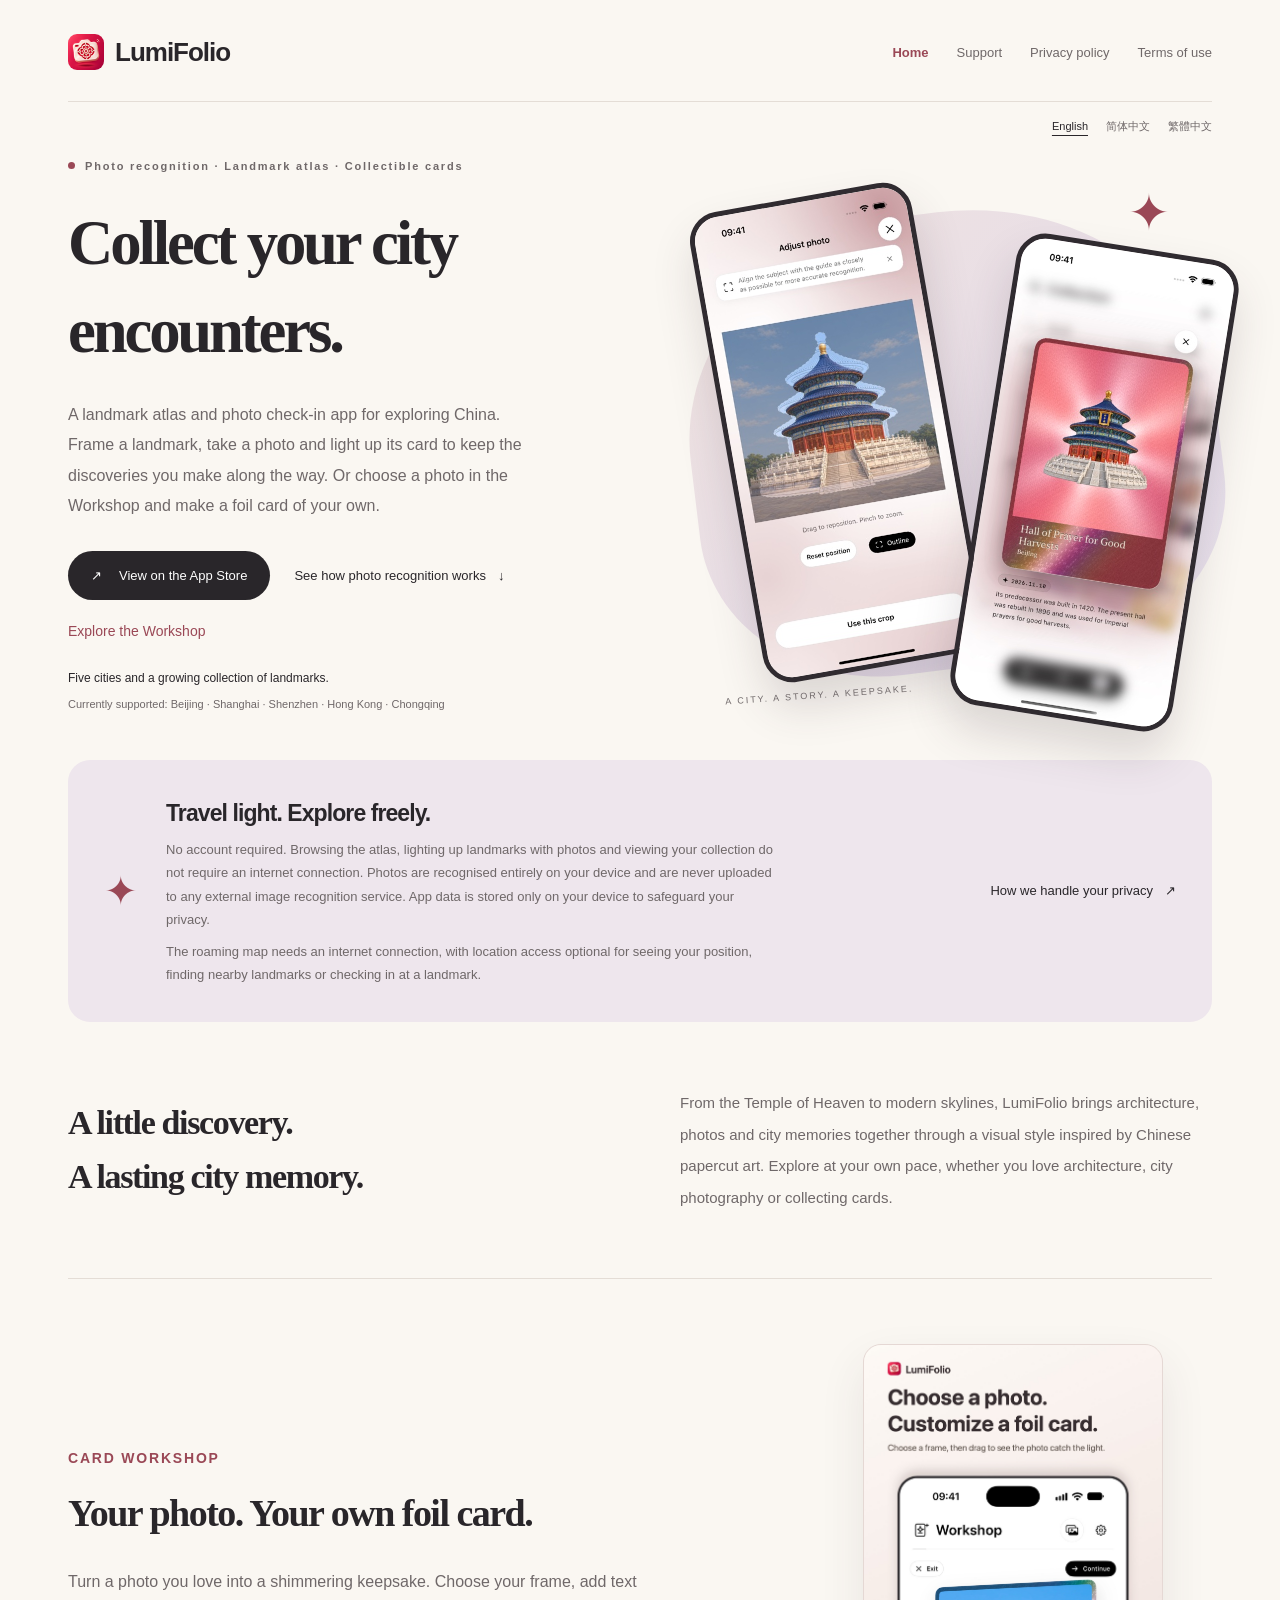
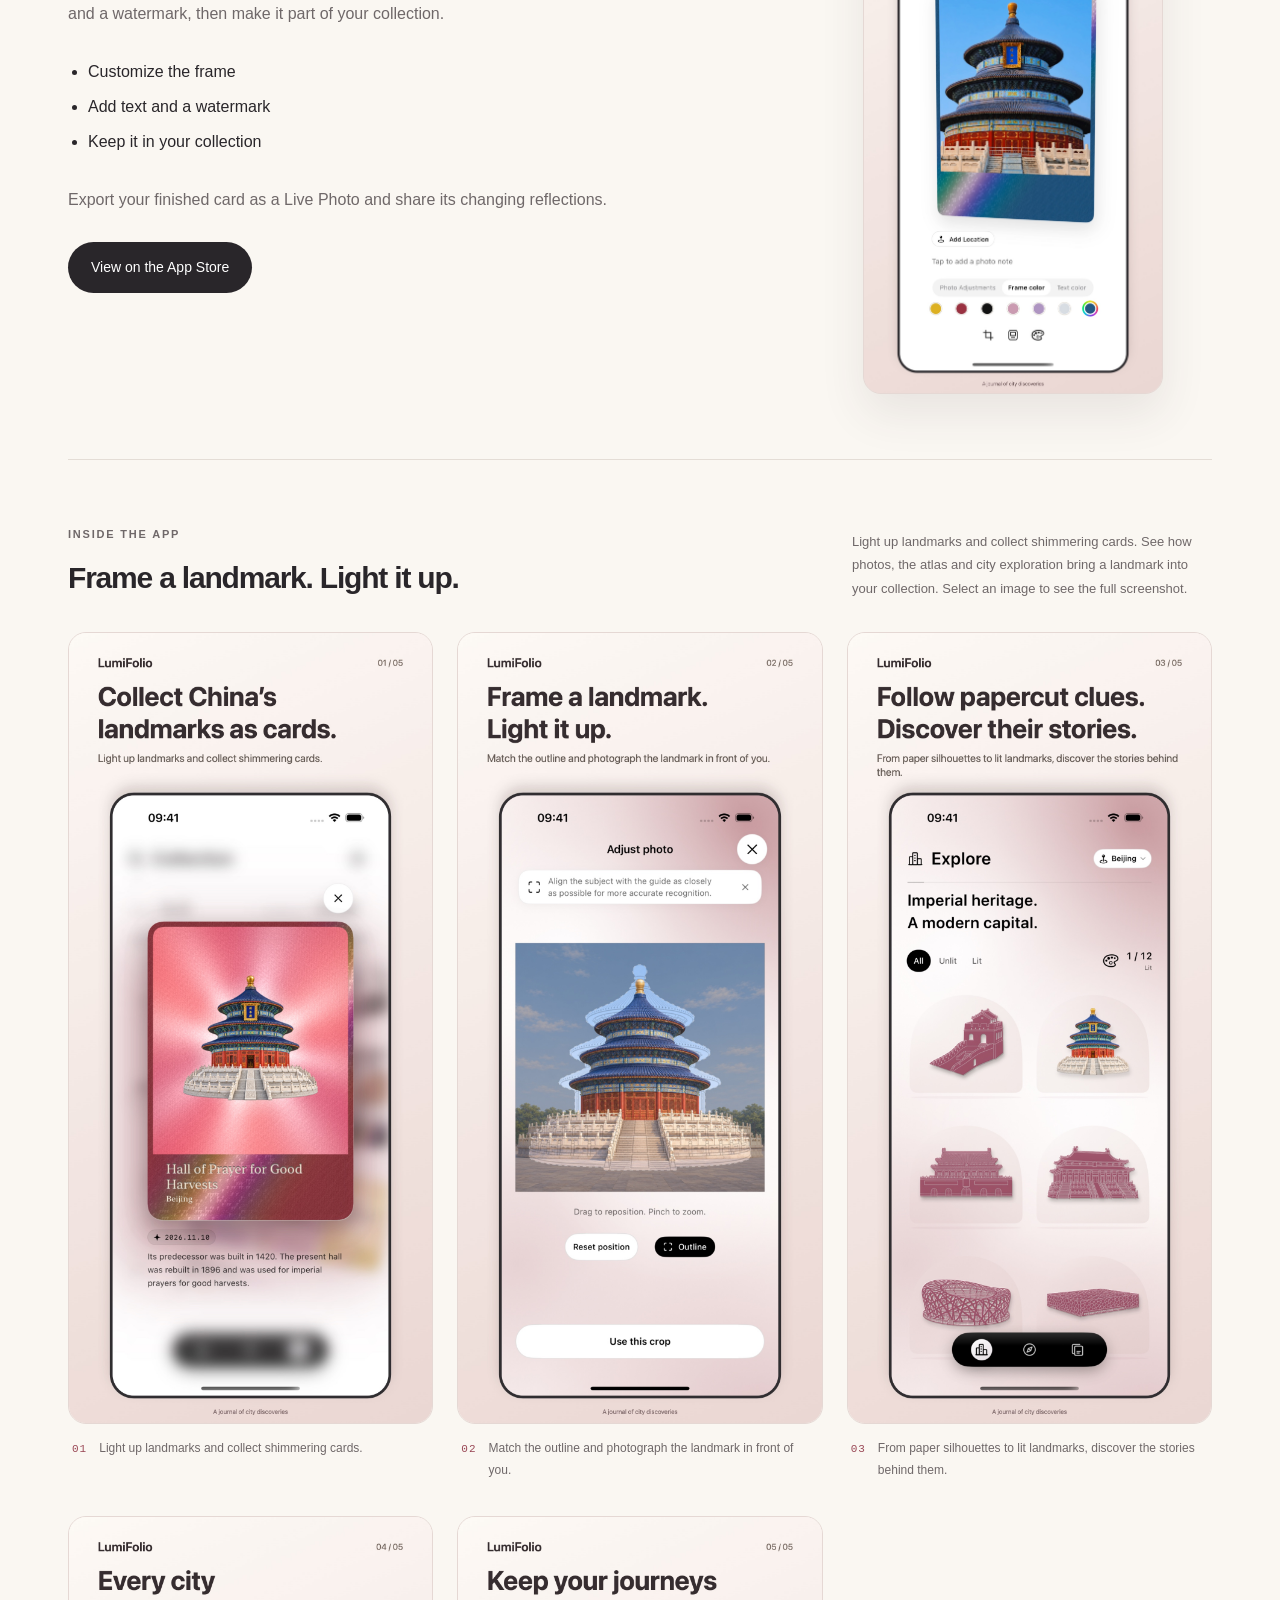
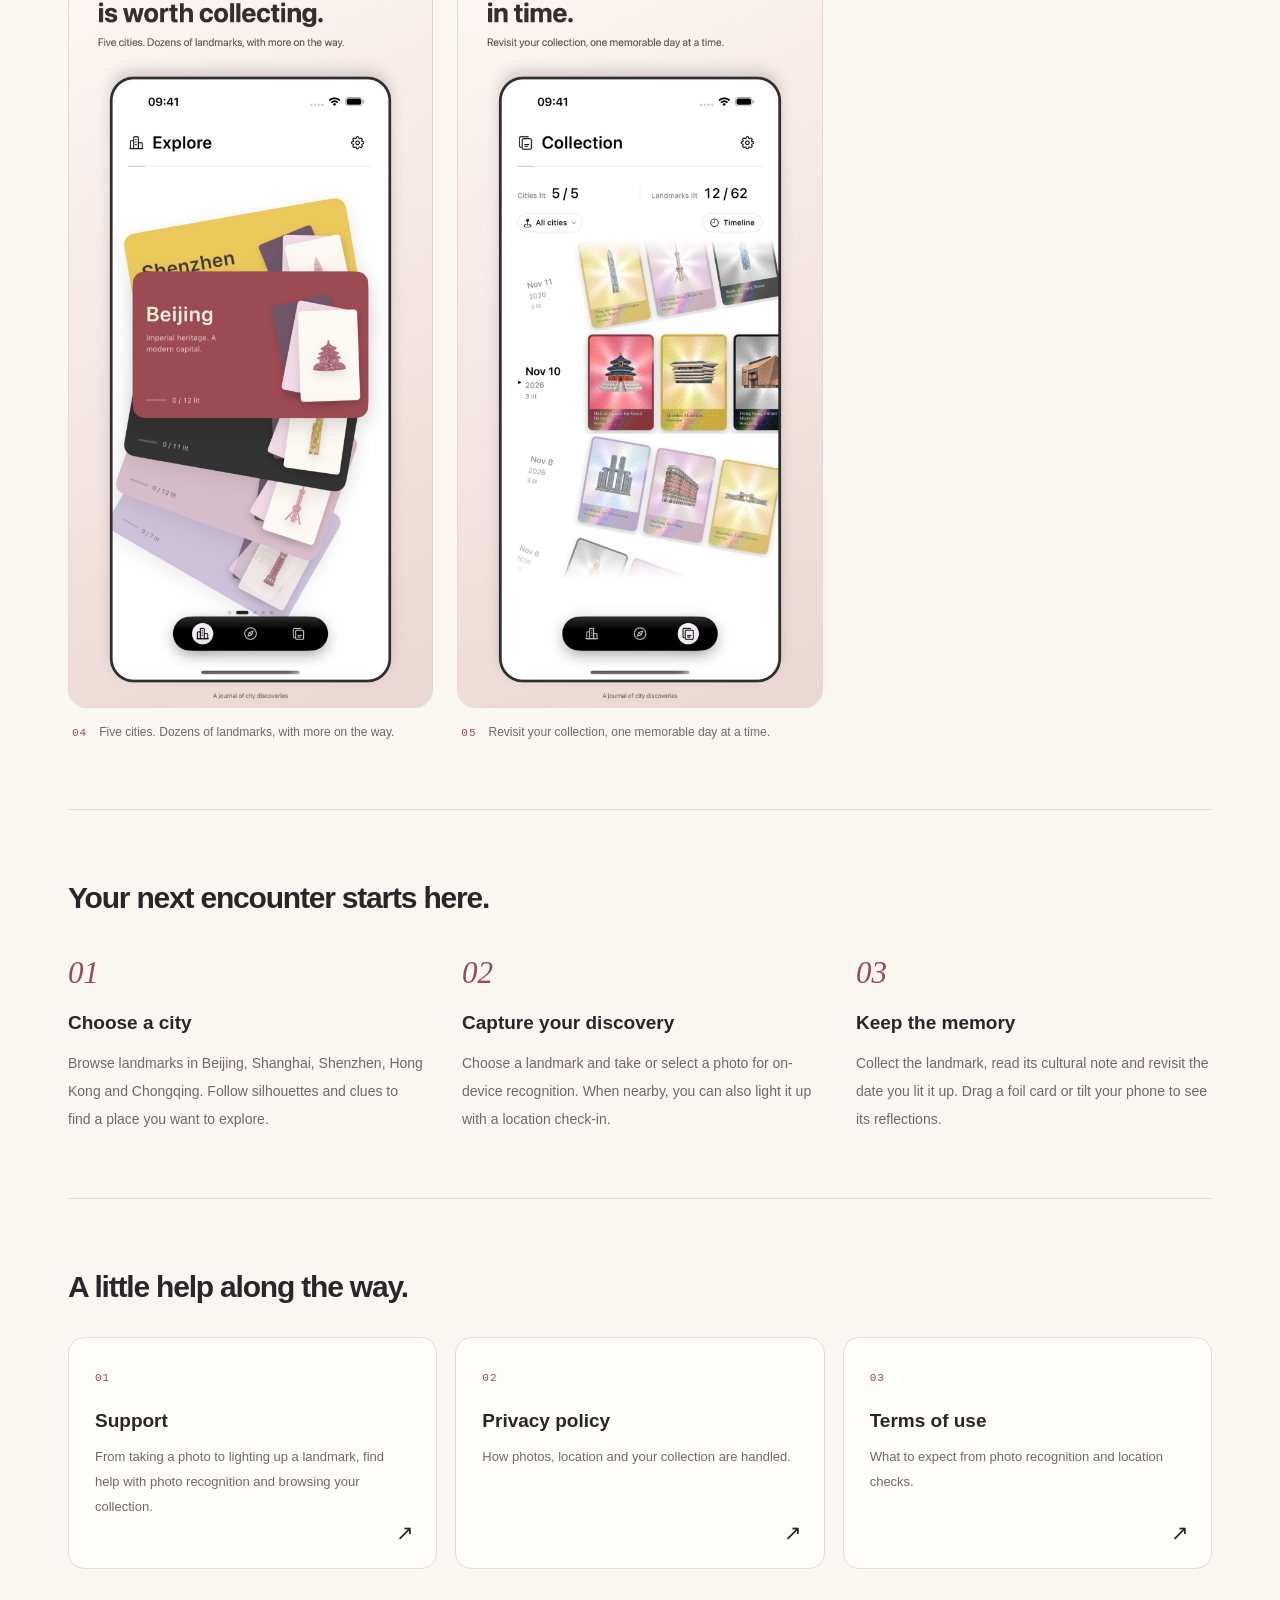
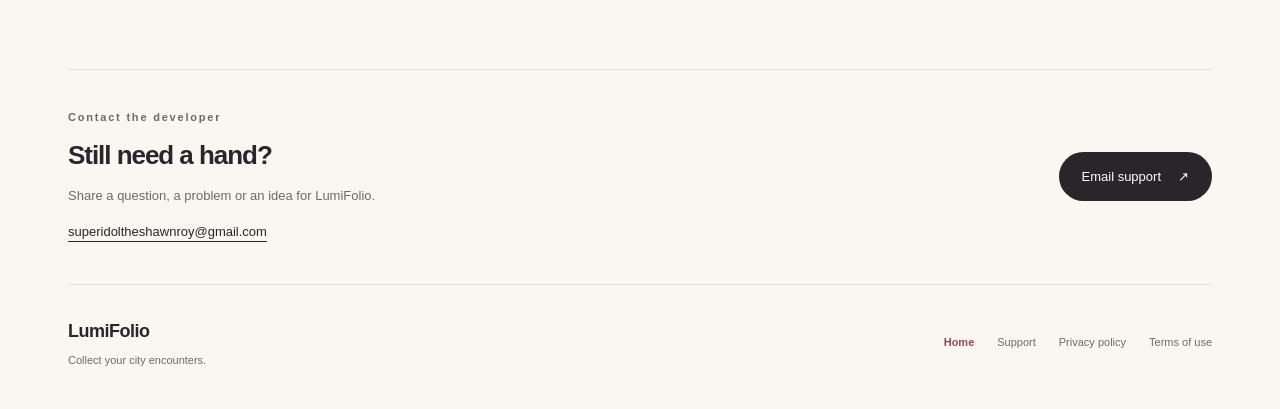
==== commit 500502f8: "Promote the card Workshop on all three homepages" ====
--- a/index.html
+++ b/index.html
@@ -1,3 +1,3 @@
 <!doctype html>
-<html lang="en"><head><meta charset="utf-8"><meta name="viewport" content="width=device-width,initial-scale=1"><meta name="description" content="A landmark atlas and photo check-in app for exploring China. Frame a landmark, take a photo and light up its card to keep the discoveries you make along the way."><meta name="theme-color" content="#faf7f2"><title>Collect your city encounters. · LumiFolio</title><link rel="canonical" href="https://superidoltheshawnroy.github.io/lumifolio-support/index.html"><link rel="alternate" hreflang="en" href="https://superidoltheshawnroy.github.io/lumifolio-support/index.html"><link rel="alternate" hreflang="zh-Hans" href="https://superidoltheshawnroy.github.io/lumifolio-support/zh-Hans/index.html"><link rel="alternate" hreflang="zh-Hant" href="https://superidoltheshawnroy.github.io/lumifolio-support/zh-Hant/index.html"><meta property="og:title" content="Collect your city encounters. · LumiFolio"><meta property="og:description" content="A landmark atlas and photo check-in app for exploring China. Frame a landmark, take a photo and light up its card to keep the discoveries you make along the way."><meta property="og:type" content="website"><meta property="og:url" content="https://superidoltheshawnroy.github.io/lumifolio-support/index.html"><link rel="icon" href="assets/icon.png"><link rel="stylesheet" href="style.css"></head>
-<body class="page-home"><a class="skip" href="#content">Home</a><div class="page"><header><a class="brand" href="index.html"><img src="assets/icon.png" width="36" height="36" alt="">LumiFolio</a><nav aria-label="Information"><a href="index.html" aria-current="page">Home</a><a href="support.html">Support</a><a href="privacy.html">Privacy policy</a><a href="terms.html">Terms of use</a></nav></header><div class="languages"><a href="index.html" lang="en" hreflang="en" aria-current="true">English</a><a href="zh-Hans/index.html" lang="zh-Hans" hreflang="zh-Hans">简体中文</a><a href="zh-Hant/index.html" lang="zh-Hant" hreflang="zh-Hant">繁體中文</a></div><main id="content"><div class="title-block"><div class="title-copy"><span class="eyebrow"><i class="status-dot" aria-hidden="true"></i>Photo recognition · Landmark atlas · Collectible cards</span><h1><span>Collect your city</span><span>encounters.</span></h1><p class="lead">A landmark atlas and photo check-in app for exploring China. Frame a landmark, take a photo and light up its card to keep the discoveries you make along the way.</p><div class="hero-actions"><a class="app-store" href="https://apps.apple.com/app/id6829957036"><span aria-hidden="true">↗</span>View on the App Store</a><a class="text-link" href="#inside">See how photo recognition works <span aria-hidden="true">↓</span></a></div><p class="hero-meta">Five cities. 62 landmarks (and growing). Your own collection.</p><p class="hero-cities">Currently supported: Beijing · Shanghai · Shenzhen · Hong Kong · Chongqing</p></div><div class="hero-art" role="img" aria-label="App screens showing on-device photo recognition and a lit landmark foil card"><span class="art-orbit" aria-hidden="true"></span><span class="art-star" aria-hidden="true">✦</span><img class="device device-photo" src="assets/screenshots/en/08-photo-light-screen.jpg" width="368" height="800" alt="" fetchpriority="high"><img class="device device-flash" src="assets/screenshots/en/06-flash-screen.jpg" width="368" height="800" alt=""><span class="art-note" aria-hidden="true">A CITY. A STORY. A KEEPSAKE.</span></div></div><div class="home-content"><aside class="privacy-banner" id="offline"><span class="privacy-mark" aria-hidden="true">✦</span><div><h2>Travel light. Explore freely.</h2><p>No account required. Browsing the atlas, lighting up landmarks with photos and viewing your collection do not require an internet connection. Photos are recognised entirely on your device and are never uploaded to any external image recognition service. App data is stored only on your device to safeguard your privacy.</p><p>The roaming map needs an internet connection, with location access optional for seeing your position, finding nearby landmarks or checking in at a landmark.</p></div><a class="text-link" href="privacy.html">How we handle your privacy <span aria-hidden="true">↗</span></a></aside><section class="position section"><h2>A little discovery.<br>A lasting city memory.</h2><p>From the Temple of Heaven to modern skylines, LumiFolio brings architecture, photos and city memories together through a visual style inspired by Chinese papercut art. Explore at your own pace, whether you love architecture, city photography or collecting cards.</p></section><section class="showcase section" id="inside"><div class="section-heading"><div><span class="eyebrow">INSIDE THE APP</span><h2>Frame a landmark. Light it up.</h2></div><p>Light up landmarks and collect shimmering cards. See how photos, the atlas and city exploration bring a landmark into your collection. Select an image to see the full screenshot.</p></div><div class="screenshot-grid"><figure><a class="poster-link" href="assets/screenshots/en/01-flash.jpg"><img src="assets/screenshots/en/01-flash.jpg" width="1206" height="2622" loading="lazy" decoding="async" alt="Collect China’s landmarks as cards. — Light up landmarks and collect shimmering cards."></a><figcaption><span class="number">01</span><span>Light up landmarks and collect shimmering cards.</span></figcaption></figure><figure><a class="poster-link" href="assets/screenshots/en/02-photo-light.jpg"><img src="assets/screenshots/en/02-photo-light.jpg" width="1206" height="2622" loading="lazy" decoding="async" alt="Frame a landmark. Light it up. — Match the outline and photograph the landmark in front of you."></a><figcaption><span class="number">02</span><span>Match the outline and photograph the landmark in front of you.</span></figcaption></figure><figure><a class="poster-link" href="assets/screenshots/en/03-city.jpg"><img src="assets/screenshots/en/03-city.jpg" width="1206" height="2622" loading="lazy" decoding="async" alt="Follow papercut clues. Discover their stories. — From paper silhouettes to lit landmarks, discover the stories behind them."></a><figcaption><span class="number">03</span><span>From paper silhouettes to lit landmarks, discover the stories behind them.</span></figcaption></figure><figure><a class="poster-link" href="assets/screenshots/en/04-explore.jpg"><img src="assets/screenshots/en/04-explore.jpg" width="1206" height="2622" loading="lazy" decoding="async" alt="Every city is worth collecting. — Five cities. Dozens of landmarks, with more on the way."></a><figcaption><span class="number">04</span><span>Five cities. Dozens of landmarks, with more on the way.</span></figcaption></figure><figure><a class="poster-link" href="assets/screenshots/en/05-timeline-multicity.jpg"><img src="assets/screenshots/en/05-timeline-multicity.jpg" width="1206" height="2622" loading="lazy" decoding="async" alt="Keep your journeys in time. — Revisit your collection, one memorable day at a time."></a><figcaption><span class="number">05</span><span>Revisit your collection, one memorable day at a time.</span></figcaption></figure></div></section><section class="how-it-works section"><h2>Your next encounter starts here.</h2><ol class="steps"><li><span class="step-number">01</span><h3>Choose a city</h3><p>Browse landmarks in Beijing, Shanghai, Shenzhen, Hong Kong and Chongqing. Follow silhouettes and clues to find a place you want to explore.</p></li><li><span class="step-number">02</span><h3>Capture your discovery</h3><p>Choose a landmark and take or select a photo for on-device recognition. When nearby, you can also light it up with a location check-in.</p></li><li><span class="step-number">03</span><h3>Keep the memory</h3><p>Collect the landmark, read its cultural note and revisit the date you lit it up. Drag a foil card or tilt your phone to see its reflections.</p></li></ol></section><section class="resources section"><h2>A little help along the way.</h2><div class="routes"><a href="support.html"><span class="route-number">01</span><h3>Support</h3><p>From taking a photo to lighting up a landmark, find help with photo recognition and browsing your collection.</p><span class="route-arrow" aria-hidden="true">↗</span></a><a href="privacy.html"><span class="route-number">02</span><h3>Privacy policy</h3><p>How photos, location and your collection are handled.</p><span class="route-arrow" aria-hidden="true">↗</span></a><a href="terms.html"><span class="route-number">03</span><h3>Terms of use</h3><p>What to expect from photo recognition and location checks.</p><span class="route-arrow" aria-hidden="true">↗</span></a></div></section></div><aside class="contact"><div><span class="eyebrow">Contact the developer</span><h2>Still need a hand?</h2><p>Share a question, a problem or an idea for LumiFolio.</p><a class="email" href="mailto:superidoltheshawnroy@gmail.com?subject=LumiFolio%20support">superidoltheshawnroy@gmail.com</a></div><a class="email-button" href="mailto:superidoltheshawnroy@gmail.com?subject=LumiFolio%20support">Email support <span aria-hidden="true">↗</span></a></aside></main><footer><div><a class="footer-brand" href="index.html">LumiFolio</a><p>Collect your city encounters.</p></div><div class="footer-links"><a href="index.html" aria-current="page">Home</a><a href="support.html">Support</a><a href="privacy.html">Privacy policy</a><a href="terms.html">Terms of use</a></div></footer></div></body></html>+<html lang="en"><head><meta charset="utf-8"><meta name="viewport" content="width=device-width,initial-scale=1"><meta name="description" content="A landmark atlas and photo check-in app for exploring China. Frame a landmark, take a photo and light up its card to keep the discoveries you make along the way. Or choose a photo in the Workshop and make a foil card of your own."><meta name="theme-color" content="#faf7f2"><title>Collect your city encounters. · LumiFolio</title><link rel="canonical" href="https://superidoltheshawnroy.github.io/lumifolio-support/index.html"><link rel="alternate" hreflang="en" href="https://superidoltheshawnroy.github.io/lumifolio-support/index.html"><link rel="alternate" hreflang="zh-Hans" href="https://superidoltheshawnroy.github.io/lumifolio-support/zh-Hans/index.html"><link rel="alternate" hreflang="zh-Hant" href="https://superidoltheshawnroy.github.io/lumifolio-support/zh-Hant/index.html"><meta property="og:title" content="Collect your city encounters. · LumiFolio"><meta property="og:description" content="A landmark atlas and photo check-in app for exploring China. Frame a landmark, take a photo and light up its card to keep the discoveries you make along the way. Or choose a photo in the Workshop and make a foil card of your own."><meta property="og:type" content="website"><meta property="og:url" content="https://superidoltheshawnroy.github.io/lumifolio-support/index.html"><link rel="icon" href="assets/icon.png"><link rel="stylesheet" href="style.css"></head>
+<body class="page-home"><a class="skip" href="#content">Home</a><div class="page"><header><a class="brand" href="index.html"><img src="assets/icon.png" width="36" height="36" alt="">LumiFolio</a><nav aria-label="Information"><a href="index.html" aria-current="page">Home</a><a href="support.html">Support</a><a href="privacy.html">Privacy policy</a><a href="terms.html">Terms of use</a></nav></header><div class="languages"><a href="index.html" lang="en" hreflang="en" aria-current="true">English</a><a href="zh-Hans/index.html" lang="zh-Hans" hreflang="zh-Hans">简体中文</a><a href="zh-Hant/index.html" lang="zh-Hant" hreflang="zh-Hant">繁體中文</a></div><main id="content"><div class="title-block"><div class="title-copy"><span class="eyebrow"><i class="status-dot" aria-hidden="true"></i>Photo recognition · Landmark atlas · Collectible cards</span><h1><span>Collect your city</span><span>encounters.</span></h1><p class="lead">A landmark atlas and photo check-in app for exploring China. Frame a landmark, take a photo and light up its card to keep the discoveries you make along the way. Or choose a photo in the Workshop and make a foil card of your own.</p><div class="hero-actions"><a class="app-store" href="https://apps.apple.com/app/id6829957036"><span aria-hidden="true">↗</span>View on the App Store</a><a class="text-link" href="#inside">See how photo recognition works <span aria-hidden="true">↓</span></a></div><a class="text-link workshop-jump" href="#workshop">Explore the Workshop</a><p class="hero-meta">Five cities and a growing collection of landmarks.</p><p class="hero-cities">Currently supported: Beijing · Shanghai · Shenzhen · Hong Kong · Chongqing</p></div><div class="hero-art" role="img" aria-label="App screens showing on-device photo recognition and a lit landmark foil card"><span class="art-orbit" aria-hidden="true"></span><span class="art-star" aria-hidden="true">✦</span><img class="device device-photo" src="assets/screenshots/en/08-photo-light-screen.jpg" width="368" height="800" alt="" fetchpriority="high"><img class="device device-flash" src="assets/screenshots/en/06-flash-screen.jpg" width="368" height="800" alt=""><span class="art-note" aria-hidden="true">A CITY. A STORY. A KEEPSAKE.</span></div></div><div class="home-content"><aside class="privacy-banner" id="offline"><span class="privacy-mark" aria-hidden="true">✦</span><div><h2>Travel light. Explore freely.</h2><p>No account required. Browsing the atlas, lighting up landmarks with photos and viewing your collection do not require an internet connection. Photos are recognised entirely on your device and are never uploaded to any external image recognition service. App data is stored only on your device to safeguard your privacy.</p><p>The roaming map needs an internet connection, with location access optional for seeing your position, finding nearby landmarks or checking in at a landmark.</p></div><a class="text-link" href="privacy.html">How we handle your privacy <span aria-hidden="true">↗</span></a></aside><section class="position section"><h2>A little discovery.<br>A lasting city memory.</h2><p>From the Temple of Heaven to modern skylines, LumiFolio brings architecture, photos and city memories together through a visual style inspired by Chinese papercut art. Explore at your own pace, whether you love architecture, city photography or collecting cards.</p></section><section class="workshop section" id="workshop" aria-labelledby="workshop-title"><div class="workshop-copy"><span class="eyebrow">CARD WORKSHOP</span><h2 id="workshop-title">Your photo. Your own foil card.</h2><p>Turn a photo you love into a shimmering keepsake. Choose your frame, add text and a watermark, then make it part of your collection.</p><ul class="workshop-features"><li>Customize the frame</li><li>Add text and a watermark</li><li>Keep it in your collection</li></ul><p>Export your finished card as a Live Photo and share its changing reflections.</p><a class="app-store" href="https://apps.apple.com/app/id6829957036">View on the App Store</a></div><figure class="workshop-art"><a class="poster-link" href="assets/screenshots/en/04-card-workshop.jpg"><img src="assets/screenshots/en/04-card-workshop.jpg" width="1206" height="2622" loading="lazy" decoding="async" alt="Workshop editor with a Temple of Heaven photo, a blue frame and a foil reflection"></a></figure></section><section class="showcase section" id="inside"><div class="section-heading"><div><span class="eyebrow">INSIDE THE APP</span><h2>Frame a landmark. Light it up.</h2></div><p>Light up landmarks and collect shimmering cards. See how photos, the atlas and city exploration bring a landmark into your collection. Select an image to see the full screenshot.</p></div><div class="screenshot-grid"><figure><a class="poster-link" href="assets/screenshots/en/01-flash.jpg"><img src="assets/screenshots/en/01-flash.jpg" width="1206" height="2622" loading="lazy" decoding="async" alt="Collect China’s landmarks as cards. — Light up landmarks and collect shimmering cards."></a><figcaption><span class="number">01</span><span>Light up landmarks and collect shimmering cards.</span></figcaption></figure><figure><a class="poster-link" href="assets/screenshots/en/02-photo-light.jpg"><img src="assets/screenshots/en/02-photo-light.jpg" width="1206" height="2622" loading="lazy" decoding="async" alt="Frame a landmark. Light it up. — Match the outline and photograph the landmark in front of you."></a><figcaption><span class="number">02</span><span>Match the outline and photograph the landmark in front of you.</span></figcaption></figure><figure><a class="poster-link" href="assets/screenshots/en/03-city.jpg"><img src="assets/screenshots/en/03-city.jpg" width="1206" height="2622" loading="lazy" decoding="async" alt="Follow papercut clues. Discover their stories. — From paper silhouettes to lit landmarks, discover the stories behind them."></a><figcaption><span class="number">03</span><span>From paper silhouettes to lit landmarks, discover the stories behind them.</span></figcaption></figure><figure><a class="poster-link" href="assets/screenshots/en/04-explore.jpg"><img src="assets/screenshots/en/04-explore.jpg" width="1206" height="2622" loading="lazy" decoding="async" alt="Every city is worth collecting. — Five cities. Dozens of landmarks, with more on the way."></a><figcaption><span class="number">04</span><span>Five cities. Dozens of landmarks, with more on the way.</span></figcaption></figure><figure><a class="poster-link" href="assets/screenshots/en/05-timeline-multicity.jpg"><img src="assets/screenshots/en/05-timeline-multicity.jpg" width="1206" height="2622" loading="lazy" decoding="async" alt="Keep your journeys in time. — Revisit your collection, one memorable day at a time."></a><figcaption><span class="number">05</span><span>Revisit your collection, one memorable day at a time.</span></figcaption></figure></div></section><section class="how-it-works section"><h2>Your next encounter starts here.</h2><ol class="steps"><li><span class="step-number">01</span><h3>Choose a city</h3><p>Browse landmarks in Beijing, Shanghai, Shenzhen, Hong Kong and Chongqing. Follow silhouettes and clues to find a place you want to explore.</p></li><li><span class="step-number">02</span><h3>Capture your discovery</h3><p>Choose a landmark and take or select a photo for on-device recognition. When nearby, you can also light it up with a location check-in.</p></li><li><span class="step-number">03</span><h3>Keep the memory</h3><p>Collect the landmark, read its cultural note and revisit the date you lit it up. Drag a foil card or tilt your phone to see its reflections.</p></li></ol></section><section class="resources section"><h2>A little help along the way.</h2><div class="routes"><a href="support.html"><span class="route-number">01</span><h3>Support</h3><p>From taking a photo to lighting up a landmark, find help with photo recognition and browsing your collection.</p><span class="route-arrow" aria-hidden="true">↗</span></a><a href="privacy.html"><span class="route-number">02</span><h3>Privacy policy</h3><p>How photos, location and your collection are handled.</p><span class="route-arrow" aria-hidden="true">↗</span></a><a href="terms.html"><span class="route-number">03</span><h3>Terms of use</h3><p>What to expect from photo recognition and location checks.</p><span class="route-arrow" aria-hidden="true">↗</span></a></div></section></div><aside class="contact"><div><span class="eyebrow">Contact the developer</span><h2>Still need a hand?</h2><p>Share a question, a problem or an idea for LumiFolio.</p><a class="email" href="mailto:superidoltheshawnroy@gmail.com?subject=LumiFolio%20support">superidoltheshawnroy@gmail.com</a></div><a class="email-button" href="mailto:superidoltheshawnroy@gmail.com?subject=LumiFolio%20support">Email support <span aria-hidden="true">↗</span></a></aside></main><footer><div><a class="footer-brand" href="index.html">LumiFolio</a><p>Collect your city encounters.</p></div><div class="footer-links"><a href="index.html" aria-current="page">Home</a><a href="support.html">Support</a><a href="privacy.html">Privacy policy</a><a href="terms.html">Terms of use</a></div></footer></div></body></html>
--- a/style.css
+++ b/style.css
@@ -10,3 +10,5 @@
 @media(max-width:700px){.page{padding:0 22px}header{align-items:flex-start;padding:22px 0 18px;gap:18px;flex-direction:column}.brand{font-size:25px}nav{gap:23px}nav a{font-size:12px}.languages{gap:16px}.eyebrow{font-size:10px;letter-spacing:1.2px}.title-block{padding:38px 0 30px}h1{font-size:36px}.lead{font-size:15px}.page-home .title-block{display:flex;flex-direction:column;align-items:stretch;padding:37px 0 30px;gap:26px}.page-home h1{font-size:45px;line-height:1.45;margin:20px 0}.page-home .lead{font-size:15px;max-width:450px;margin-top:16px}.hero-actions{margin:25px 0 23px;gap:22px}.app-store{font-size:12px;padding:12px 20px}.hero-meta{font-size:11px}.hero-cities{font-size:10px}.hero-art{height:485px;width:100%;max-width:420px;align-self:center}.device{width:46%;border-width:4px;border-radius:26px}.device-photo{left:7%;top:24px}.device-flash{right:3%;top:78px}.art-orbit{inset:35px 7px 38px 9px}.art-note{left:10%;bottom:7px}.art-star{font-size:42px;right:10%;top:0}.section{padding:42px 0}h2{font-size:25px}.position{grid-template-columns:1fr;gap:22px}.position h2{font-size:29px}.position p{font-size:14px}.section-heading{display:block;margin-bottom:25px}.section-heading>p{max-width:400px;margin-top:14px;font-size:12px}.screenshot-grid{grid-template-columns:repeat(2,minmax(0,1fr));gap:25px 14px}.poster-link{border-radius:12px}figcaption{font-size:11px;gap:8px;padding-top:10px;display:block}figcaption .number{margin-right:7px;font-size:9px}.steps{grid-template-columns:1fr;gap:28px;margin-top:28px}.steps li{position:relative;padding-left:50px}.step-number{position:absolute;left:0;top:0;font-size:26px}.steps h3{font-size:18px;margin-bottom:7px}.steps p{font-size:13px}.privacy-banner{display:grid;grid-template-columns:28px minmax(0,1fr);margin:0;padding:26px 23px;border-radius:18px;gap:14px;align-items:start}.privacy-mark{font-size:28px;line-height:1.2}.privacy-banner>div{min-width:0}.privacy-banner h2{font-size:20px}.privacy-banner p{font-size:12px}.privacy-banner>.text-link{grid-column:2;margin-left:0;font-size:12px}.routes{grid-template-columns:1fr;gap:13px}.routes>a{padding:19px 23px 27px}.routes h3{font-size:18px;margin-top:10px}.routes p{padding-right:20px;padding-bottom:0}.resources h2{margin-bottom:23px}.document{padding:25px 23px;border-radius:18px}.document h2{font-size:16px;gap:10px}.document p{font-size:14px}.support-layout{grid-template-columns:1fr;gap:35px;padding-bottom:18px}.help-topics{position:static;padding:6px 20px}.help-topics>a{padding:15px 0}.faq-group h2{font-size:20px;margin-bottom:18px}summary{font-size:14px}details p{font-size:13px}.contact{align-items:flex-start;flex-direction:column;gap:23px;padding:29px 0;margin-top:24px}.contact h2{font-size:24px}.email{font-size:12px}footer{align-items:flex-start;flex-direction:column;gap:24px;padding-bottom:30px}.footer-links{gap:24px}}
 @media(max-width:380px){.page{padding:0 18px}.page-home h1{font-size:39px}.hero-art{height:435px}.device{border-radius:23px}.hero-actions{gap:14px}.hero-actions .text-link{font-size:11px}nav{gap:19px}}
 @media(prefers-reduced-motion:reduce){html{scroll-behavior:auto}*,*::before,*::after{transition:none!important}}
+
+.workshop-jump{display:table;margin:-10px 0 24px;color:var(--rose);font-size:14px}.workshop{display:grid;grid-template-columns:minmax(0,1.25fr) minmax(0,.75fr);align-items:center;gap:80px}.workshop-copy{max-width:580px}.workshop-copy .eyebrow{color:var(--rose);font-size:14px}.workshop-copy h2{text-wrap:balance;font-family:var(--serif);font-size:38px;line-height:1.5;margin:14px 0 24px}.workshop-copy p{font-size:16px;line-height:2;color:var(--muted)}.workshop-features{padding-left:1.25em;margin:24px 0;color:var(--ink);font-size:16px;line-height:2.2}.workshop-copy .app-store{font-size:14px;margin-top:8px}.workshop-art{width:100%;max-width:300px;justify-self:center}.workshop-art .poster-link{box-shadow:0 20px 45px #45334218}@media(max-width:1000px){.workshop{gap:40px}.workshop-copy h2{font-size:32px}}@media(max-width:700px){.workshop{grid-template-columns:1fr;gap:32px}.workshop-copy h2{font-size:30px}.workshop-art{max-width:280px}.workshop-jump{margin-top:-4px}}
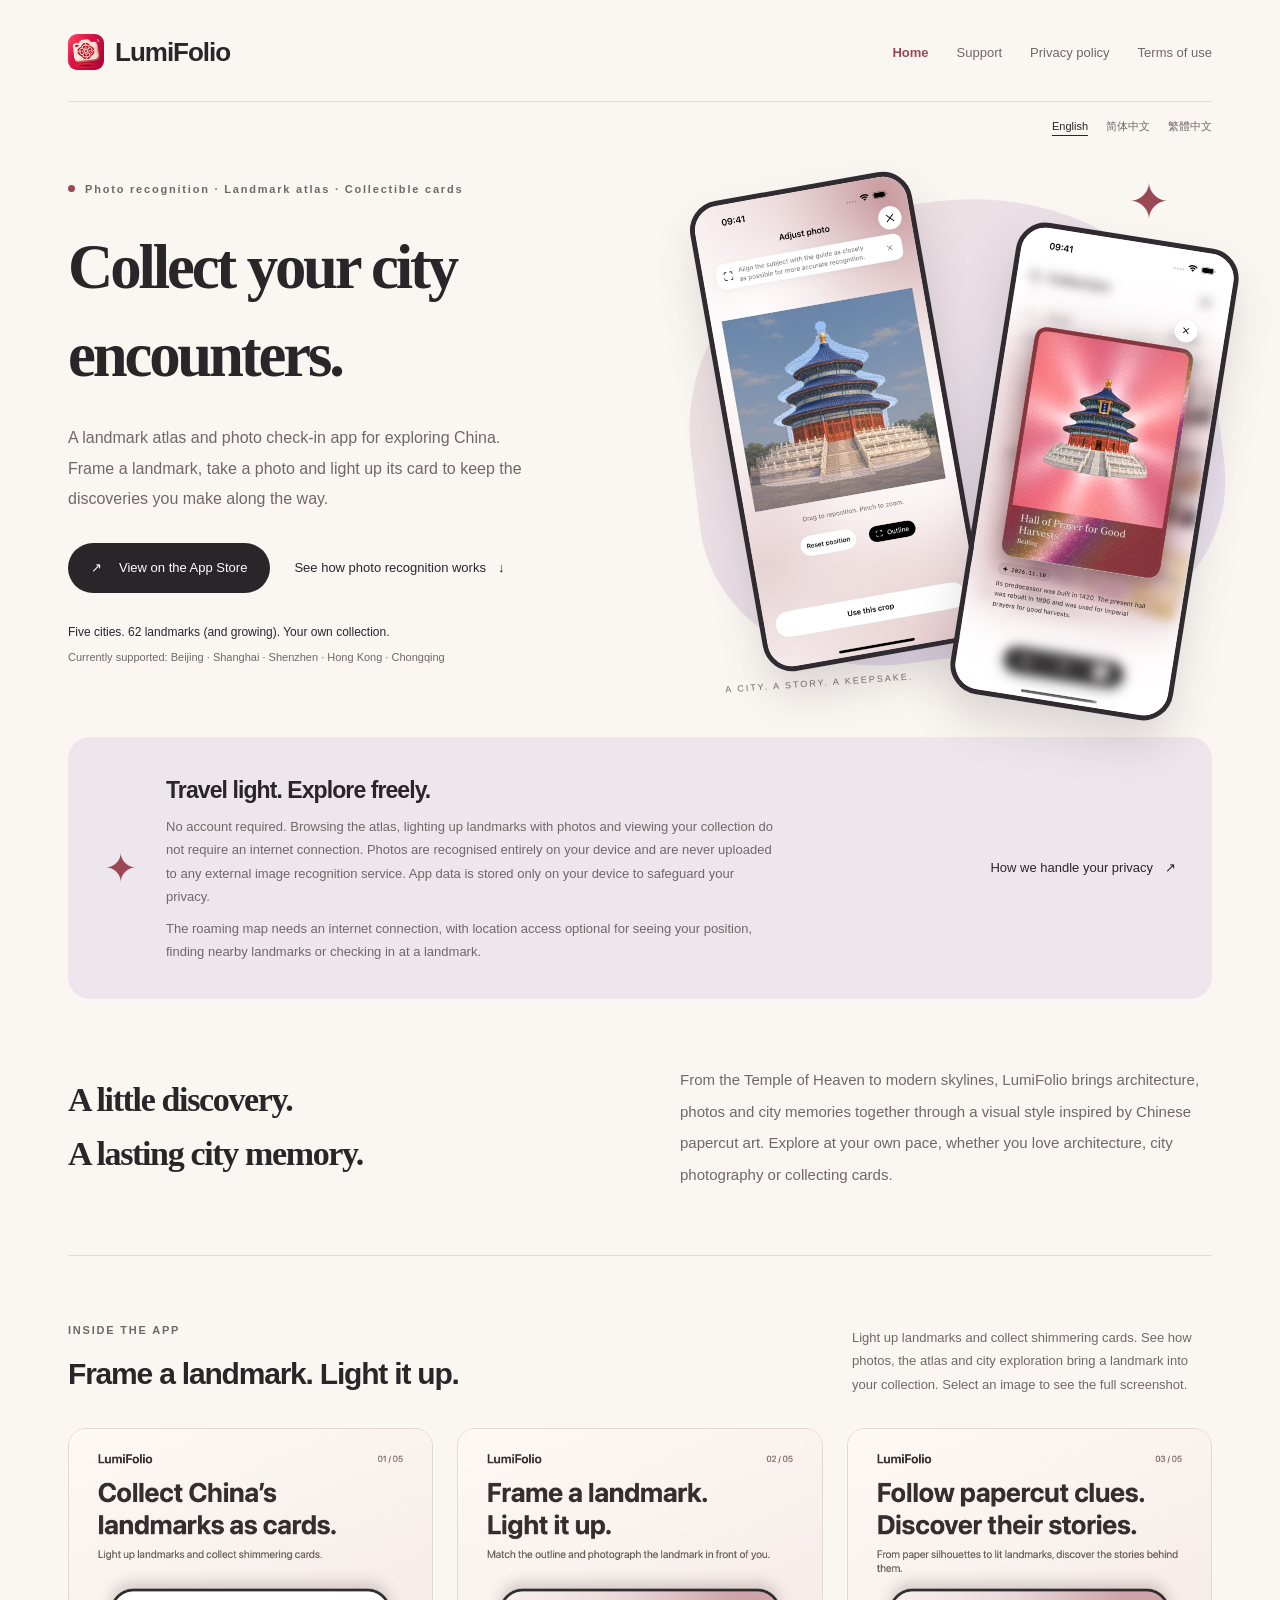
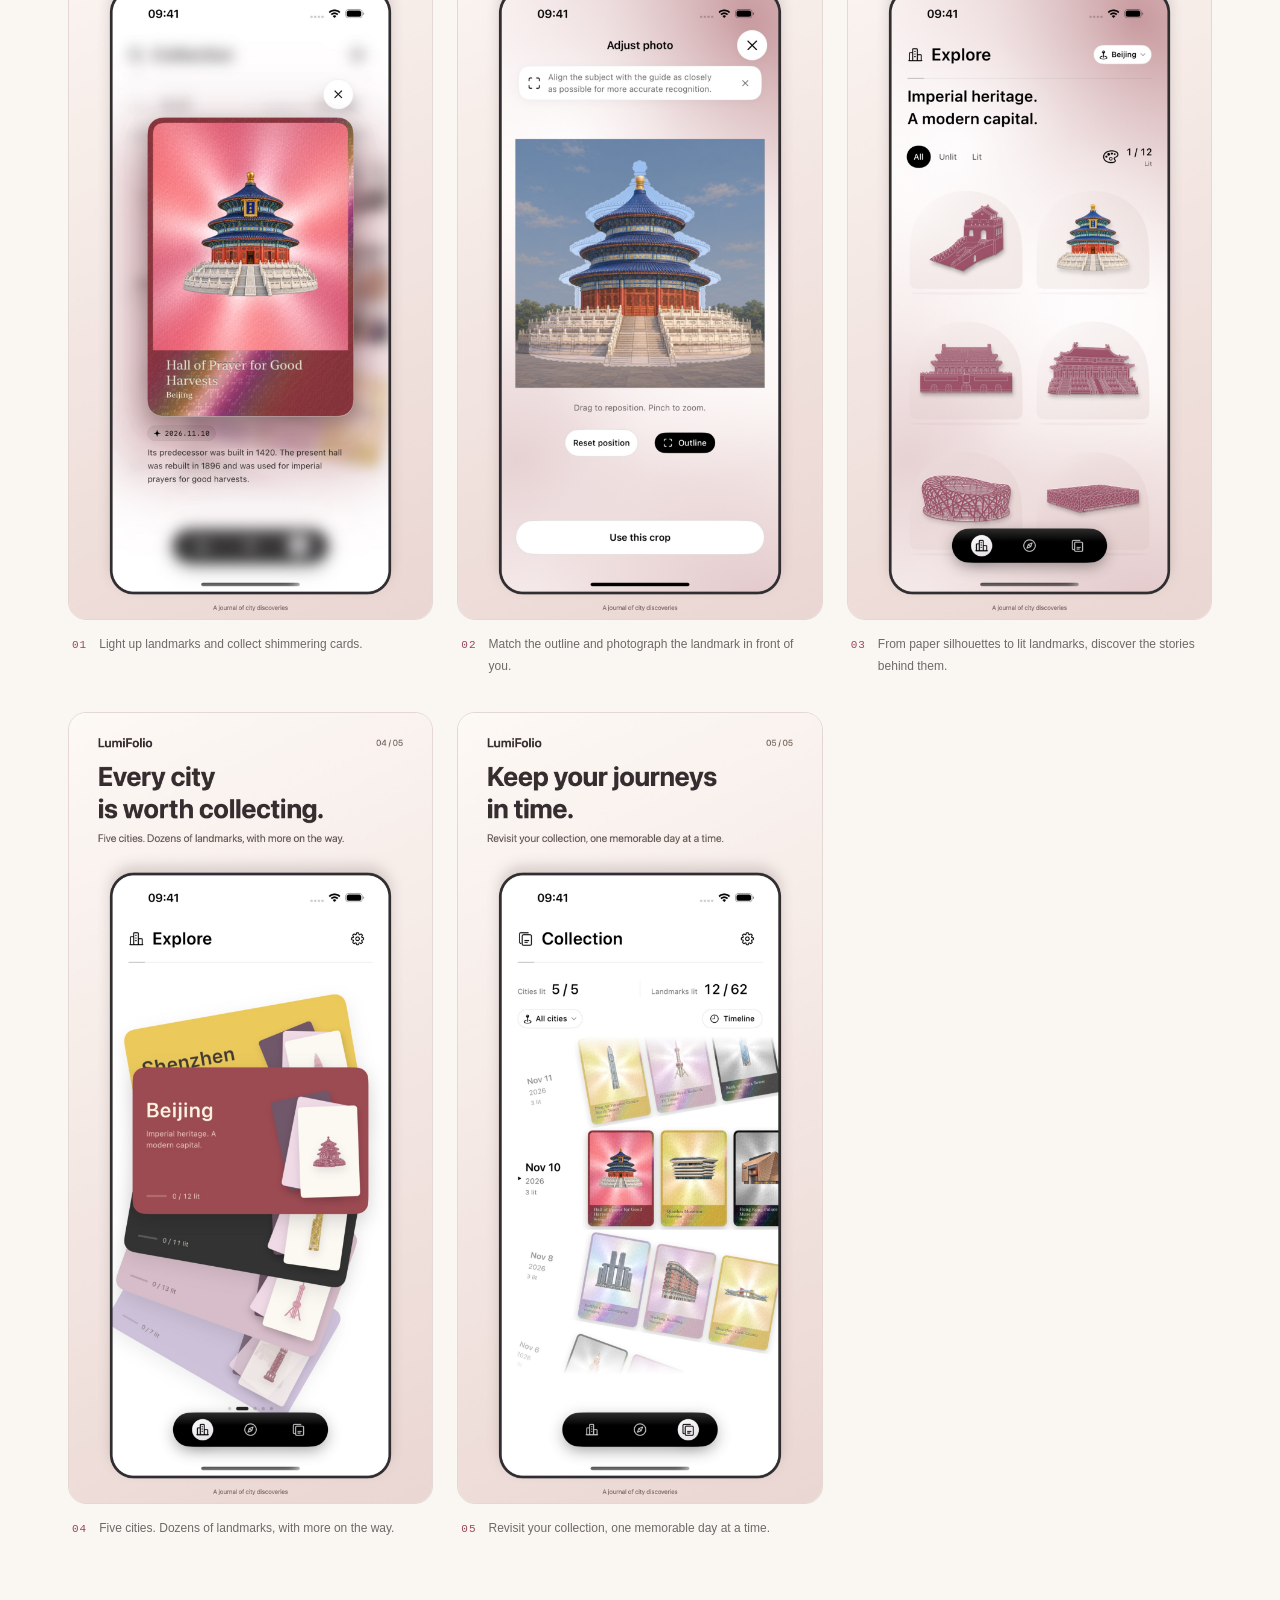
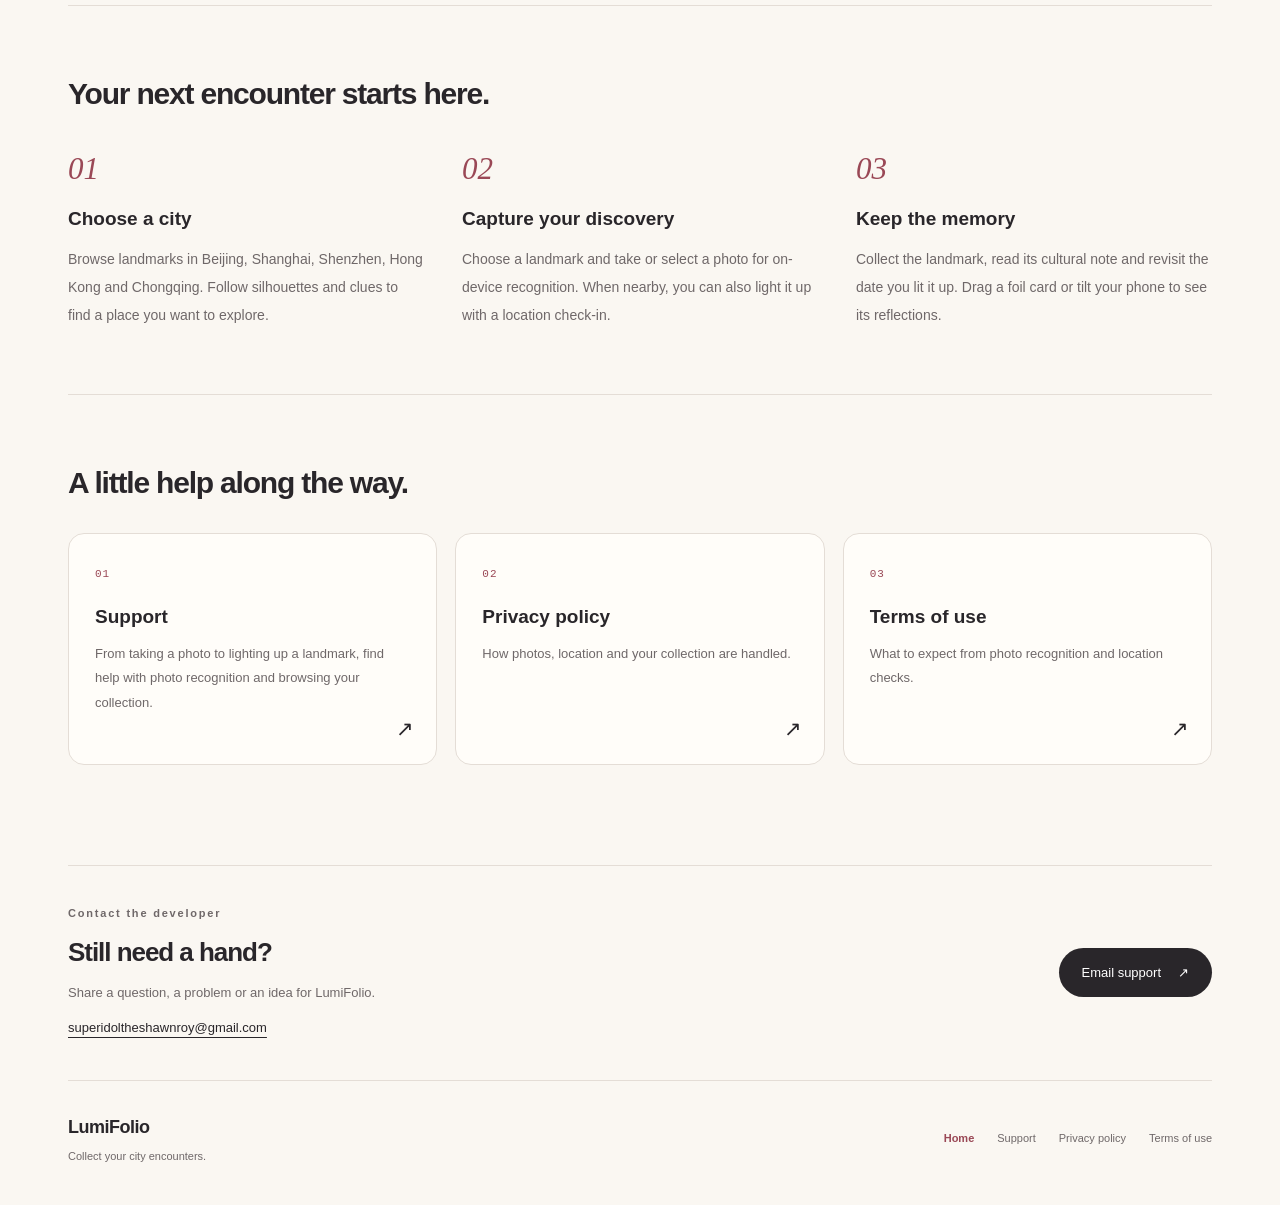
==== commit 9d715995: "Revert Workshop homepage promotion and restore prior website" ====
--- a/index.html
+++ b/index.html
@@ -1,3 +1,3 @@
 <!doctype html>
-<html lang="en"><head><meta charset="utf-8"><meta name="viewport" content="width=device-width,initial-scale=1"><meta name="description" content="A landmark atlas and photo check-in app for exploring China. Frame a landmark, take a photo and light up its card to keep the discoveries you make along the way. Or choose a photo in the Workshop and make a foil card of your own."><meta name="theme-color" content="#faf7f2"><title>Collect your city encounters. · LumiFolio</title><link rel="canonical" href="https://superidoltheshawnroy.github.io/lumifolio-support/index.html"><link rel="alternate" hreflang="en" href="https://superidoltheshawnroy.github.io/lumifolio-support/index.html"><link rel="alternate" hreflang="zh-Hans" href="https://superidoltheshawnroy.github.io/lumifolio-support/zh-Hans/index.html"><link rel="alternate" hreflang="zh-Hant" href="https://superidoltheshawnroy.github.io/lumifolio-support/zh-Hant/index.html"><meta property="og:title" content="Collect your city encounters. · LumiFolio"><meta property="og:description" content="A landmark atlas and photo check-in app for exploring China. Frame a landmark, take a photo and light up its card to keep the discoveries you make along the way. Or choose a photo in the Workshop and make a foil card of your own."><meta property="og:type" content="website"><meta property="og:url" content="https://superidoltheshawnroy.github.io/lumifolio-support/index.html"><link rel="icon" href="assets/icon.png"><link rel="stylesheet" href="style.css"></head>
-<body class="page-home"><a class="skip" href="#content">Home</a><div class="page"><header><a class="brand" href="index.html"><img src="assets/icon.png" width="36" height="36" alt="">LumiFolio</a><nav aria-label="Information"><a href="index.html" aria-current="page">Home</a><a href="support.html">Support</a><a href="privacy.html">Privacy policy</a><a href="terms.html">Terms of use</a></nav></header><div class="languages"><a href="index.html" lang="en" hreflang="en" aria-current="true">English</a><a href="zh-Hans/index.html" lang="zh-Hans" hreflang="zh-Hans">简体中文</a><a href="zh-Hant/index.html" lang="zh-Hant" hreflang="zh-Hant">繁體中文</a></div><main id="content"><div class="title-block"><div class="title-copy"><span class="eyebrow"><i class="status-dot" aria-hidden="true"></i>Photo recognition · Landmark atlas · Collectible cards</span><h1><span>Collect your city</span><span>encounters.</span></h1><p class="lead">A landmark atlas and photo check-in app for exploring China. Frame a landmark, take a photo and light up its card to keep the discoveries you make along the way. Or choose a photo in the Workshop and make a foil card of your own.</p><div class="hero-actions"><a class="app-store" href="https://apps.apple.com/app/id6829957036"><span aria-hidden="true">↗</span>View on the App Store</a><a class="text-link" href="#inside">See how photo recognition works <span aria-hidden="true">↓</span></a></div><a class="text-link workshop-jump" href="#workshop">Explore the Workshop</a><p class="hero-meta">Five cities and a growing collection of landmarks.</p><p class="hero-cities">Currently supported: Beijing · Shanghai · Shenzhen · Hong Kong · Chongqing</p></div><div class="hero-art" role="img" aria-label="App screens showing on-device photo recognition and a lit landmark foil card"><span class="art-orbit" aria-hidden="true"></span><span class="art-star" aria-hidden="true">✦</span><img class="device device-photo" src="assets/screenshots/en/08-photo-light-screen.jpg" width="368" height="800" alt="" fetchpriority="high"><img class="device device-flash" src="assets/screenshots/en/06-flash-screen.jpg" width="368" height="800" alt=""><span class="art-note" aria-hidden="true">A CITY. A STORY. A KEEPSAKE.</span></div></div><div class="home-content"><aside class="privacy-banner" id="offline"><span class="privacy-mark" aria-hidden="true">✦</span><div><h2>Travel light. Explore freely.</h2><p>No account required. Browsing the atlas, lighting up landmarks with photos and viewing your collection do not require an internet connection. Photos are recognised entirely on your device and are never uploaded to any external image recognition service. App data is stored only on your device to safeguard your privacy.</p><p>The roaming map needs an internet connection, with location access optional for seeing your position, finding nearby landmarks or checking in at a landmark.</p></div><a class="text-link" href="privacy.html">How we handle your privacy <span aria-hidden="true">↗</span></a></aside><section class="position section"><h2>A little discovery.<br>A lasting city memory.</h2><p>From the Temple of Heaven to modern skylines, LumiFolio brings architecture, photos and city memories together through a visual style inspired by Chinese papercut art. Explore at your own pace, whether you love architecture, city photography or collecting cards.</p></section><section class="workshop section" id="workshop" aria-labelledby="workshop-title"><div class="workshop-copy"><span class="eyebrow">CARD WORKSHOP</span><h2 id="workshop-title">Your photo. Your own foil card.</h2><p>Turn a photo you love into a shimmering keepsake. Choose your frame, add text and a watermark, then make it part of your collection.</p><ul class="workshop-features"><li>Customize the frame</li><li>Add text and a watermark</li><li>Keep it in your collection</li></ul><p>Export your finished card as a Live Photo and share its changing reflections.</p><a class="app-store" href="https://apps.apple.com/app/id6829957036">View on the App Store</a></div><figure class="workshop-art"><a class="poster-link" href="assets/screenshots/en/04-card-workshop.jpg"><img src="assets/screenshots/en/04-card-workshop.jpg" width="1206" height="2622" loading="lazy" decoding="async" alt="Workshop editor with a Temple of Heaven photo, a blue frame and a foil reflection"></a></figure></section><section class="showcase section" id="inside"><div class="section-heading"><div><span class="eyebrow">INSIDE THE APP</span><h2>Frame a landmark. Light it up.</h2></div><p>Light up landmarks and collect shimmering cards. See how photos, the atlas and city exploration bring a landmark into your collection. Select an image to see the full screenshot.</p></div><div class="screenshot-grid"><figure><a class="poster-link" href="assets/screenshots/en/01-flash.jpg"><img src="assets/screenshots/en/01-flash.jpg" width="1206" height="2622" loading="lazy" decoding="async" alt="Collect China’s landmarks as cards. — Light up landmarks and collect shimmering cards."></a><figcaption><span class="number">01</span><span>Light up landmarks and collect shimmering cards.</span></figcaption></figure><figure><a class="poster-link" href="assets/screenshots/en/02-photo-light.jpg"><img src="assets/screenshots/en/02-photo-light.jpg" width="1206" height="2622" loading="lazy" decoding="async" alt="Frame a landmark. Light it up. — Match the outline and photograph the landmark in front of you."></a><figcaption><span class="number">02</span><span>Match the outline and photograph the landmark in front of you.</span></figcaption></figure><figure><a class="poster-link" href="assets/screenshots/en/03-city.jpg"><img src="assets/screenshots/en/03-city.jpg" width="1206" height="2622" loading="lazy" decoding="async" alt="Follow papercut clues. Discover their stories. — From paper silhouettes to lit landmarks, discover the stories behind them."></a><figcaption><span class="number">03</span><span>From paper silhouettes to lit landmarks, discover the stories behind them.</span></figcaption></figure><figure><a class="poster-link" href="assets/screenshots/en/04-explore.jpg"><img src="assets/screenshots/en/04-explore.jpg" width="1206" height="2622" loading="lazy" decoding="async" alt="Every city is worth collecting. — Five cities. Dozens of landmarks, with more on the way."></a><figcaption><span class="number">04</span><span>Five cities. Dozens of landmarks, with more on the way.</span></figcaption></figure><figure><a class="poster-link" href="assets/screenshots/en/05-timeline-multicity.jpg"><img src="assets/screenshots/en/05-timeline-multicity.jpg" width="1206" height="2622" loading="lazy" decoding="async" alt="Keep your journeys in time. — Revisit your collection, one memorable day at a time."></a><figcaption><span class="number">05</span><span>Revisit your collection, one memorable day at a time.</span></figcaption></figure></div></section><section class="how-it-works section"><h2>Your next encounter starts here.</h2><ol class="steps"><li><span class="step-number">01</span><h3>Choose a city</h3><p>Browse landmarks in Beijing, Shanghai, Shenzhen, Hong Kong and Chongqing. Follow silhouettes and clues to find a place you want to explore.</p></li><li><span class="step-number">02</span><h3>Capture your discovery</h3><p>Choose a landmark and take or select a photo for on-device recognition. When nearby, you can also light it up with a location check-in.</p></li><li><span class="step-number">03</span><h3>Keep the memory</h3><p>Collect the landmark, read its cultural note and revisit the date you lit it up. Drag a foil card or tilt your phone to see its reflections.</p></li></ol></section><section class="resources section"><h2>A little help along the way.</h2><div class="routes"><a href="support.html"><span class="route-number">01</span><h3>Support</h3><p>From taking a photo to lighting up a landmark, find help with photo recognition and browsing your collection.</p><span class="route-arrow" aria-hidden="true">↗</span></a><a href="privacy.html"><span class="route-number">02</span><h3>Privacy policy</h3><p>How photos, location and your collection are handled.</p><span class="route-arrow" aria-hidden="true">↗</span></a><a href="terms.html"><span class="route-number">03</span><h3>Terms of use</h3><p>What to expect from photo recognition and location checks.</p><span class="route-arrow" aria-hidden="true">↗</span></a></div></section></div><aside class="contact"><div><span class="eyebrow">Contact the developer</span><h2>Still need a hand?</h2><p>Share a question, a problem or an idea for LumiFolio.</p><a class="email" href="mailto:superidoltheshawnroy@gmail.com?subject=LumiFolio%20support">superidoltheshawnroy@gmail.com</a></div><a class="email-button" href="mailto:superidoltheshawnroy@gmail.com?subject=LumiFolio%20support">Email support <span aria-hidden="true">↗</span></a></aside></main><footer><div><a class="footer-brand" href="index.html">LumiFolio</a><p>Collect your city encounters.</p></div><div class="footer-links"><a href="index.html" aria-current="page">Home</a><a href="support.html">Support</a><a href="privacy.html">Privacy policy</a><a href="terms.html">Terms of use</a></div></footer></div></body></html>+<html lang="en"><head><meta charset="utf-8"><meta name="viewport" content="width=device-width,initial-scale=1"><meta name="description" content="A landmark atlas and photo check-in app for exploring China. Frame a landmark, take a photo and light up its card to keep the discoveries you make along the way."><meta name="theme-color" content="#faf7f2"><title>Collect your city encounters. · LumiFolio</title><link rel="canonical" href="https://superidoltheshawnroy.github.io/lumifolio-support/index.html"><link rel="alternate" hreflang="en" href="https://superidoltheshawnroy.github.io/lumifolio-support/index.html"><link rel="alternate" hreflang="zh-Hans" href="https://superidoltheshawnroy.github.io/lumifolio-support/zh-Hans/index.html"><link rel="alternate" hreflang="zh-Hant" href="https://superidoltheshawnroy.github.io/lumifolio-support/zh-Hant/index.html"><meta property="og:title" content="Collect your city encounters. · LumiFolio"><meta property="og:description" content="A landmark atlas and photo check-in app for exploring China. Frame a landmark, take a photo and light up its card to keep the discoveries you make along the way."><meta property="og:type" content="website"><meta property="og:url" content="https://superidoltheshawnroy.github.io/lumifolio-support/index.html"><link rel="icon" href="assets/icon.png"><link rel="stylesheet" href="style.css"></head>
+<body class="page-home"><a class="skip" href="#content">Home</a><div class="page"><header><a class="brand" href="index.html"><img src="assets/icon.png" width="36" height="36" alt="">LumiFolio</a><nav aria-label="Information"><a href="index.html" aria-current="page">Home</a><a href="support.html">Support</a><a href="privacy.html">Privacy policy</a><a href="terms.html">Terms of use</a></nav></header><div class="languages"><a href="index.html" lang="en" hreflang="en" aria-current="true">English</a><a href="zh-Hans/index.html" lang="zh-Hans" hreflang="zh-Hans">简体中文</a><a href="zh-Hant/index.html" lang="zh-Hant" hreflang="zh-Hant">繁體中文</a></div><main id="content"><div class="title-block"><div class="title-copy"><span class="eyebrow"><i class="status-dot" aria-hidden="true"></i>Photo recognition · Landmark atlas · Collectible cards</span><h1><span>Collect your city</span><span>encounters.</span></h1><p class="lead">A landmark atlas and photo check-in app for exploring China. Frame a landmark, take a photo and light up its card to keep the discoveries you make along the way.</p><div class="hero-actions"><a class="app-store" href="https://apps.apple.com/app/id6829957036"><span aria-hidden="true">↗</span>View on the App Store</a><a class="text-link" href="#inside">See how photo recognition works <span aria-hidden="true">↓</span></a></div><p class="hero-meta">Five cities. 62 landmarks (and growing). Your own collection.</p><p class="hero-cities">Currently supported: Beijing · Shanghai · Shenzhen · Hong Kong · Chongqing</p></div><div class="hero-art" role="img" aria-label="App screens showing on-device photo recognition and a lit landmark foil card"><span class="art-orbit" aria-hidden="true"></span><span class="art-star" aria-hidden="true">✦</span><img class="device device-photo" src="assets/screenshots/en/08-photo-light-screen.jpg" width="368" height="800" alt="" fetchpriority="high"><img class="device device-flash" src="assets/screenshots/en/06-flash-screen.jpg" width="368" height="800" alt=""><span class="art-note" aria-hidden="true">A CITY. A STORY. A KEEPSAKE.</span></div></div><div class="home-content"><aside class="privacy-banner" id="offline"><span class="privacy-mark" aria-hidden="true">✦</span><div><h2>Travel light. Explore freely.</h2><p>No account required. Browsing the atlas, lighting up landmarks with photos and viewing your collection do not require an internet connection. Photos are recognised entirely on your device and are never uploaded to any external image recognition service. App data is stored only on your device to safeguard your privacy.</p><p>The roaming map needs an internet connection, with location access optional for seeing your position, finding nearby landmarks or checking in at a landmark.</p></div><a class="text-link" href="privacy.html">How we handle your privacy <span aria-hidden="true">↗</span></a></aside><section class="position section"><h2>A little discovery.<br>A lasting city memory.</h2><p>From the Temple of Heaven to modern skylines, LumiFolio brings architecture, photos and city memories together through a visual style inspired by Chinese papercut art. Explore at your own pace, whether you love architecture, city photography or collecting cards.</p></section><section class="showcase section" id="inside"><div class="section-heading"><div><span class="eyebrow">INSIDE THE APP</span><h2>Frame a landmark. Light it up.</h2></div><p>Light up landmarks and collect shimmering cards. See how photos, the atlas and city exploration bring a landmark into your collection. Select an image to see the full screenshot.</p></div><div class="screenshot-grid"><figure><a class="poster-link" href="assets/screenshots/en/01-flash.jpg"><img src="assets/screenshots/en/01-flash.jpg" width="1206" height="2622" loading="lazy" decoding="async" alt="Collect China’s landmarks as cards. — Light up landmarks and collect shimmering cards."></a><figcaption><span class="number">01</span><span>Light up landmarks and collect shimmering cards.</span></figcaption></figure><figure><a class="poster-link" href="assets/screenshots/en/02-photo-light.jpg"><img src="assets/screenshots/en/02-photo-light.jpg" width="1206" height="2622" loading="lazy" decoding="async" alt="Frame a landmark. Light it up. — Match the outline and photograph the landmark in front of you."></a><figcaption><span class="number">02</span><span>Match the outline and photograph the landmark in front of you.</span></figcaption></figure><figure><a class="poster-link" href="assets/screenshots/en/03-city.jpg"><img src="assets/screenshots/en/03-city.jpg" width="1206" height="2622" loading="lazy" decoding="async" alt="Follow papercut clues. Discover their stories. — From paper silhouettes to lit landmarks, discover the stories behind them."></a><figcaption><span class="number">03</span><span>From paper silhouettes to lit landmarks, discover the stories behind them.</span></figcaption></figure><figure><a class="poster-link" href="assets/screenshots/en/04-explore.jpg"><img src="assets/screenshots/en/04-explore.jpg" width="1206" height="2622" loading="lazy" decoding="async" alt="Every city is worth collecting. — Five cities. Dozens of landmarks, with more on the way."></a><figcaption><span class="number">04</span><span>Five cities. Dozens of landmarks, with more on the way.</span></figcaption></figure><figure><a class="poster-link" href="assets/screenshots/en/05-timeline-multicity.jpg"><img src="assets/screenshots/en/05-timeline-multicity.jpg" width="1206" height="2622" loading="lazy" decoding="async" alt="Keep your journeys in time. — Revisit your collection, one memorable day at a time."></a><figcaption><span class="number">05</span><span>Revisit your collection, one memorable day at a time.</span></figcaption></figure></div></section><section class="how-it-works section"><h2>Your next encounter starts here.</h2><ol class="steps"><li><span class="step-number">01</span><h3>Choose a city</h3><p>Browse landmarks in Beijing, Shanghai, Shenzhen, Hong Kong and Chongqing. Follow silhouettes and clues to find a place you want to explore.</p></li><li><span class="step-number">02</span><h3>Capture your discovery</h3><p>Choose a landmark and take or select a photo for on-device recognition. When nearby, you can also light it up with a location check-in.</p></li><li><span class="step-number">03</span><h3>Keep the memory</h3><p>Collect the landmark, read its cultural note and revisit the date you lit it up. Drag a foil card or tilt your phone to see its reflections.</p></li></ol></section><section class="resources section"><h2>A little help along the way.</h2><div class="routes"><a href="support.html"><span class="route-number">01</span><h3>Support</h3><p>From taking a photo to lighting up a landmark, find help with photo recognition and browsing your collection.</p><span class="route-arrow" aria-hidden="true">↗</span></a><a href="privacy.html"><span class="route-number">02</span><h3>Privacy policy</h3><p>How photos, location and your collection are handled.</p><span class="route-arrow" aria-hidden="true">↗</span></a><a href="terms.html"><span class="route-number">03</span><h3>Terms of use</h3><p>What to expect from photo recognition and location checks.</p><span class="route-arrow" aria-hidden="true">↗</span></a></div></section></div><aside class="contact"><div><span class="eyebrow">Contact the developer</span><h2>Still need a hand?</h2><p>Share a question, a problem or an idea for LumiFolio.</p><a class="email" href="mailto:superidoltheshawnroy@gmail.com?subject=LumiFolio%20support">superidoltheshawnroy@gmail.com</a></div><a class="email-button" href="mailto:superidoltheshawnroy@gmail.com?subject=LumiFolio%20support">Email support <span aria-hidden="true">↗</span></a></aside></main><footer><div><a class="footer-brand" href="index.html">LumiFolio</a><p>Collect your city encounters.</p></div><div class="footer-links"><a href="index.html" aria-current="page">Home</a><a href="support.html">Support</a><a href="privacy.html">Privacy policy</a><a href="terms.html">Terms of use</a></div></footer></div></body></html>
--- a/style.css
+++ b/style.css
@@ -10,5 +10,3 @@
 @media(max-width:700px){.page{padding:0 22px}header{align-items:flex-start;padding:22px 0 18px;gap:18px;flex-direction:column}.brand{font-size:25px}nav{gap:23px}nav a{font-size:12px}.languages{gap:16px}.eyebrow{font-size:10px;letter-spacing:1.2px}.title-block{padding:38px 0 30px}h1{font-size:36px}.lead{font-size:15px}.page-home .title-block{display:flex;flex-direction:column;align-items:stretch;padding:37px 0 30px;gap:26px}.page-home h1{font-size:45px;line-height:1.45;margin:20px 0}.page-home .lead{font-size:15px;max-width:450px;margin-top:16px}.hero-actions{margin:25px 0 23px;gap:22px}.app-store{font-size:12px;padding:12px 20px}.hero-meta{font-size:11px}.hero-cities{font-size:10px}.hero-art{height:485px;width:100%;max-width:420px;align-self:center}.device{width:46%;border-width:4px;border-radius:26px}.device-photo{left:7%;top:24px}.device-flash{right:3%;top:78px}.art-orbit{inset:35px 7px 38px 9px}.art-note{left:10%;bottom:7px}.art-star{font-size:42px;right:10%;top:0}.section{padding:42px 0}h2{font-size:25px}.position{grid-template-columns:1fr;gap:22px}.position h2{font-size:29px}.position p{font-size:14px}.section-heading{display:block;margin-bottom:25px}.section-heading>p{max-width:400px;margin-top:14px;font-size:12px}.screenshot-grid{grid-template-columns:repeat(2,minmax(0,1fr));gap:25px 14px}.poster-link{border-radius:12px}figcaption{font-size:11px;gap:8px;padding-top:10px;display:block}figcaption .number{margin-right:7px;font-size:9px}.steps{grid-template-columns:1fr;gap:28px;margin-top:28px}.steps li{position:relative;padding-left:50px}.step-number{position:absolute;left:0;top:0;font-size:26px}.steps h3{font-size:18px;margin-bottom:7px}.steps p{font-size:13px}.privacy-banner{display:grid;grid-template-columns:28px minmax(0,1fr);margin:0;padding:26px 23px;border-radius:18px;gap:14px;align-items:start}.privacy-mark{font-size:28px;line-height:1.2}.privacy-banner>div{min-width:0}.privacy-banner h2{font-size:20px}.privacy-banner p{font-size:12px}.privacy-banner>.text-link{grid-column:2;margin-left:0;font-size:12px}.routes{grid-template-columns:1fr;gap:13px}.routes>a{padding:19px 23px 27px}.routes h3{font-size:18px;margin-top:10px}.routes p{padding-right:20px;padding-bottom:0}.resources h2{margin-bottom:23px}.document{padding:25px 23px;border-radius:18px}.document h2{font-size:16px;gap:10px}.document p{font-size:14px}.support-layout{grid-template-columns:1fr;gap:35px;padding-bottom:18px}.help-topics{position:static;padding:6px 20px}.help-topics>a{padding:15px 0}.faq-group h2{font-size:20px;margin-bottom:18px}summary{font-size:14px}details p{font-size:13px}.contact{align-items:flex-start;flex-direction:column;gap:23px;padding:29px 0;margin-top:24px}.contact h2{font-size:24px}.email{font-size:12px}footer{align-items:flex-start;flex-direction:column;gap:24px;padding-bottom:30px}.footer-links{gap:24px}}
 @media(max-width:380px){.page{padding:0 18px}.page-home h1{font-size:39px}.hero-art{height:435px}.device{border-radius:23px}.hero-actions{gap:14px}.hero-actions .text-link{font-size:11px}nav{gap:19px}}
 @media(prefers-reduced-motion:reduce){html{scroll-behavior:auto}*,*::before,*::after{transition:none!important}}
-
-.workshop-jump{display:table;margin:-10px 0 24px;color:var(--rose);font-size:14px}.workshop{display:grid;grid-template-columns:minmax(0,1.25fr) minmax(0,.75fr);align-items:center;gap:80px}.workshop-copy{max-width:580px}.workshop-copy .eyebrow{color:var(--rose);font-size:14px}.workshop-copy h2{text-wrap:balance;font-family:var(--serif);font-size:38px;line-height:1.5;margin:14px 0 24px}.workshop-copy p{font-size:16px;line-height:2;color:var(--muted)}.workshop-features{padding-left:1.25em;margin:24px 0;color:var(--ink);font-size:16px;line-height:2.2}.workshop-copy .app-store{font-size:14px;margin-top:8px}.workshop-art{width:100%;max-width:300px;justify-self:center}.workshop-art .poster-link{box-shadow:0 20px 45px #45334218}@media(max-width:1000px){.workshop{gap:40px}.workshop-copy h2{font-size:32px}}@media(max-width:700px){.workshop{grid-template-columns:1fr;gap:32px}.workshop-copy h2{font-size:30px}.workshop-art{max-width:280px}.workshop-jump{margin-top:-4px}}
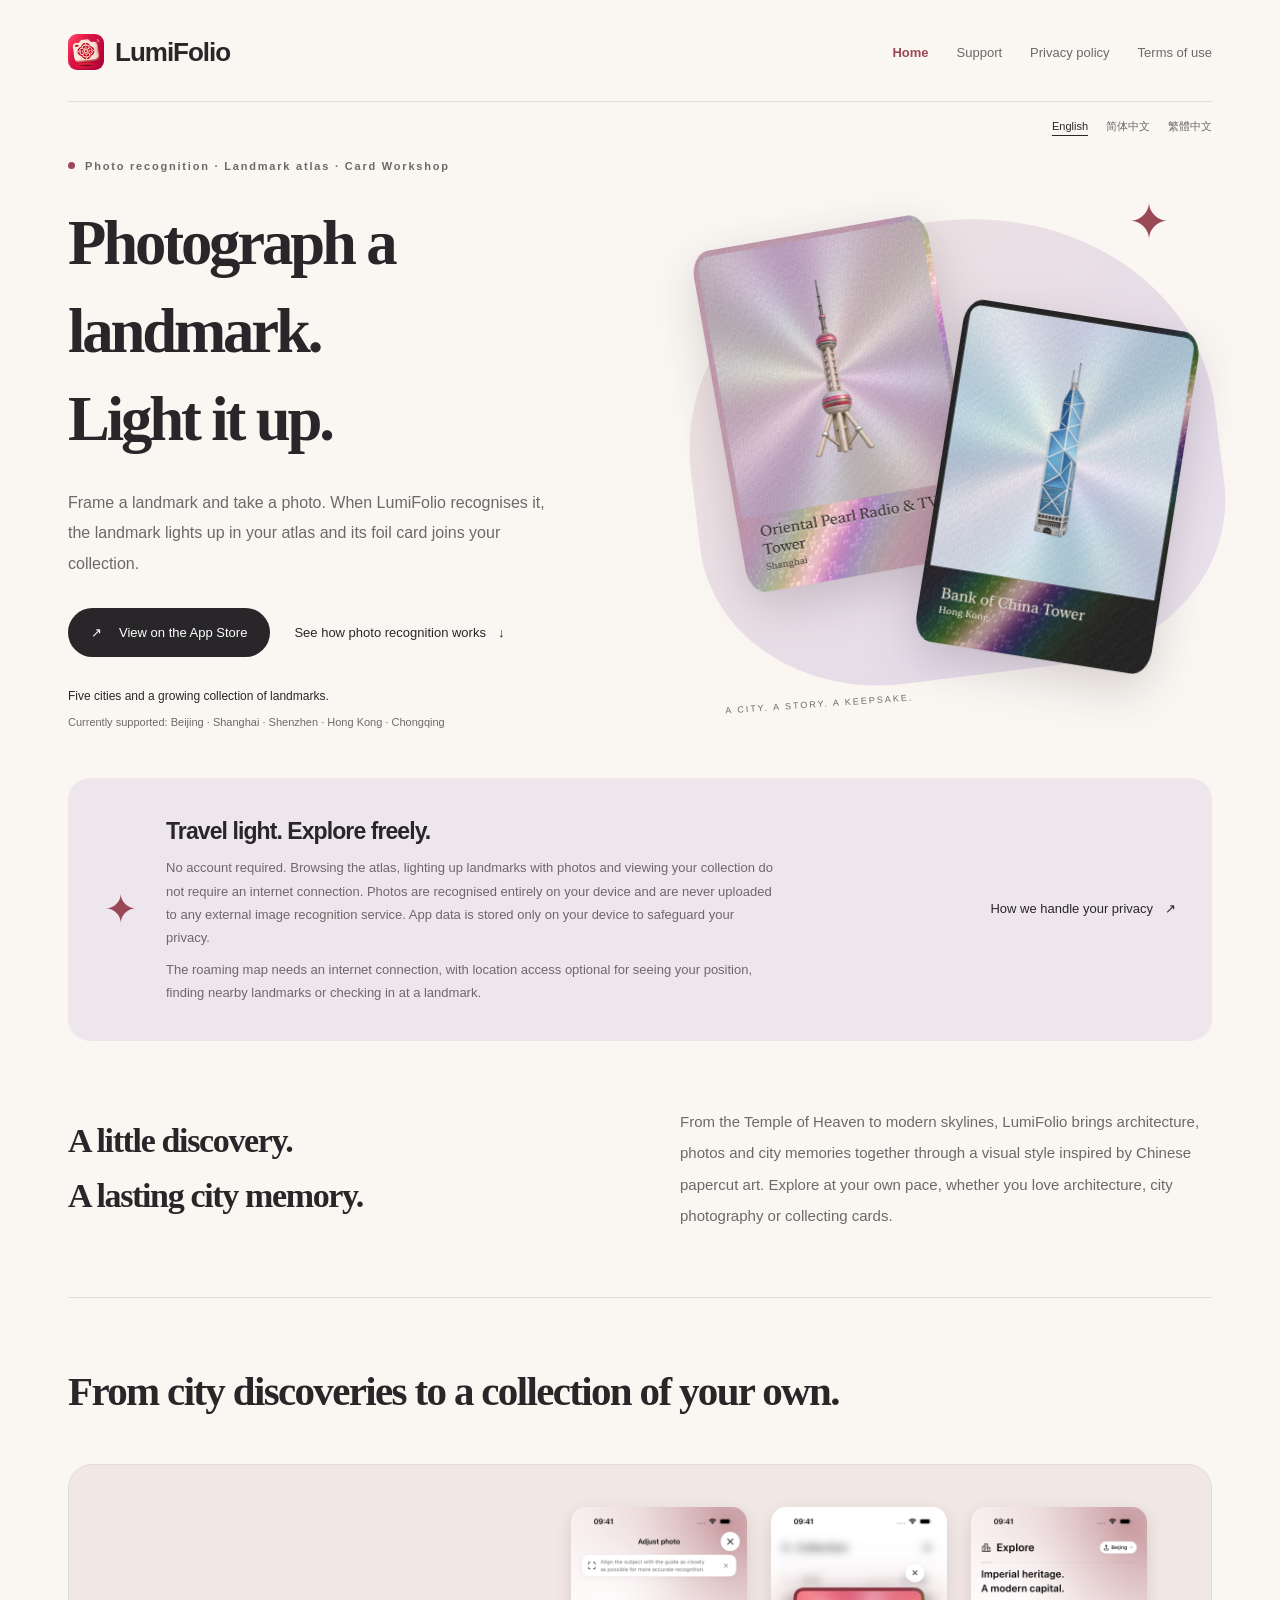
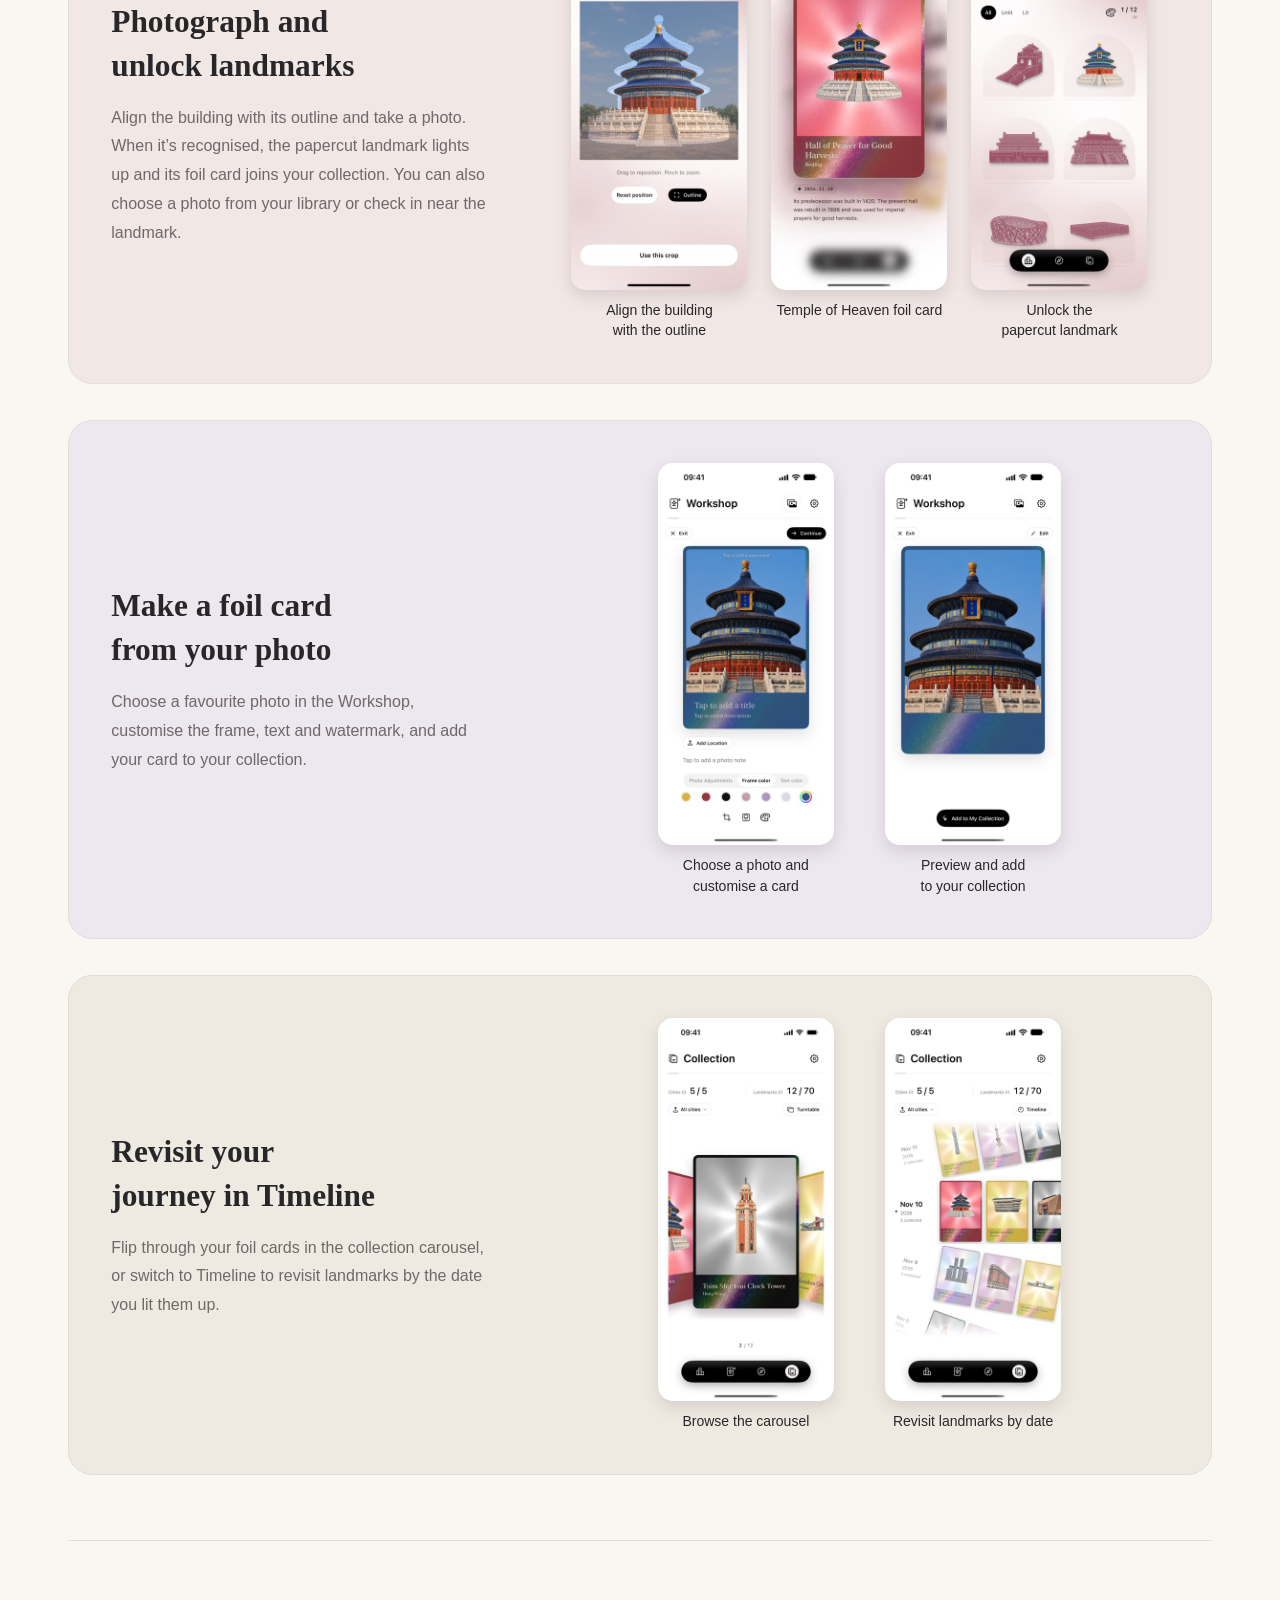
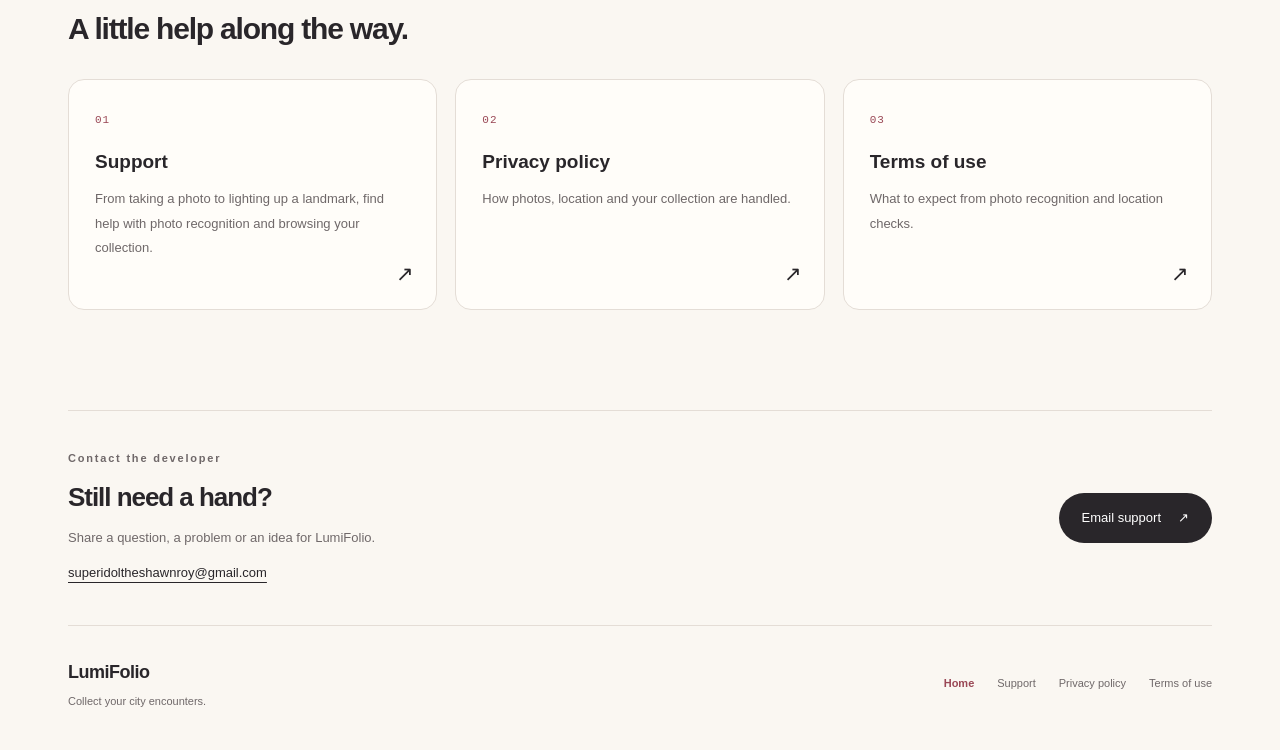
==== commit 20c484be: "Update all three LumiFolio homepages" ====
--- a/index.html
+++ b/index.html
@@ -1,3 +1,3 @@
 <!doctype html>
-<html lang="en"><head><meta charset="utf-8"><meta name="viewport" content="width=device-width,initial-scale=1"><meta name="description" content="A landmark atlas and photo check-in app for exploring China. Frame a landmark, take a photo and light up its card to keep the discoveries you make along the way."><meta name="theme-color" content="#faf7f2"><title>Collect your city encounters. · LumiFolio</title><link rel="canonical" href="https://superidoltheshawnroy.github.io/lumifolio-support/index.html"><link rel="alternate" hreflang="en" href="https://superidoltheshawnroy.github.io/lumifolio-support/index.html"><link rel="alternate" hreflang="zh-Hans" href="https://superidoltheshawnroy.github.io/lumifolio-support/zh-Hans/index.html"><link rel="alternate" hreflang="zh-Hant" href="https://superidoltheshawnroy.github.io/lumifolio-support/zh-Hant/index.html"><meta property="og:title" content="Collect your city encounters. · LumiFolio"><meta property="og:description" content="A landmark atlas and photo check-in app for exploring China. Frame a landmark, take a photo and light up its card to keep the discoveries you make along the way."><meta property="og:type" content="website"><meta property="og:url" content="https://superidoltheshawnroy.github.io/lumifolio-support/index.html"><link rel="icon" href="assets/icon.png"><link rel="stylesheet" href="style.css"></head>
-<body class="page-home"><a class="skip" href="#content">Home</a><div class="page"><header><a class="brand" href="index.html"><img src="assets/icon.png" width="36" height="36" alt="">LumiFolio</a><nav aria-label="Information"><a href="index.html" aria-current="page">Home</a><a href="support.html">Support</a><a href="privacy.html">Privacy policy</a><a href="terms.html">Terms of use</a></nav></header><div class="languages"><a href="index.html" lang="en" hreflang="en" aria-current="true">English</a><a href="zh-Hans/index.html" lang="zh-Hans" hreflang="zh-Hans">简体中文</a><a href="zh-Hant/index.html" lang="zh-Hant" hreflang="zh-Hant">繁體中文</a></div><main id="content"><div class="title-block"><div class="title-copy"><span class="eyebrow"><i class="status-dot" aria-hidden="true"></i>Photo recognition · Landmark atlas · Collectible cards</span><h1><span>Collect your city</span><span>encounters.</span></h1><p class="lead">A landmark atlas and photo check-in app for exploring China. Frame a landmark, take a photo and light up its card to keep the discoveries you make along the way.</p><div class="hero-actions"><a class="app-store" href="https://apps.apple.com/app/id6829957036"><span aria-hidden="true">↗</span>View on the App Store</a><a class="text-link" href="#inside">See how photo recognition works <span aria-hidden="true">↓</span></a></div><p class="hero-meta">Five cities. 62 landmarks (and growing). Your own collection.</p><p class="hero-cities">Currently supported: Beijing · Shanghai · Shenzhen · Hong Kong · Chongqing</p></div><div class="hero-art" role="img" aria-label="App screens showing on-device photo recognition and a lit landmark foil card"><span class="art-orbit" aria-hidden="true"></span><span class="art-star" aria-hidden="true">✦</span><img class="device device-photo" src="assets/screenshots/en/08-photo-light-screen.jpg" width="368" height="800" alt="" fetchpriority="high"><img class="device device-flash" src="assets/screenshots/en/06-flash-screen.jpg" width="368" height="800" alt=""><span class="art-note" aria-hidden="true">A CITY. A STORY. A KEEPSAKE.</span></div></div><div class="home-content"><aside class="privacy-banner" id="offline"><span class="privacy-mark" aria-hidden="true">✦</span><div><h2>Travel light. Explore freely.</h2><p>No account required. Browsing the atlas, lighting up landmarks with photos and viewing your collection do not require an internet connection. Photos are recognised entirely on your device and are never uploaded to any external image recognition service. App data is stored only on your device to safeguard your privacy.</p><p>The roaming map needs an internet connection, with location access optional for seeing your position, finding nearby landmarks or checking in at a landmark.</p></div><a class="text-link" href="privacy.html">How we handle your privacy <span aria-hidden="true">↗</span></a></aside><section class="position section"><h2>A little discovery.<br>A lasting city memory.</h2><p>From the Temple of Heaven to modern skylines, LumiFolio brings architecture, photos and city memories together through a visual style inspired by Chinese papercut art. Explore at your own pace, whether you love architecture, city photography or collecting cards.</p></section><section class="showcase section" id="inside"><div class="section-heading"><div><span class="eyebrow">INSIDE THE APP</span><h2>Frame a landmark. Light it up.</h2></div><p>Light up landmarks and collect shimmering cards. See how photos, the atlas and city exploration bring a landmark into your collection. Select an image to see the full screenshot.</p></div><div class="screenshot-grid"><figure><a class="poster-link" href="assets/screenshots/en/01-flash.jpg"><img src="assets/screenshots/en/01-flash.jpg" width="1206" height="2622" loading="lazy" decoding="async" alt="Collect China’s landmarks as cards. — Light up landmarks and collect shimmering cards."></a><figcaption><span class="number">01</span><span>Light up landmarks and collect shimmering cards.</span></figcaption></figure><figure><a class="poster-link" href="assets/screenshots/en/02-photo-light.jpg"><img src="assets/screenshots/en/02-photo-light.jpg" width="1206" height="2622" loading="lazy" decoding="async" alt="Frame a landmark. Light it up. — Match the outline and photograph the landmark in front of you."></a><figcaption><span class="number">02</span><span>Match the outline and photograph the landmark in front of you.</span></figcaption></figure><figure><a class="poster-link" href="assets/screenshots/en/03-city.jpg"><img src="assets/screenshots/en/03-city.jpg" width="1206" height="2622" loading="lazy" decoding="async" alt="Follow papercut clues. Discover their stories. — From paper silhouettes to lit landmarks, discover the stories behind them."></a><figcaption><span class="number">03</span><span>From paper silhouettes to lit landmarks, discover the stories behind them.</span></figcaption></figure><figure><a class="poster-link" href="assets/screenshots/en/04-explore.jpg"><img src="assets/screenshots/en/04-explore.jpg" width="1206" height="2622" loading="lazy" decoding="async" alt="Every city is worth collecting. — Five cities. Dozens of landmarks, with more on the way."></a><figcaption><span class="number">04</span><span>Five cities. Dozens of landmarks, with more on the way.</span></figcaption></figure><figure><a class="poster-link" href="assets/screenshots/en/05-timeline-multicity.jpg"><img src="assets/screenshots/en/05-timeline-multicity.jpg" width="1206" height="2622" loading="lazy" decoding="async" alt="Keep your journeys in time. — Revisit your collection, one memorable day at a time."></a><figcaption><span class="number">05</span><span>Revisit your collection, one memorable day at a time.</span></figcaption></figure></div></section><section class="how-it-works section"><h2>Your next encounter starts here.</h2><ol class="steps"><li><span class="step-number">01</span><h3>Choose a city</h3><p>Browse landmarks in Beijing, Shanghai, Shenzhen, Hong Kong and Chongqing. Follow silhouettes and clues to find a place you want to explore.</p></li><li><span class="step-number">02</span><h3>Capture your discovery</h3><p>Choose a landmark and take or select a photo for on-device recognition. When nearby, you can also light it up with a location check-in.</p></li><li><span class="step-number">03</span><h3>Keep the memory</h3><p>Collect the landmark, read its cultural note and revisit the date you lit it up. Drag a foil card or tilt your phone to see its reflections.</p></li></ol></section><section class="resources section"><h2>A little help along the way.</h2><div class="routes"><a href="support.html"><span class="route-number">01</span><h3>Support</h3><p>From taking a photo to lighting up a landmark, find help with photo recognition and browsing your collection.</p><span class="route-arrow" aria-hidden="true">↗</span></a><a href="privacy.html"><span class="route-number">02</span><h3>Privacy policy</h3><p>How photos, location and your collection are handled.</p><span class="route-arrow" aria-hidden="true">↗</span></a><a href="terms.html"><span class="route-number">03</span><h3>Terms of use</h3><p>What to expect from photo recognition and location checks.</p><span class="route-arrow" aria-hidden="true">↗</span></a></div></section></div><aside class="contact"><div><span class="eyebrow">Contact the developer</span><h2>Still need a hand?</h2><p>Share a question, a problem or an idea for LumiFolio.</p><a class="email" href="mailto:superidoltheshawnroy@gmail.com?subject=LumiFolio%20support">superidoltheshawnroy@gmail.com</a></div><a class="email-button" href="mailto:superidoltheshawnroy@gmail.com?subject=LumiFolio%20support">Email support <span aria-hidden="true">↗</span></a></aside></main><footer><div><a class="footer-brand" href="index.html">LumiFolio</a><p>Collect your city encounters.</p></div><div class="footer-links"><a href="index.html" aria-current="page">Home</a><a href="support.html">Support</a><a href="privacy.html">Privacy policy</a><a href="terms.html">Terms of use</a></div></footer></div></body></html>+<html lang="en"><head><meta charset="utf-8"><meta name="viewport" content="width=device-width,initial-scale=1"><meta name="description" content="Frame a landmark and take a photo. When LumiFolio recognises it, the landmark lights up in your atlas and its foil card joins your collection."><meta name="theme-color" content="#faf7f2"><title>Photograph a landmark. Light it up. · LumiFolio</title><link rel="canonical" href="https://superidoltheshawnroy.github.io/lumifolio-support/index.html"><link rel="alternate" hreflang="en" href="https://superidoltheshawnroy.github.io/lumifolio-support/index.html"><link rel="alternate" hreflang="zh-Hans" href="https://superidoltheshawnroy.github.io/lumifolio-support/zh-Hans/index.html"><link rel="alternate" hreflang="zh-Hant" href="https://superidoltheshawnroy.github.io/lumifolio-support/zh-Hant/index.html"><meta property="og:title" content="Photograph a landmark. Light it up. · LumiFolio"><meta property="og:description" content="Frame a landmark and take a photo. When LumiFolio recognises it, the landmark lights up in your atlas and its foil card joins your collection."><meta property="og:type" content="website"><meta property="og:url" content="https://superidoltheshawnroy.github.io/lumifolio-support/index.html"><link rel="icon" href="assets/icon.png"><link rel="stylesheet" href="style.css?v=3fcf61dfce1c"></head>
+<body class="page-home"><a class="skip" href="#content">Home</a><div class="page"><header><a class="brand" href="index.html"><img src="assets/icon.png" width="36" height="36" alt="">LumiFolio</a><nav aria-label="Information"><a href="index.html" aria-current="page">Home</a><a href="support.html">Support</a><a href="privacy.html">Privacy policy</a><a href="terms.html">Terms of use</a></nav></header><div class="languages"><a href="index.html" lang="en" hreflang="en" aria-current="true">English</a><a href="zh-Hans/index.html" lang="zh-Hans" hreflang="zh-Hans">简体中文</a><a href="zh-Hant/index.html" lang="zh-Hant" hreflang="zh-Hant">繁體中文</a></div><main id="content"><div class="title-block"><div class="title-copy"><span class="eyebrow"><i class="status-dot" aria-hidden="true"></i>Photo recognition · Landmark atlas · Card Workshop</span><h1><span>Photograph a landmark.</span><span>Light it up.</span></h1><p class="lead">Frame a landmark and take a photo. When LumiFolio recognises it, the landmark lights up in your atlas and its foil card joins your collection.</p><div class="hero-actions"><a class="app-store" href="https://apps.apple.com/app/id6829957036"><span aria-hidden="true">↗</span>View on the App Store</a><a class="text-link" href="#inside">See how photo recognition works <span aria-hidden="true">↓</span></a></div><p class="hero-meta">Five cities and a growing collection of landmarks.</p><p class="hero-cities">Currently supported: Beijing · Shanghai · Shenzhen · Hong Kong · Chongqing</p></div><div class="hero-art" role="img" aria-label="Collectible foil cards of Shanghai’s Oriental Pearl Tower and Hong Kong’s Bank of China Tower"><span class="art-orbit" aria-hidden="true"></span><span class="art-star" aria-hidden="true">✦</span><span class="hero-card hero-card-left"><img src="assets/screenshots/en/hero-shanghai.png" width="557" height="800" alt="" fetchpriority="high"></span><span class="hero-card hero-card-right"><img src="assets/screenshots/en/hero-hong-kong.png" width="557" height="800" alt=""></span><span class="art-note" aria-hidden="true">A CITY. A STORY. A KEEPSAKE.</span></div></div><div class="home-content"><aside class="privacy-banner" id="offline"><span class="privacy-mark" aria-hidden="true">✦</span><div><h2>Travel light. Explore freely.</h2><p>No account required. Browsing the atlas, lighting up landmarks with photos and viewing your collection do not require an internet connection. Photos are recognised entirely on your device and are never uploaded to any external image recognition service. App data is stored only on your device to safeguard your privacy.</p><p>The roaming map needs an internet connection, with location access optional for seeing your position, finding nearby landmarks or checking in at a landmark.</p></div><a class="text-link" href="privacy.html">How we handle your privacy <span aria-hidden="true">↗</span></a></aside><section class="position section"><h2>A little discovery.<br>A lasting city memory.</h2><p>From the Temple of Heaven to modern skylines, LumiFolio brings architecture, photos and city memories together through a visual style inspired by Chinese papercut art. Explore at your own pace, whether you love architecture, city photography or collecting cards.</p></section><section class="journey section" id="inside"><h2>From city discoveries to a collection of your own.</h2><div class="journey-grid"><article class="journey-item"><div class="journey-copy"><h3>Photograph and unlock landmarks</h3><p>Align the building with its outline and take a photo. When it’s recognised, the papercut landmark lights up and its foil card joins your collection. You can also choose a photo from your library or check in near the landmark.</p></div><div class="journey-art"><figure><a href="assets/screenshots/en/08-photo-light-screen.jpg"><img src="assets/screenshots/en/08-photo-light-screen.jpg" width="368" height="800" loading="lazy" decoding="async" alt="A photo of the Temple of Heaven aligned with the landmark outline"></a><figcaption>Align the building with the outline</figcaption></figure><figure><a href="assets/screenshots/en/06-flash-screen.jpg"><img src="assets/screenshots/en/06-flash-screen.jpg" width="368" height="800" loading="lazy" decoding="async" alt="The Temple of Heaven landmark foil card added to the collection after it was lit up"></a><figcaption>Temple of Heaven foil card</figcaption></figure><figure><a href="assets/screenshots/en/lit-atlas-screen.jpg"><img src="assets/screenshots/en/lit-atlas-screen.jpg" width="368" height="800" loading="lazy" decoding="async" alt="The Beijing atlas with the Temple of Heaven lit up among papercut silhouettes"></a><figcaption>Unlock the papercut landmark</figcaption></figure></div></article><article class="journey-item"><div class="journey-copy"><h3>Make a foil card from your photo</h3><p>Choose a favourite photo in the Workshop, customise the frame, text and watermark, and add your card to your collection.</p></div><div class="journey-art"><figure><a href="assets/screenshots/en/workshop-editor-screen.jpg"><img src="assets/screenshots/en/workshop-editor-screen.jpg" width="368" height="800" loading="lazy" decoding="async" alt="Editing the frame and text of a foil card in the Workshop"></a><figcaption>Choose a photo and customise a card</figcaption></figure><figure><a href="assets/screenshots/en/workshop-card-screen.jpg"><img src="assets/screenshots/en/workshop-card-screen.jpg" width="368" height="800" loading="lazy" decoding="async" alt="A foil card made from a photo of the Temple of Heaven in the Workshop"></a><figcaption>Preview and add to your collection</figcaption></figure></div></article><article class="journey-item"><div class="journey-copy"><h3>Revisit your journey in Timeline</h3><p>Flip through your foil cards in the collection carousel, or switch to Timeline to revisit landmarks by the date you lit them up.</p></div><div class="journey-art"><figure><a href="assets/screenshots/en/carousel-screen.jpg"><img src="assets/screenshots/en/carousel-screen.jpg" width="368" height="800" loading="lazy" decoding="async" alt="A landmark foil card centred in the carousel, with adjacent cards visible on both sides"></a><figcaption>Browse the carousel</figcaption></figure><figure><a href="assets/screenshots/en/timeline-screen.jpg"><img src="assets/screenshots/en/timeline-screen.jpg" width="368" height="800" loading="lazy" decoding="async" alt="Collected landmark foil cards arranged by date in Timeline"></a><figcaption>Revisit landmarks by date</figcaption></figure></div></article></div></section><section class="resources section"><h2>A little help along the way.</h2><div class="routes"><a href="support.html"><span class="route-number">01</span><h3>Support</h3><p>From taking a photo to lighting up a landmark, find help with photo recognition and browsing your collection.</p><span class="route-arrow" aria-hidden="true">↗</span></a><a href="privacy.html"><span class="route-number">02</span><h3>Privacy policy</h3><p>How photos, location and your collection are handled.</p><span class="route-arrow" aria-hidden="true">↗</span></a><a href="terms.html"><span class="route-number">03</span><h3>Terms of use</h3><p>What to expect from photo recognition and location checks.</p><span class="route-arrow" aria-hidden="true">↗</span></a></div></section></div><aside class="contact"><div><span class="eyebrow">Contact the developer</span><h2>Still need a hand?</h2><p>Share a question, a problem or an idea for LumiFolio.</p><a class="email" href="mailto:superidoltheshawnroy@gmail.com?subject=LumiFolio%20support">superidoltheshawnroy@gmail.com</a></div><a class="email-button" href="mailto:superidoltheshawnroy@gmail.com?subject=LumiFolio%20support">Email support <span aria-hidden="true">↗</span></a></aside></main><footer><div><a class="footer-brand" href="index.html">LumiFolio</a><p>Collect your city encounters.</p></div><div class="footer-links"><a href="index.html" aria-current="page">Home</a><a href="support.html">Support</a><a href="privacy.html">Privacy policy</a><a href="terms.html">Terms of use</a></div></footer></div></body></html>
--- a/style.css
+++ b/style.css
@@ -1,12 +1,85 @@
 :root{color-scheme:light;--paper:#faf7f2;--card:#fffdf9;--ink:#29262a;--muted:#6f6869;--line:#e4ddd6;--rose:#9a4856;--lilac:#d9cbdc;--serif:"Iowan Old Style","Songti SC","Noto Serif CJK SC",serif}
 *{box-sizing:border-box}html{scroll-behavior:smooth;scroll-padding-top:28px}body{margin:0;background:var(--paper);color:var(--ink);font-family:-apple-system,BlinkMacSystemFont,"Segoe UI","PingFang SC","Microsoft YaHei",sans-serif;font-size:16px;line-height:1.8;-webkit-font-smoothing:antialiased}a{color:inherit;text-underline-offset:5px}a:focus-visible,summary:focus-visible{outline:2px solid var(--rose);outline-offset:5px}img{max-width:100%;height:auto}p{margin:0 0 18px}h1,h2,h3{margin:0;font-weight:600}h1,h2{letter-spacing:-.04em}h2{font-size:30px;line-height:1.5}h3{font-size:19px;line-height:1.5}.page{max-width:1240px;margin:auto;padding:0 48px}.skip{position:absolute;top:-90px;left:20px;background:var(--card);padding:10px 20px;z-index:5}.skip:focus{top:10px}
 header{display:flex;align-items:center;justify-content:space-between;gap:28px;padding:29px 0 25px;border-bottom:1px solid var(--line)}.brand{display:flex;align-items:center;gap:11px;text-decoration:none;font-size:26px;font-weight:650;letter-spacing:-1px}.brand img{border-radius:9px}nav,.footer-links{display:flex;gap:28px;flex-wrap:wrap}nav a,.footer-links a{text-decoration:none;font-size:13px;color:var(--muted)}nav a[aria-current=page],.footer-links a[aria-current=page]{color:var(--rose);font-weight:600}nav a:hover,.footer-links a:hover{text-decoration:underline}.languages{display:flex;justify-content:flex-end;gap:18px;padding-top:15px}.languages a{font-size:11px;text-decoration:none;color:var(--muted)}.languages a[aria-current=true]{color:var(--ink);text-decoration:underline}.title-block{padding:54px 0 40px}.eyebrow{display:block;letter-spacing:1.8px;font-size:11px;color:var(--muted);font-weight:550}.status-dot{display:inline-block;width:7px;height:7px;border-radius:50%;background:var(--rose);margin-right:10px;vertical-align:1px}h1{font-family:var(--serif);font-size:clamp(36px,4.8vw,56px);line-height:1.3;margin:18px 0;max-width:850px}.lead{font-size:17px;color:var(--muted);margin-top:20px;max-width:660px;line-height:1.9}.date{font-size:11px;color:var(--muted);margin:22px 0 0}.title-copy{min-width:0}.text-link{display:inline-flex;align-items:center;gap:12px;font-size:13px;text-decoration:none}.text-link:hover{text-decoration:underline}.app-store,.email-button{display:inline-flex;align-items:center;justify-content:center;gap:17px;background:var(--ink);color:#fff;text-decoration:none;padding:13px 23px;font-size:13px;border-radius:30px;white-space:nowrap;transition:background .2s,transform .2s}.app-store:hover,.email-button:hover{background:var(--rose);transform:translateY(-2px)}
-.page-home .title-block{display:grid;grid-template-columns:1.1fr 1fr;align-items:center;gap:32px;padding:20px 0 45px;min-height:595px}.page-home h1{font-size:clamp(42px,4.9vw,64px);line-height:1.4;letter-spacing:-.05em;margin:24px 0}.page-home h1 span{display:block}.page-home .lead{font-size:16px;max-width:480px}.hero-actions{display:flex;align-items:center;flex-wrap:wrap;gap:24px;margin:29px 0}.hero-meta{font-size:12px;margin:0 0 5px;color:var(--ink)}.hero-cities{font-size:11px;color:var(--muted);margin:0}.hero-art{position:relative;height:535px;isolation:isolate}.art-orbit{position:absolute;inset:44px -6px 36px 8px;background:linear-gradient(140deg,#f0e3e0,#e5dce9 70%,#ebe4ed);border-radius:48% 48% 35% 35%;transform:rotate(-7deg);z-index:-1}.device{position:absolute;width:47%;max-width:225px;border:5px solid #302b30;border-radius:30px;box-shadow:0 25px 44px #4533422b}.device-photo{left:8%;top:26px;transform:rotate(-10deg)}.device-flash{right:1%;top:76px;transform:rotate(9deg)}.art-star{position:absolute;right:8%;top:0;font-size:50px;color:var(--rose)}.art-note{position:absolute;bottom:0;left:8%;font-size:9px;letter-spacing:2px;color:var(--muted);transform:rotate(-4deg)}
-.section{padding:65px 0;border-top:1px solid var(--line)}.position{border-top:0;display:grid;grid-template-columns:1fr 1fr;gap:80px;align-items:center}.position h2{font-family:var(--serif);font-size:34px;line-height:1.6}.position p{font-size:15px;color:var(--muted);margin:0;line-height:2.1}.section-heading{display:flex;justify-content:space-between;gap:40px;align-items:flex-end;margin-bottom:32px}.section-heading h2{margin-top:10px}.section-heading>p{font-size:13px;color:var(--muted);max-width:360px;margin:0}.screenshot-grid{display:grid;grid-template-columns:repeat(3,minmax(0,1fr));gap:35px 24px}figure{margin:0;min-width:0}.poster-link{display:block;border-radius:18px;overflow:hidden;border:1px solid #e5d8d4;background:#f0e3df;transition:transform .25s,box-shadow .25s}.poster-link:hover{transform:translateY(-5px);box-shadow:0 15px 30px #49334116}.poster-link img{display:block;width:100%}figcaption{display:flex;align-items:baseline;gap:12px;font-size:12px;color:var(--muted);line-height:1.8;padding:14px 4px 0}.number{font:11px ui-monospace,monospace;color:var(--rose);letter-spacing:1px;flex:none}.steps{list-style:none;padding:0;margin:35px 0 0;display:grid;grid-template-columns:repeat(3,minmax(0,1fr));gap:38px}.step-number{display:block;color:var(--rose);font:italic 31px var(--serif);margin-bottom:18px}.steps h3{margin-bottom:12px}.steps p{color:var(--muted);font-size:14px;line-height:2;margin:0}.privacy-banner{display:flex;align-items:center;gap:28px;padding:36px;background:#eee6ed;border-radius:22px;margin:0}.privacy-mark{font-size:40px;color:var(--rose);flex:none}.privacy-banner h2{font-size:23px}.privacy-banner p{font-size:13px;color:var(--muted);max-width:610px;margin:8px 0 0}.privacy-banner>.text-link{margin-left:auto;flex:none}.resources h2{margin-bottom:28px}.routes{display:grid;grid-template-columns:repeat(3,minmax(0,1fr));gap:18px}.routes>a{position:relative;text-decoration:none;padding:24px 26px 32px;border:1px solid var(--line);border-radius:16px;background:var(--card);min-width:0;transition:border-color .2s}.routes>a:hover{border-color:var(--rose)}.routes h3{margin:16px 0 10px}.routes p{font-size:13px;color:var(--muted);line-height:1.9;padding-bottom:16px;margin:0}.route-arrow{position:absolute;right:22px;bottom:16px;font-size:21px}.route-number{font:11px ui-monospace,monospace;color:var(--rose);letter-spacing:1px}
+.page-home .title-block{display:grid;grid-template-columns:1.1fr 1fr;align-items:center;gap:32px;padding:20px 0 45px;min-height:595px}.page-home h1{font-size:clamp(42px,4.9vw,64px);line-height:1.4;letter-spacing:-.05em;margin:24px 0}.page-home h1 span{display:block}.page-home .lead{font-size:16px;max-width:480px}.hero-actions{display:flex;align-items:center;flex-wrap:wrap;gap:24px;margin:29px 0}.hero-meta{font-size:12px;margin:0 0 5px;color:var(--ink)}.hero-cities{font-size:11px;color:var(--muted);margin:0}.hero-art{position:relative;height:535px;isolation:isolate}.art-orbit{position:absolute;inset:44px -6px 36px 8px;background:linear-gradient(140deg,#f0e3e0,#e5dce9 70%,#ebe4ed);border-radius:48% 48% 35% 35%;transform:rotate(-7deg);z-index:-1}.hero-card{position:absolute;width:57%;max-width:300px;filter:drop-shadow(0 16px 24px #45334236)}.hero-card-left{left:0;top:-18px;transform:rotate(-10deg)}.hero-card-right{right:0;top:65px;transform:rotate(9deg)}.art-star{position:absolute;right:8%;top:0;font-size:50px;color:var(--rose)}.art-note{position:absolute;bottom:0;left:8%;font-size:9px;letter-spacing:2px;color:var(--muted);transform:rotate(-4deg)}
+.section{padding:65px 0;border-top:1px solid var(--line)}.number{font:11px ui-monospace,monospace;color:var(--rose);letter-spacing:1px;flex:none}.privacy-banner{display:flex;align-items:center;gap:28px;padding:36px;background:#eee6ed;border-radius:22px;margin:0}.privacy-mark{font-size:40px;color:var(--rose);flex:none}.privacy-banner h2{font-size:23px}.privacy-banner p{font-size:13px;color:var(--muted);max-width:610px;margin:8px 0 0}.privacy-banner>.text-link{margin-left:auto;flex:none}.resources h2{margin-bottom:28px}.routes{display:grid;grid-template-columns:repeat(3,minmax(0,1fr));gap:18px}.routes>a{position:relative;text-decoration:none;padding:24px 26px 32px;border:1px solid var(--line);border-radius:16px;background:var(--card);min-width:0;transition:border-color .2s}.routes>a:hover{border-color:var(--rose)}.routes h3{margin:16px 0 10px}.routes p{font-size:13px;color:var(--muted);line-height:1.9;padding-bottom:16px;margin:0}.route-arrow{position:absolute;right:22px;bottom:16px;font-size:21px}.route-number{font:11px ui-monospace,monospace;color:var(--rose);letter-spacing:1px}
 .document{background:var(--card);border:1px solid var(--line);border-radius:22px;padding:36px 42px;max-width:1040px}.document section+section{margin-top:32px}.document h2{font-size:18px;line-height:1.6;letter-spacing:0;margin:0 0 13px;display:flex;gap:15px;align-items:baseline}.document p{font-size:14px;line-height:1.95;white-space:pre-line}.document p:last-child{margin-bottom:0}.summary{padding-bottom:24px;border-bottom:1px solid var(--line);font-weight:500}.small-note{color:var(--muted);font-size:12px!important;line-height:1.9!important;margin-top:28px}.support-layout{display:grid;grid-template-columns:255px minmax(0,1fr);gap:65px;padding-bottom:65px}.help-topics{display:flex;flex-direction:column;align-self:start;position:sticky;top:28px;background:#eee6ed;padding:8px 22px;border-radius:16px}.help-topics>a{display:flex;align-items:baseline;gap:12px;text-decoration:none;font-size:13px;padding:19px 0}.help-topics>a+ a{border-top:1px solid #d8cbd5}.help-topics>a>span:last-child{margin-left:auto}.help-topics>a:hover{color:var(--rose)}.faq-group{scroll-margin-top:28px}.faq-group+.faq-group{margin-top:45px}.faq-group h2{display:flex;align-items:baseline;gap:16px;font-size:22px;margin:0 0 20px}details{border-top:1px solid var(--line);padding:19px 0}details:last-of-type{border-bottom:1px solid var(--line)}summary{cursor:pointer;font-size:15px;font-weight:550;line-height:1.7;padding-right:15px}summary::marker{color:var(--rose)}details p{padding:15px 0 0;color:var(--muted);font-size:14px;line-height:1.95;margin:0}details[open] summary{color:var(--rose)}
 .contact{padding:38px 0;display:flex;justify-content:space-between;gap:40px;align-items:center;border-top:1px solid var(--line);border-bottom:1px solid var(--line);margin-top:35px}.contact .eyebrow{margin-bottom:9px}.contact h2{font-size:26px}.contact p{color:var(--muted);font-size:13px;max-width:650px;margin:9px 0}.email{font-size:13px;overflow-wrap:anywhere}.email-button{flex:none}footer{display:flex;justify-content:space-between;align-items:center;padding:30px 0 38px;gap:30px;color:var(--muted);font-size:11px}.footer-brand{font-size:18px;color:var(--ink);font-weight:600;text-decoration:none;letter-spacing:-.5px}footer p{margin:4px 0 0}.footer-links{gap:23px}.footer-links a{font-size:11px}
 @media(min-width:1400px){.page-home .title-block{min-height:620px}}
-@media(max-width:1000px){.page{padding:0 32px}.page-home .title-block{gap:18px;min-height:540px}.page-home h1{font-size:48px}.hero-art{height:465px}.device{border-radius:26px;width:46%}.device-photo{left:5%;top:35px}.device-flash{top:90px;right:0}.art-note{font-size:8px;bottom:4px;left:0}.hero-actions{gap:17px}.hero-actions .text-link{font-size:12px}.position{gap:40px}.position h2{font-size:29px}.privacy-banner{padding:28px;gap:20px;flex-wrap:wrap}.privacy-banner>.text-link{margin-left:60px}.support-layout{grid-template-columns:215px minmax(0,1fr);gap:35px}.help-topics{padding:6px 16px}.steps{gap:28px}nav{gap:20px}}
-@media(max-width:700px){.page{padding:0 22px}header{align-items:flex-start;padding:22px 0 18px;gap:18px;flex-direction:column}.brand{font-size:25px}nav{gap:23px}nav a{font-size:12px}.languages{gap:16px}.eyebrow{font-size:10px;letter-spacing:1.2px}.title-block{padding:38px 0 30px}h1{font-size:36px}.lead{font-size:15px}.page-home .title-block{display:flex;flex-direction:column;align-items:stretch;padding:37px 0 30px;gap:26px}.page-home h1{font-size:45px;line-height:1.45;margin:20px 0}.page-home .lead{font-size:15px;max-width:450px;margin-top:16px}.hero-actions{margin:25px 0 23px;gap:22px}.app-store{font-size:12px;padding:12px 20px}.hero-meta{font-size:11px}.hero-cities{font-size:10px}.hero-art{height:485px;width:100%;max-width:420px;align-self:center}.device{width:46%;border-width:4px;border-radius:26px}.device-photo{left:7%;top:24px}.device-flash{right:3%;top:78px}.art-orbit{inset:35px 7px 38px 9px}.art-note{left:10%;bottom:7px}.art-star{font-size:42px;right:10%;top:0}.section{padding:42px 0}h2{font-size:25px}.position{grid-template-columns:1fr;gap:22px}.position h2{font-size:29px}.position p{font-size:14px}.section-heading{display:block;margin-bottom:25px}.section-heading>p{max-width:400px;margin-top:14px;font-size:12px}.screenshot-grid{grid-template-columns:repeat(2,minmax(0,1fr));gap:25px 14px}.poster-link{border-radius:12px}figcaption{font-size:11px;gap:8px;padding-top:10px;display:block}figcaption .number{margin-right:7px;font-size:9px}.steps{grid-template-columns:1fr;gap:28px;margin-top:28px}.steps li{position:relative;padding-left:50px}.step-number{position:absolute;left:0;top:0;font-size:26px}.steps h3{font-size:18px;margin-bottom:7px}.steps p{font-size:13px}.privacy-banner{display:grid;grid-template-columns:28px minmax(0,1fr);margin:0;padding:26px 23px;border-radius:18px;gap:14px;align-items:start}.privacy-mark{font-size:28px;line-height:1.2}.privacy-banner>div{min-width:0}.privacy-banner h2{font-size:20px}.privacy-banner p{font-size:12px}.privacy-banner>.text-link{grid-column:2;margin-left:0;font-size:12px}.routes{grid-template-columns:1fr;gap:13px}.routes>a{padding:19px 23px 27px}.routes h3{font-size:18px;margin-top:10px}.routes p{padding-right:20px;padding-bottom:0}.resources h2{margin-bottom:23px}.document{padding:25px 23px;border-radius:18px}.document h2{font-size:16px;gap:10px}.document p{font-size:14px}.support-layout{grid-template-columns:1fr;gap:35px;padding-bottom:18px}.help-topics{position:static;padding:6px 20px}.help-topics>a{padding:15px 0}.faq-group h2{font-size:20px;margin-bottom:18px}summary{font-size:14px}details p{font-size:13px}.contact{align-items:flex-start;flex-direction:column;gap:23px;padding:29px 0;margin-top:24px}.contact h2{font-size:24px}.email{font-size:12px}footer{align-items:flex-start;flex-direction:column;gap:24px;padding-bottom:30px}.footer-links{gap:24px}}
-@media(max-width:380px){.page{padding:0 18px}.page-home h1{font-size:39px}.hero-art{height:435px}.device{border-radius:23px}.hero-actions{gap:14px}.hero-actions .text-link{font-size:11px}nav{gap:19px}}
+@media(max-width:1000px){.page{padding:0 32px}.page-home .title-block{gap:18px;min-height:540px}.page-home h1{font-size:48px}.hero-art{height:465px}.hero-card{width:56%}.hero-card-left{left:3%;top:-15px}.hero-card-right{top:68px;right:0}.art-note{font-size:8px;bottom:4px;left:0}.hero-actions{gap:17px}.hero-actions .text-link{font-size:12px}.privacy-banner{padding:28px;gap:20px;flex-wrap:wrap}.privacy-banner>.text-link{margin-left:60px}.support-layout{grid-template-columns:215px minmax(0,1fr);gap:35px}.help-topics{padding:6px 16px}nav{gap:20px}}
+@media(max-width:700px){.page{padding:0 22px}header{align-items:flex-start;padding:22px 0 18px;gap:18px;flex-direction:column}.brand{font-size:25px}nav{gap:23px}nav a{font-size:12px}.languages{gap:16px}.eyebrow{font-size:10px;letter-spacing:1.2px}.title-block{padding:38px 0 30px}h1{font-size:36px}.lead{font-size:15px}.page-home .title-block{display:flex;flex-direction:column;align-items:stretch;padding:37px 0 30px;gap:26px}.page-home h1{font-size:45px;line-height:1.45;margin:20px 0}.page-home .lead{font-size:15px;max-width:450px;margin-top:16px}.hero-actions{margin:25px 0 23px;gap:22px}.app-store{font-size:12px;padding:12px 20px}.hero-meta{font-size:11px}.hero-cities{font-size:10px}.hero-art{height:clamp(285px,85vw,420px);width:100%;max-width:420px;align-self:center}.hero-card{width:55%}.hero-card-left{left:0;top:-14px}.hero-card-right{right:0;top:48px}.art-orbit{inset:35px 7px 38px 9px}.art-note{left:10%;bottom:7px}.art-star{font-size:42px;right:10%;top:0}.section{padding:42px 0}h2{font-size:25px}.privacy-banner{display:grid;grid-template-columns:28px minmax(0,1fr);margin:0;padding:26px 23px;border-radius:18px;gap:14px;align-items:start}.privacy-mark{font-size:28px;line-height:1.2}.privacy-banner>div{min-width:0}.privacy-banner h2{font-size:20px}.privacy-banner p{font-size:12px}.privacy-banner>.text-link{grid-column:2;margin-left:0;font-size:12px}.routes{grid-template-columns:1fr;gap:13px}.routes>a{padding:19px 23px 27px}.routes h3{font-size:18px;margin-top:10px}.routes p{padding-right:20px;padding-bottom:0}.resources h2{margin-bottom:23px}.document{padding:25px 23px;border-radius:18px}.document h2{font-size:16px;gap:10px}.document p{font-size:14px}.support-layout{grid-template-columns:1fr;gap:35px;padding-bottom:18px}.help-topics{position:static;padding:6px 20px}.help-topics>a{padding:15px 0}.faq-group h2{font-size:20px;margin-bottom:18px}summary{font-size:14px}details p{font-size:13px}.contact{align-items:flex-start;flex-direction:column;gap:23px;padding:29px 0;margin-top:24px}.contact h2{font-size:24px}.email{font-size:12px}footer{align-items:flex-start;flex-direction:column;gap:24px;padding-bottom:30px}.footer-links{gap:24px}}
+@media(max-width:380px){.page{padding:0 18px}.page-home h1{font-size:39px}.hero-actions{gap:14px}.hero-actions .text-link{font-size:11px}nav{gap:19px}}
 @media(prefers-reduced-motion:reduce){html{scroll-behavior:auto}*,*::before,*::after{transition:none!important}}
+
+.position {
+  display: grid;
+  grid-template-columns: 1fr 1fr;
+  align-items: center;
+  gap: clamp(22px, 7vw, 80px);
+  border-top: 0;
+}
+.position h2 { font: 600 clamp(29px, 3vw, 34px)/1.6 var(--serif); }
+.position p { margin: 0; color: var(--muted); font-size: 15px; line-height: 2.1; }
+.journey h2 {
+  margin-bottom: clamp(24px, 4vw, 44px);
+  font: 600 clamp(28px, 3.2vw, 42px)/1.4 var(--serif);
+  text-wrap: balance;
+}
+.journey-grid { display: grid; gap: clamp(22px, 3vw, 36px); }
+.journey-item {
+  display: grid;
+  grid-template-columns: minmax(0, 1fr) minmax(0, 1.65fr);
+  align-items: center;
+  gap: clamp(24px, 5vw, 76px);
+  padding: clamp(18px, 3.3vw, 46px);
+  border: 1px solid var(--line);
+  border-radius: 24px;
+  background: #f1e7e4;
+}
+.journey-item:nth-child(2) { background: #ede7ef; }
+.journey-item:nth-child(3) { background: #efeae1; }
+.journey-copy h3 {
+  margin-bottom: 16px;
+  font: 600 clamp(23px, 2.45vw, 34px)/1.4 var(--serif);
+  text-wrap: balance;
+}
+.journey-copy p { margin: 0; color: var(--muted); font-size: 16px; line-height: 1.8; }
+.journey-art {
+  display: flex;
+  align-items: flex-start;
+  justify-content: center;
+  gap: clamp(16px, 4vw, 56px);
+}
+.journey-art figure { width: min(46%, 176px); min-width: 0; margin: 0; }
+.journey-art a { display: block; border-radius: 15px; }
+.journey-art img {
+  display: block;
+  width: 100%;
+  border-radius: inherit;
+  box-shadow: 0 6px 16px #45334226;
+  transition: transform .2s ease;
+}
+.journey-art a:hover img { transform: translateY(-3px); }
+.journey-art figcaption {
+  margin-top: 10px;
+  color: var(--ink);
+  text-align: center;
+  font-size: 14px;
+  line-height: 1.45;
+  text-wrap: balance;
+}
+@media (max-width: 700px) {
+  .position { grid-template-columns: 1fr; }
+  .journey-item { grid-template-columns: 1fr; gap: 20px; border-radius: 18px; }
+  .journey-copy h3 { margin-bottom: 8px; }
+  .journey-art figure { width: min(46%, 145px); }
+  .journey-art a { border-radius: 12px; }
+}
+
+.journey-art:has(figure:nth-child(3)) { gap: clamp(8px, 2vw, 24px); }
+
+.hero-card img {
+  display: block;
+  width: 100%;
+  clip-path: inset(16.7% 10.3% 3.1% round 6%);
+}
